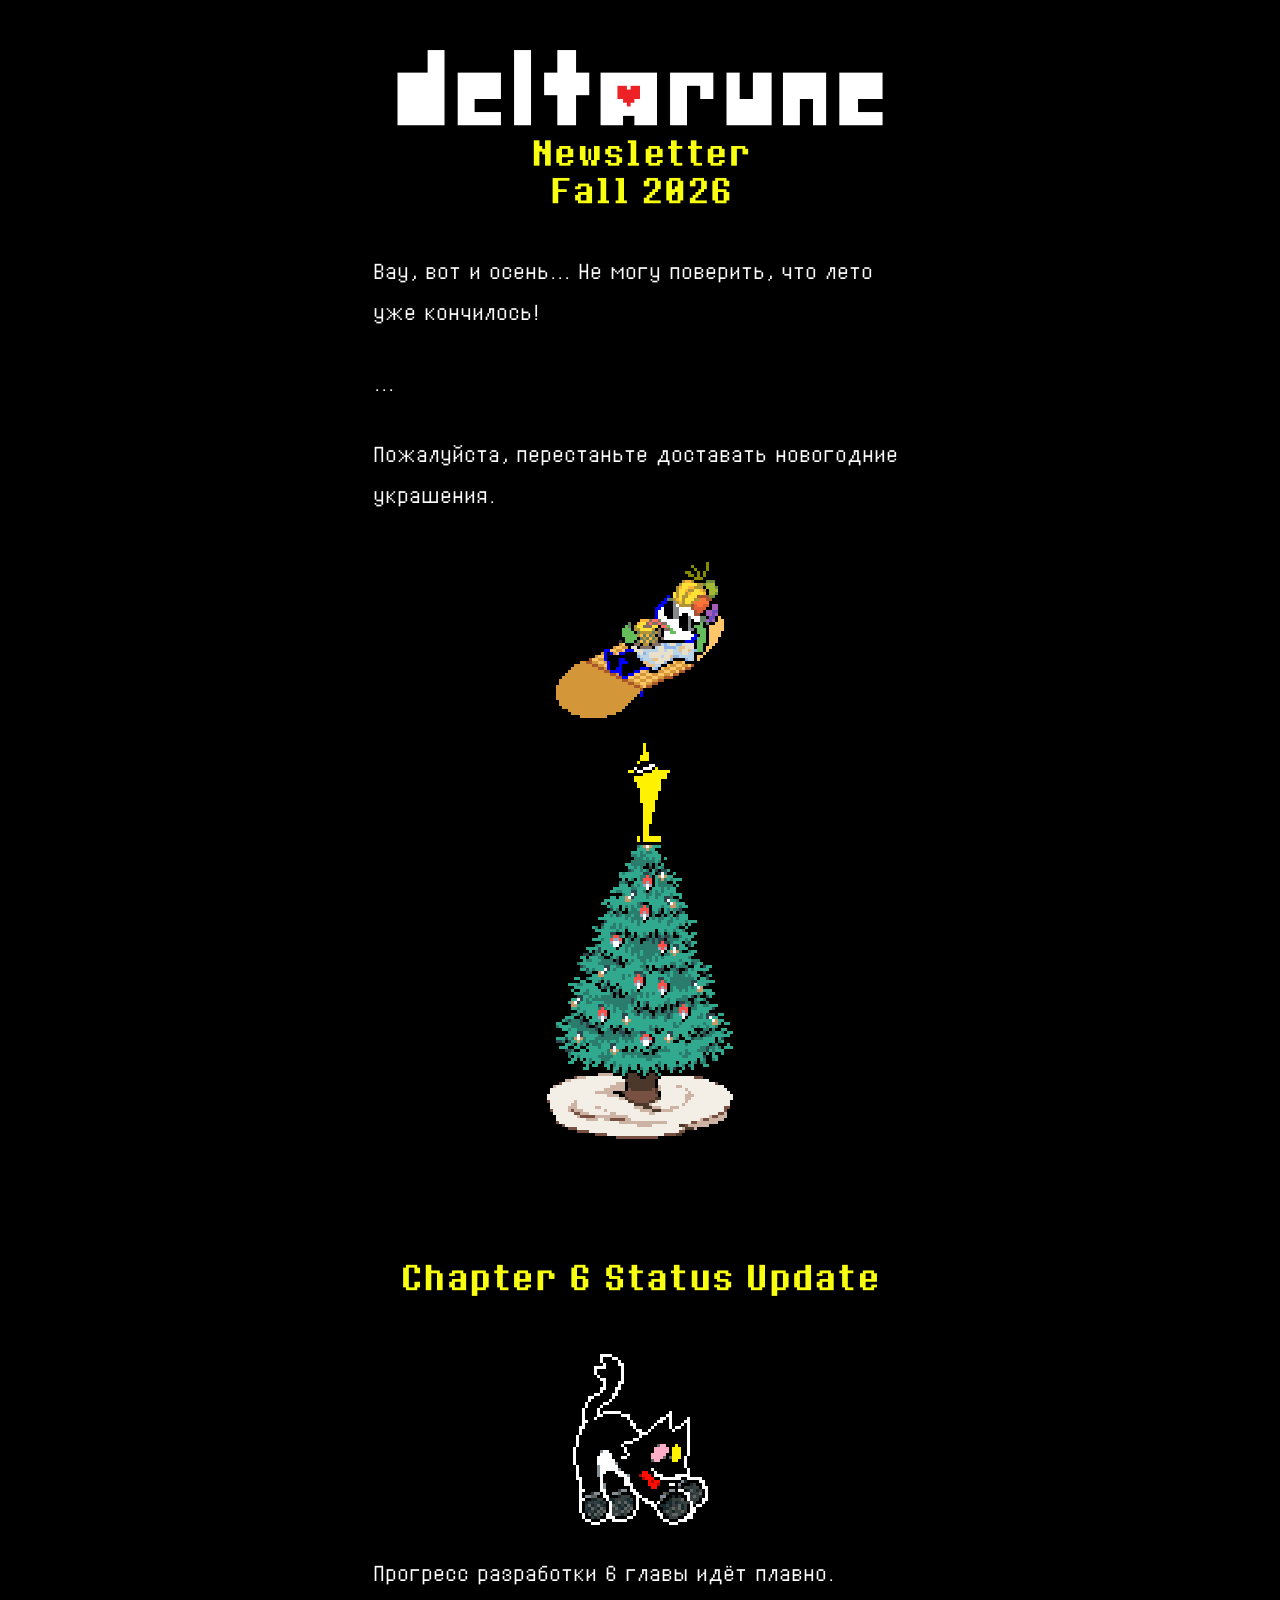
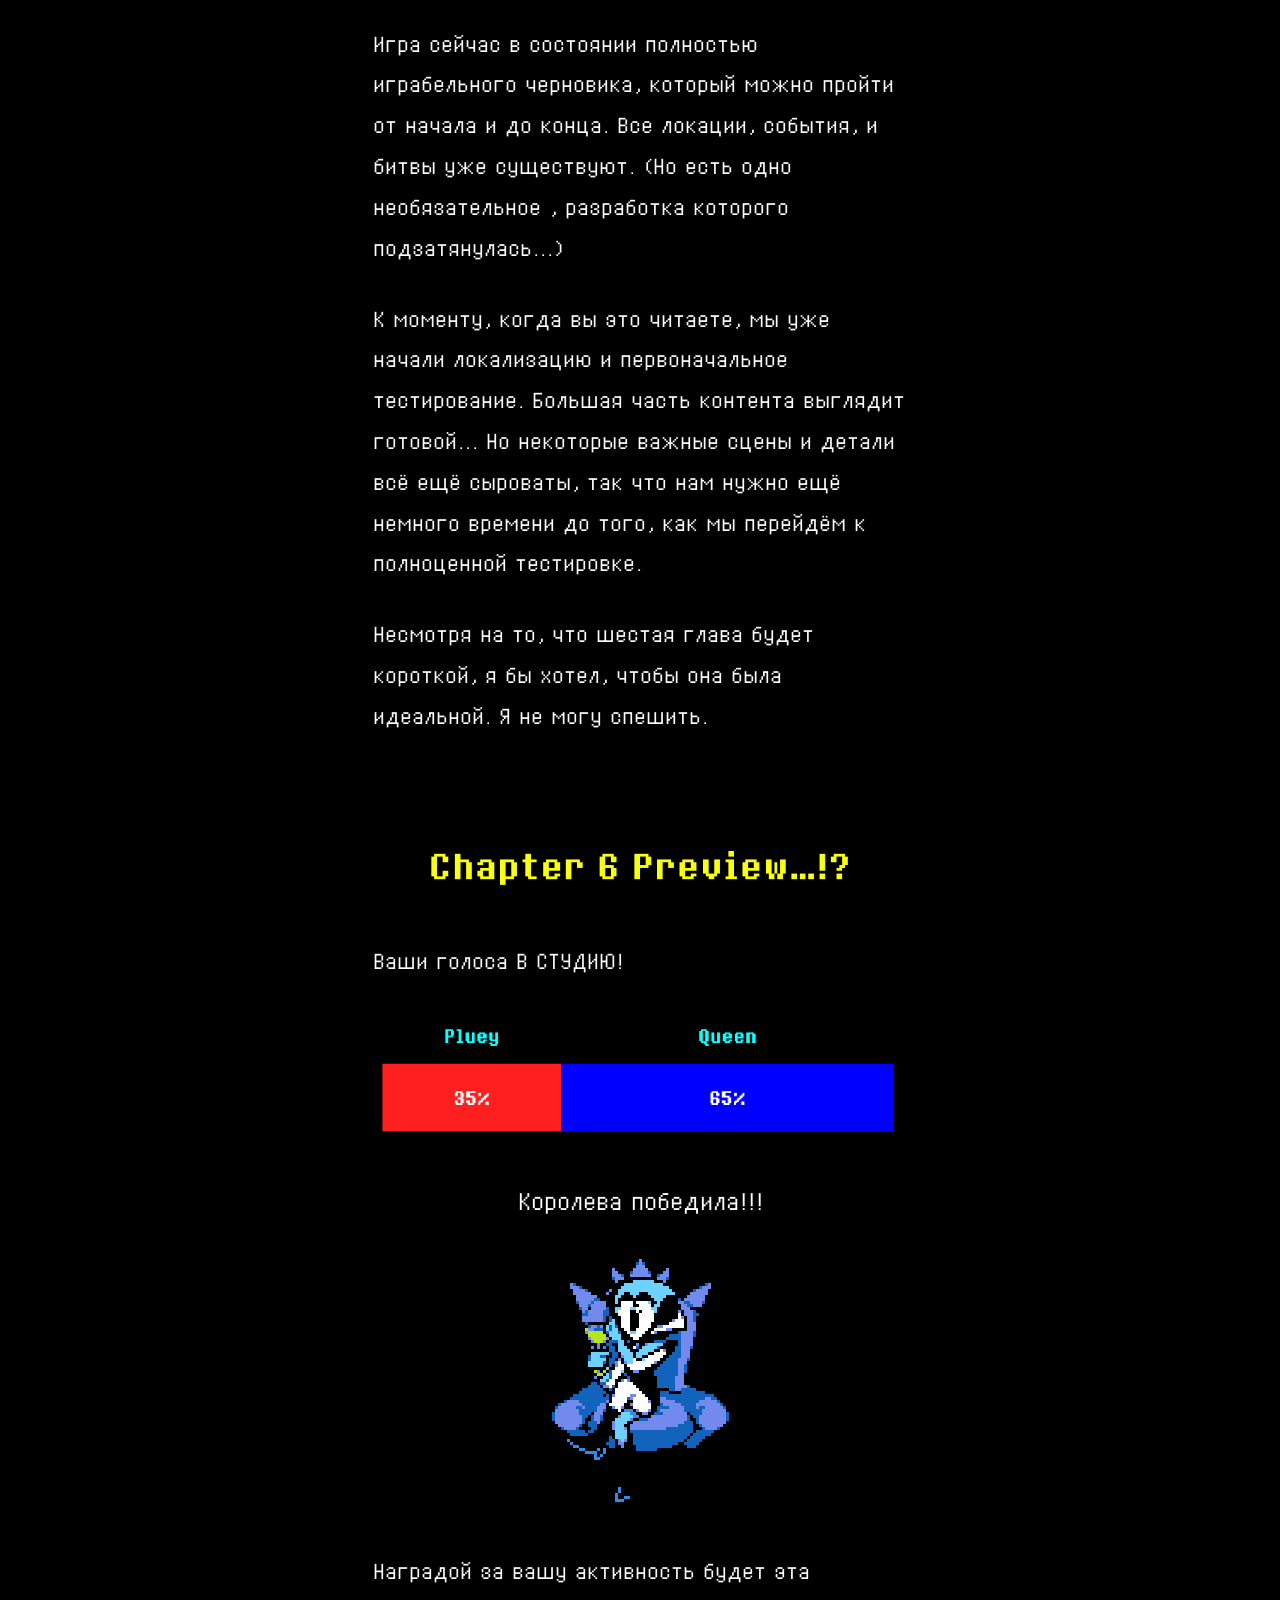
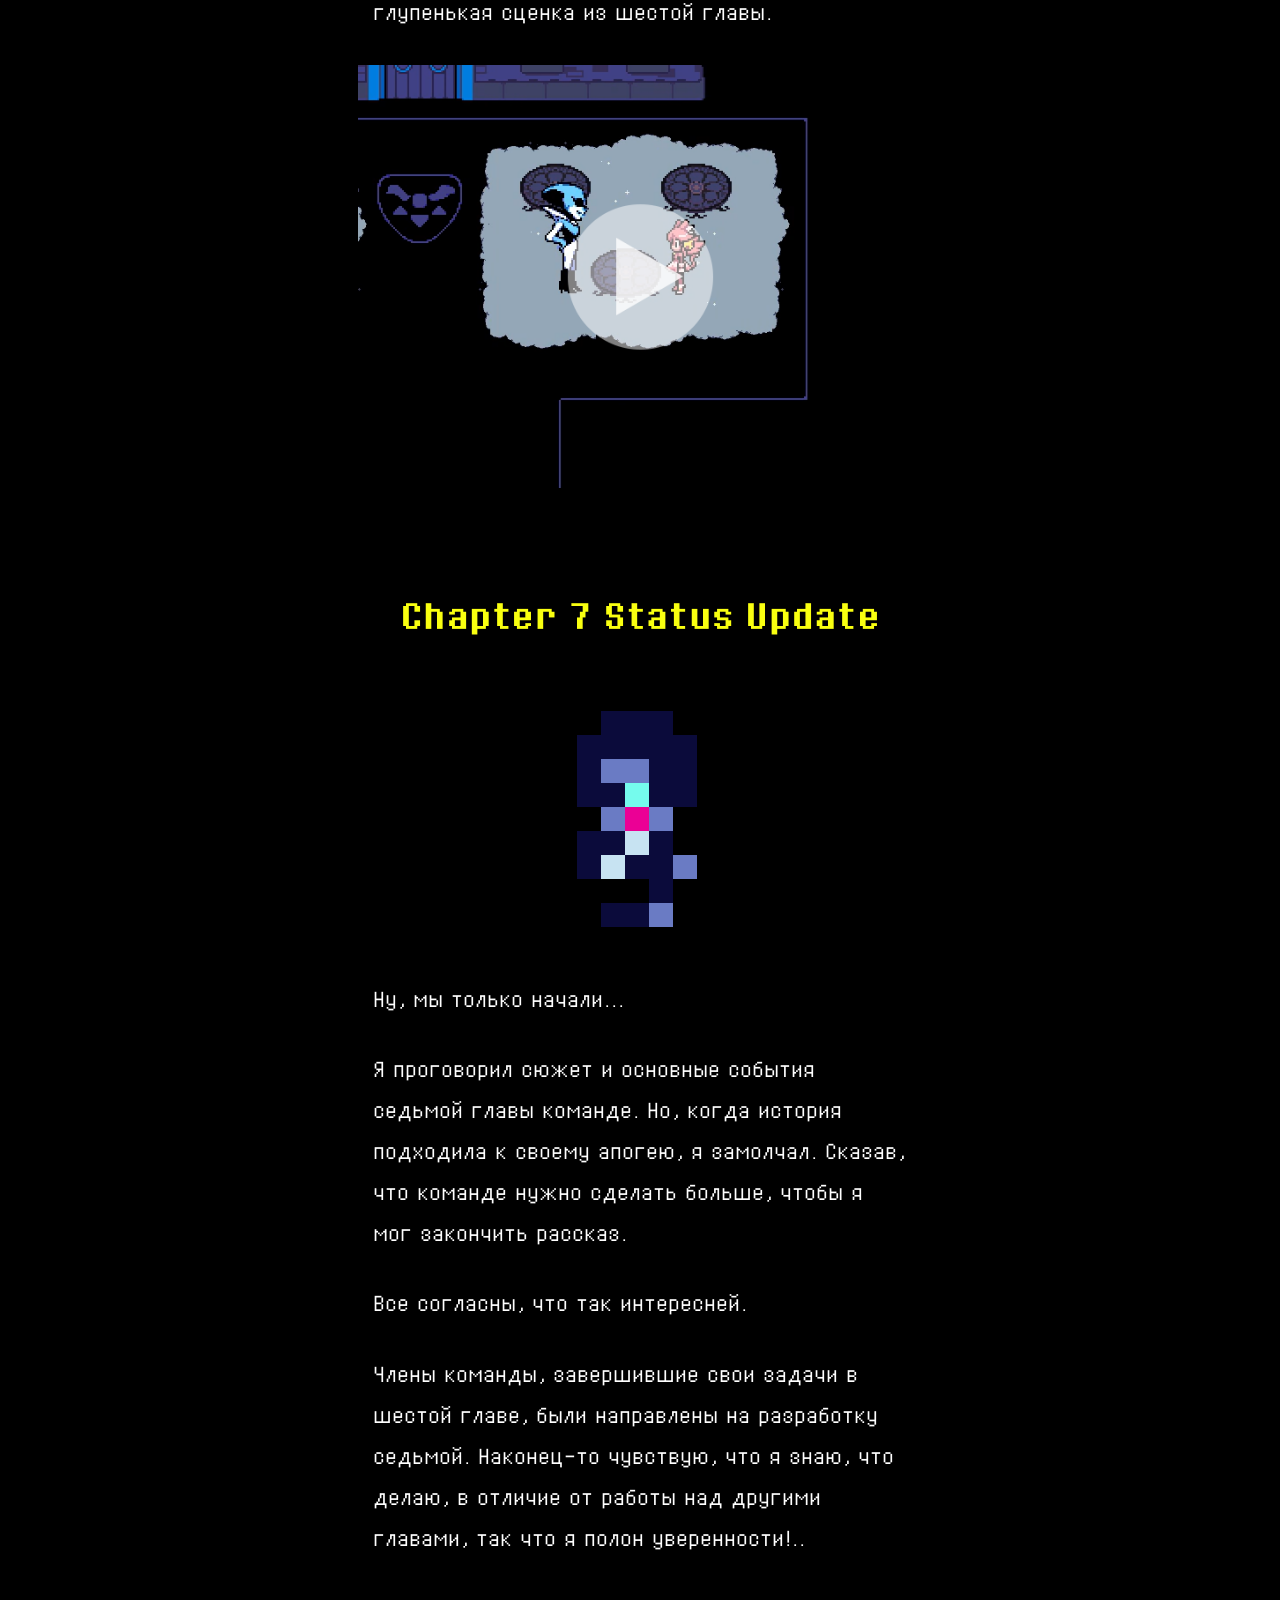
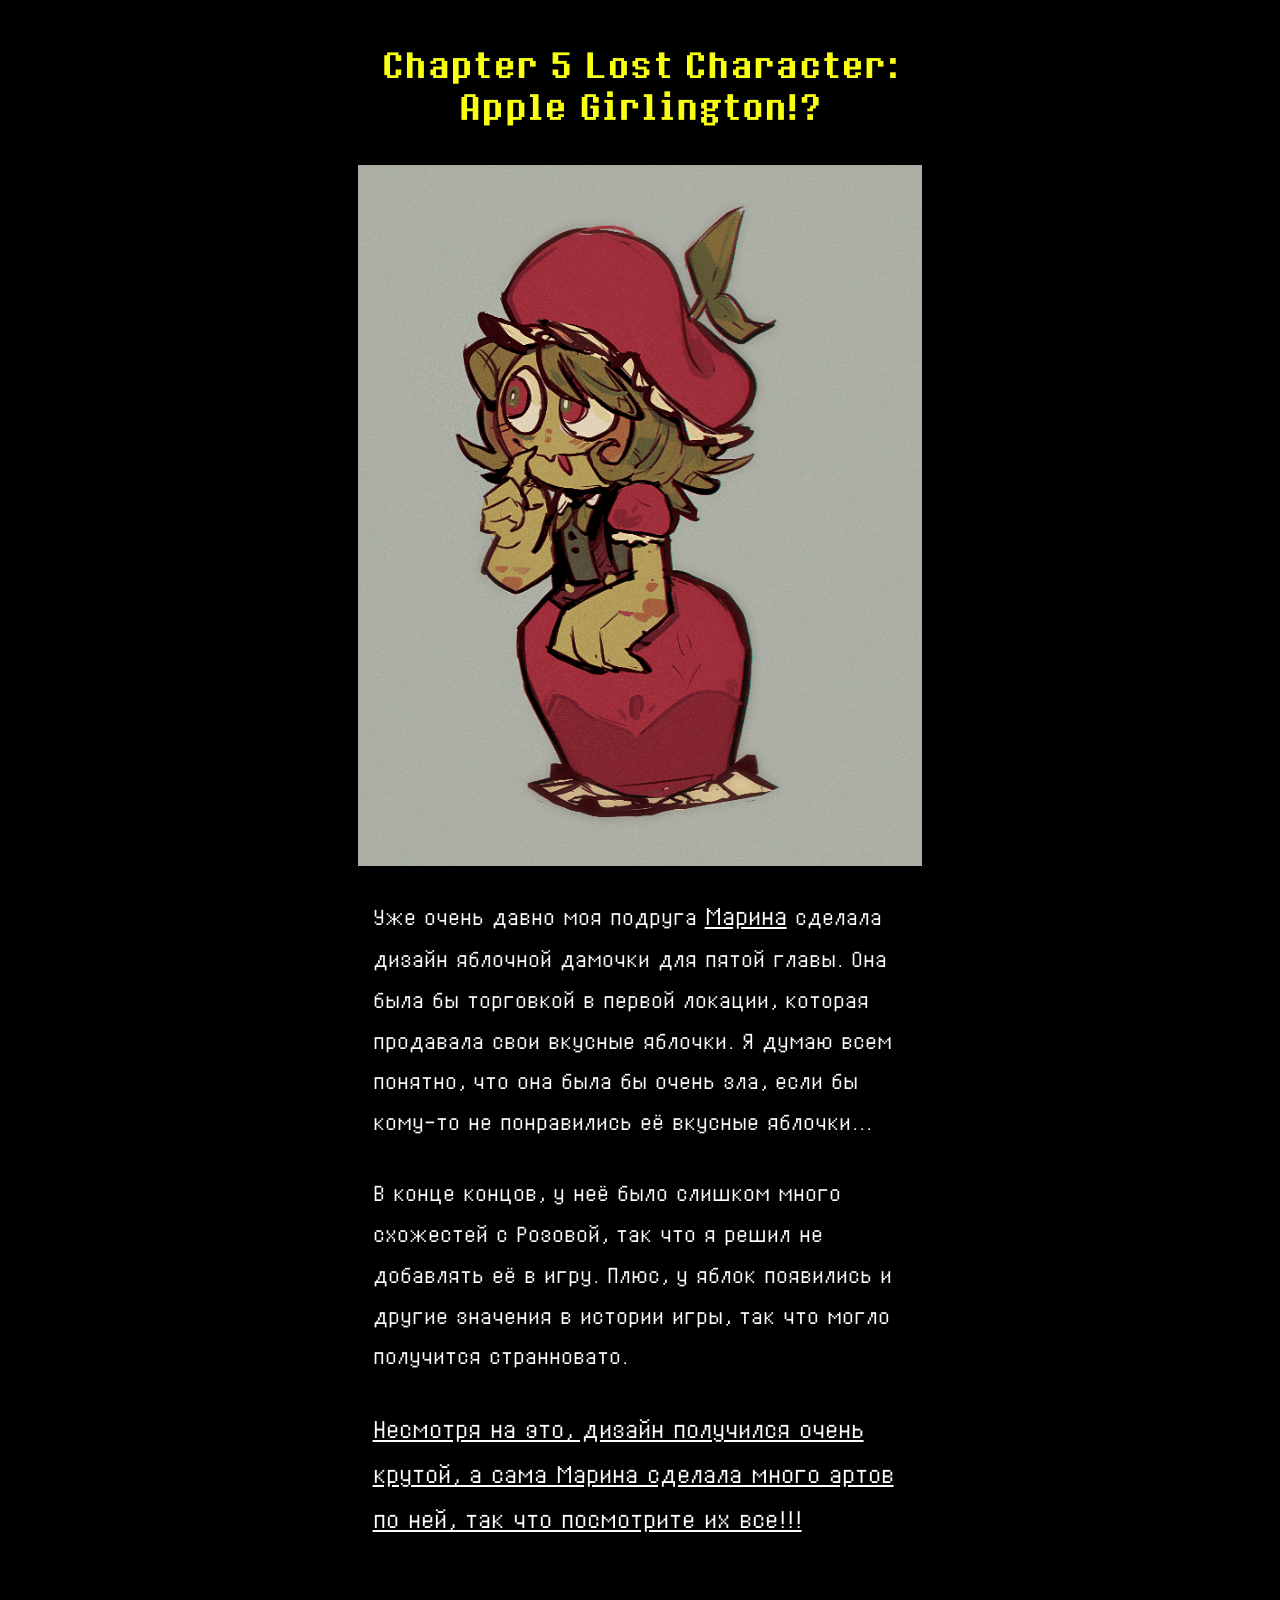
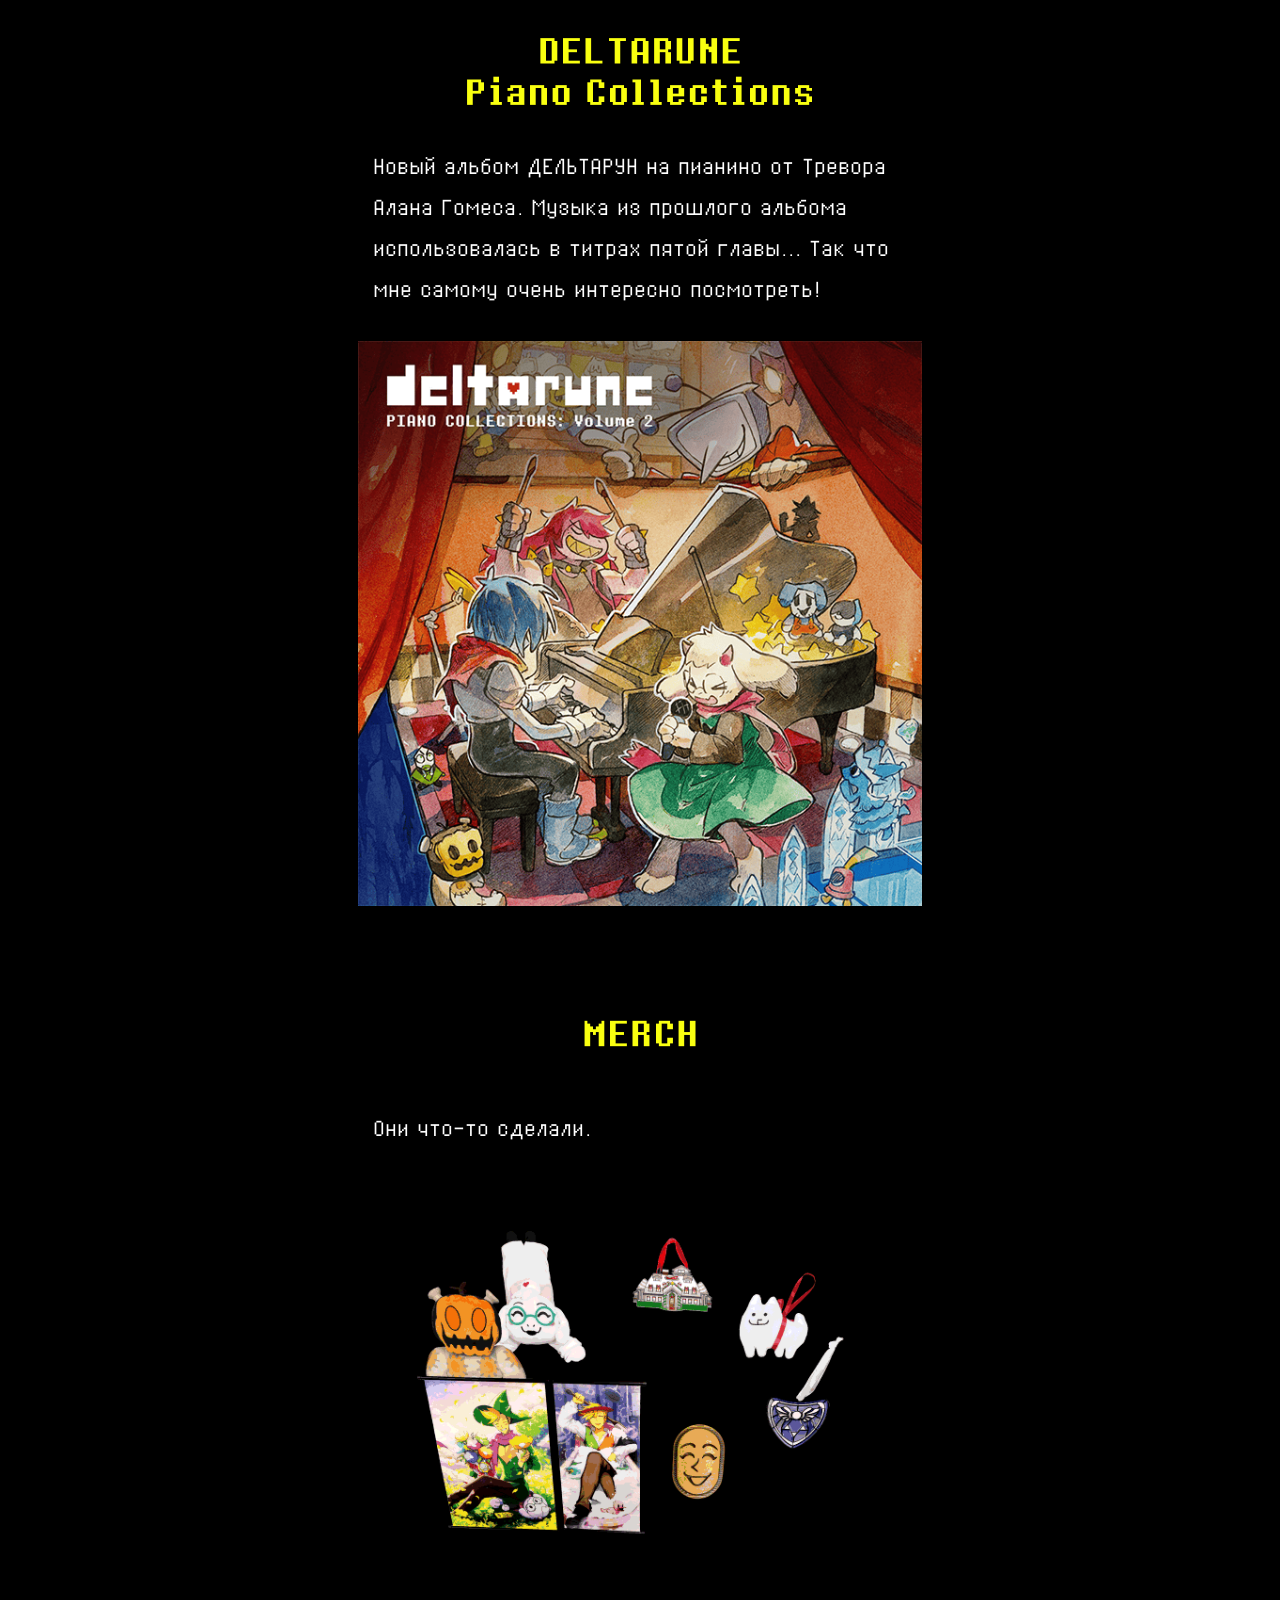
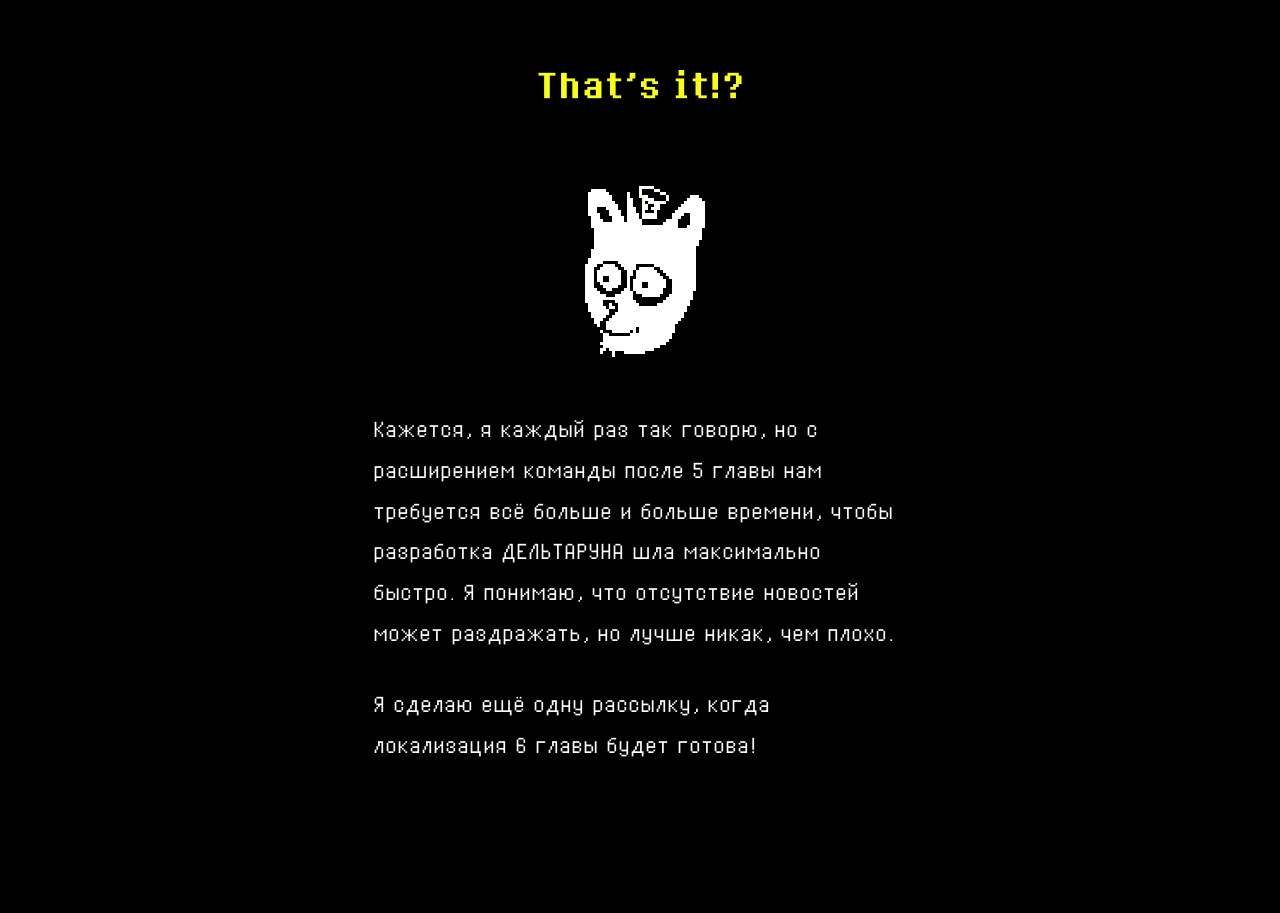
==== index.html @ d16b444e "Перевод текста" ====
<!doctype html>
<html lang="en">

<head>

  <meta charset="utf-8" />
  <meta name="viewport" content="width=device-width, initial-scale=1.0" />
  <meta name="theme-color" content="#000000">

  <title>UNDERTALE / DELTARUNE NEWSLETTER: DELTARUNE Newsletter Fall 2026 - Toby Fox</title>

  <!-- Begin Bridgetown SEO tag v6.0.0 -->
  <meta property="og:title" content="DELTARUNE Newsletter Fall 2026" />
  <meta property="og:locale" content="en_US" />
  <meta name="description" content="Wow, Fall's here… I can't believe Summer is finally over!" />
  <meta property="og:description" content="Wow, Fall's here… I can't believe Summer is finally over!" />
  <link rel="canonical" href="https://toby.fangamer.com" />
  <meta property="og:url" content="https://toby.fangamer.com" />
  <meta property="og:site_name" content="Toby Fox" />
  <meta property="og:image" content="https://toby.fangamer.com/assets/images/social-mail.png" />
  <meta property="og:type" content="article" />
  <meta property="article:published_time" content="2026-11-20T01:00:15+00:00" />
  <meta name="twitter:card" content="summary" />
  <meta property="twitter:image" content="https://toby.fangamer.com/assets/images/social-mail.png" />
  <meta property="twitter:title" content="DELTARUNE Newsletter Fall 2026" />
  <meta name="twitter:site" content="@tobyfox" />
  <!-- End Bridgetown SEO tag -->


  <meta name="description" content="The music and works of Toby Fox." />

  <link rel="stylesheet" href="index_files/index.ZAYC2TZ6_R-sQ.css" />
  <script src="index_files/index.C6HXAFNJ_R-sQ.js" defer></script>



  <style>
    .blurb,
    .image-full {
      display: block;
      margin-bottom: 30px;
      margin-left: auto;
      margin-right: auto;
    }

    .blurb td {
      display: block;
      width: 100%;
    }

    .blurb a:not(.link-button) {
      text-decoration: underline;
    }

    .link-button {
      border: 2px solid yellow;
      padding: 10px;
      font-size: 18px;
      margin-left: auto;
      margin-right: auto;
      color: yellow;
    }

    .section {
      margin-top: 60px;
    }

    .section-header {
      margin-top: 80px;
    }

    p.text-center img {
      display: inline;
    }

    p,
    ul li,
    ol li {
      color: #ffffff;
      line-height: 1.5;
      font-size: 16px;
      margin-top: 15px;
      margin-left: 0;
      margin-right: 0;
      margin-bottom: 0;
    }

    p:first-child {
      margin-top: 0;
    }

    .blurb p {
      margin-top: 0px;
      margin-bottom: 30px;
      padding-left: 15px;
      padding-right: 15px;
    }

    .blurb p:last-child {
      margin-bottom: 80px;
    }

    ul,
    ol {
      padding-left: 30px;
      margin-bottom: 30px;
    }

    ul {
      list-style: square;
    }

    ol {
      list-style: decimal;
    }

    .yellow {
      color: #F9FF10;
    }

    strong {
      font-family: '8bitOperatorPlus-Bold', monospace;
      font-weight: normal;
    }

    .big-text {
      font-size: 125%;
    }

    .rollover .image-rollover {
      display: none;
    }

    .rollover:hover .image-main {
      display: none;
    }

    .rollover:hover .image-rollover {
      display: inline-block;
    }
  </style>
</head>

<body class="newsletter  no-js" style="background-color: black">
  <main class="container py-8 px-4 mx-auto max-w-[600px] blurb font-8bit-regular">
    <img src="index_files/header-mY6ff5HB5RNlunvi_R-sQ.png" alt="DELTARUNE Newsletter Fall 2026"
      class="email-header image-full" width="640" />

<p>Вау, вот и осень... Не могу поверить, что лето уже кончилось! </p>

<p>...</p>

<p>Пожалуйста, перестаньте доставать новогодние украшения. </p>

<!--[if mso]><table role="presentation" width="600" align="center"><tr><td><![endif]-->
<table role="presentation" width="100%" cellpadding="0" cellspacing="0" border="0" style="width:100%; max-width:600px; table-layout:fixed;">
  <tr>
    <td width="50%" align="center" valign="bottom" style="padding:8px;">
      <img src="index_files/green_Lifting_Sunglasses-mY6ff5HB5RNlunvi_R-sQ.gif" alt="hawaiian green pippins lifting up sunglasses" width="174" style="display:block; width:100%; max-width:174px; height:auto; margin:0 auto;">
    </td>
    <td width="50%" align="center" valign="middle" style="padding:8px;">
      <img src="index_files/manyframestarwalker_tree-mY6ff5HB5RNlunvi_R-sQ.gif" alt="spinning starwalker on christmas tree" width="192" style="display:block; width:100%; max-width:192px; height:auto; margin:0 auto;">
    </td>
  </tr.>
</table>
<!--[if mso]></td></tr></table><![endif]-->


<img src="index_files/chapter6-status-mY6ff5HB5RNlunvi_R-sQ.png" alt="Chapter 6 Status Update" class="section-header image-full" width="640" />

<img src="index_files/pluey_place-mY6ff5HB5RNlunvi_R-sQ.gif" alt="pluey kneading" class="image-full" />

<p>Прогресс разработки 6 главы идëт плавно.</p>

<p>Игра сейчас в состоянии полностью играбельного черновика, который можно пройти от начала и до конца. Все локации, события, и битвы уже существуют. (Но есть одно необязательное , разработка которого подзатянулась...) </p>

<p>К моменту, когда вы это читаете, мы уже начали локализацию и первоначальное тестирование. Большая часть контента выглядит готовой... Но некоторые важные сцены и детали всё ещё сыроваты, так что нам нужно ещё немного времени до того, как мы перейдëм к полноценной тестировке.</p>

<p>Несмотря на то, что шестая глава будет короткой, я бы хотел, чтобы она была идеальной. Я не могу спешить.</p>


<img src="index_files/chapter6-preview-mY6ff5HB5RNlunvi_R-sQ.png" alt="Chapter 6 Preview…!?" class="section-header image-full" width="640" />

<p>Ваши голоса В СТУДИЮ!</p>

<img src="index_files/results-mY6ff5HB5RNlunvi_R-sQ.png" alt="35% Pluey, 65% Queen" class="image-full" />

<p class="text-center"><strong>Королева победила!!!</strong></p>

<img src="index_files/queen_chair-mY6ff5HB5RNlunvi_R-sQ.gif" alt="Queen in chair, laughing" class="image-full" />

<p>Наградой за вашу активность будет эта глупенькая сценка из шестой главы.</p>

<a href="https://email-files.fangamer.com/list_48/campaign_19/newsletter_pink_queen_en-mY6ff5HB5RNlunvi.mp4" target="_blank">
  <img src="index_files/queen-pink-thumb-mY6ff5HB5RNlunvi_R-sQ.png" alt="Queen Scene" class="image-full" />
</a>




<img src="index_files/chapter7-mY6ff5HB5RNlunvi_R-sQ.png" alt="Chapter 7 Status Update" class="section-header image-full" width="640" />

<img src="index_files/mosaic-mY6ff5HB5RNlunvi_R-sQ.gif" alt="Mosaic" class="image-full" />

<p>Ну, мы только начали...</p>

<p>Я проговорил сюжет и основные события седьмой главы команде. Но, когда история подходила к своему апогею, я замолчал. Сказав, что команде нужно сделать больше, чтобы я мог закончить рассказ. </p>

<p>Все согласны, что так интересней.</p>

<p>Члены команды, завершившие свои задачи в шестой главе, были направлены на разработку седьмой. Наконец-то чувствую, что я знаю, что делаю, в отличие от работы над другими главами, так что я полон уверенности!..</p>


<img src="index_files/girlington-mY6ff5HB5RNlunvi_002_R-sQ.png" alt="Chapter 5 Lost Character: Apple Girlington!?" class="section-header image-full" width="640" />

<img src="index_files/girlington-mY6ff5HB5RNlunvi_R-sQ.png" alt="Apple Girlington" class="image-full" />

<p>Уже очень давно моя подруга <a href="https://sylladexter.carrd.co/" target="_blank">Марина</a> сделала дизайн яблочной дамочки для пятой главы. Она была бы торговкой в первой локации, которая продавала свои вкусные яблочки. Я думаю всем понятно, что она была бы очень зла, если бы кому-то не понравились её вкусные яблочки...</p>

<p>В конце концов, у неё было слишком много схожестей с Розовой, так что я решил не добавлять её в игру. Плюс, у яблок появились и другие значения в истории игры, так что могло получится странновато.</p>

<p><a href="./girlington/index.html">Несмотря на это, дизайн получился очень крутой, а сама Марина сделала много артов по ней, так что посмотрите их все!!!</a></p>


<img src="index_files/piano-mY6ff5HB5RNlunvi_R-sQ.png" alt="DELTARUNE Piano Collections" class="section-header image-full" width="640" />

<p>Новый альбом ДЕЛЬТАРУН на пианино от Тревора Алана Гомеса. Музыка из прошлого альбома использовалась в титрах пятой главы... Так что мне самому очень интересно посмотреть!</p>

<a href="https://trevorgomes.bandcamp.com/album/deltarune-piano-collections-vol-2" target="_blank">
  <img src="index_files/dr-pc2-mY6ff5HB5RNlunvi_R-sQ.png" alt="Queen Scene" class="image-full" />
</a>


<img src="index_files/fgmerch-mY6ff5HB5RNlunvi_R-sQ.png" alt="MERCH" class="section-header image-full" width="640" />

<p>Они что-то сделали.</p>

<a href="https://www.fangamer.com/collections/deltarune" target="_blank">
  <img src="index_files/rotary4b-mY6ff5HB5RNlunvi_R-sQ.gif" alt="Merch" class="image-full" />
</a>


<img src="index_files/end-mY6ff5HB5RNlunvi_R-sQ.png" alt="That's it!?" class="section-header image-full" width="640" />

<img src="index_files/burgerpants-mY6ff5HB5RNlunvi_R-sQ.png" alt="Depressed Burgerpants" class="image-full" />

<p>Кажется, я каждый раз так говорю, но с расширением команды после 5 главы нам требуется всё больше и больше времени, чтобы разработка ДЕЛЬТАРУНА шла максимально быстро. Я понимаю, что отсутствие новостей может раздражать, но лучше никак, чем плохо.</p>

<p>Я сделаю ещё одну рассылку, когда локализация 6 главы будет готова!</p>

  </main>
  <!-- Cloudflare Pages Analytics -->
  <script defer src='https://static.cloudflareinsights.com/beacon.min.js'
    data-cf-beacon='{"token": "4b0253a4b92147969ae0419441df7105"}'></script><!-- Cloudflare Pages Analytics -->
</body>

</html>
---- index_files/index.ZAYC2TZ6_R-sQ.css ----
*,:after,:before{border:0 solid #e5e7eb;box-sizing:border-box}:after,:before{--tw-content:""}html{-webkit-text-size-adjust:100%;font-feature-settings:normal;font-family:ui-sans-serif,system-ui,-apple-system,Segoe UI,Roboto,Ubuntu,Cantarell,Noto Sans,sans-serif,BlinkMacSystemFont,Helvetica Neue,Arial,Apple Color Emoji,Segoe UI Emoji,Segoe UI Symbol,Noto Color Emoji;line-height:1.5;-moz-tab-size:4;-o-tab-size:4;tab-size:4}body{line-height:inherit}hr{border-top-width:1px;color:inherit;height:0}abbr:where([title]){text-decoration:underline;-webkit-text-decoration:underline dotted currentColor;text-decoration:underline dotted currentColor}h1,h2,h3,h4,h5,h6{font-size:inherit;font-weight:inherit}a{color:inherit;text-decoration:inherit}b,strong{font-weight:bolder}code,kbd,pre,samp{font-family:ui-monospace,SFMono-Regular,Menlo,Monaco,Consolas,Liberation Mono,Courier New,monospace;font-size:1em}small{font-size:80%}sub,sup{font-size:75%;line-height:0;position:relative;vertical-align:baseline}sub{bottom:-.25em}sup{top:-.5em}table{border-collapse:collapse;border-color:inherit;text-indent:0}button,input,optgroup,select,textarea{color:inherit;font-family:inherit;font-size:100%;font-weight:inherit;line-height:inherit;margin:0;padding:0}button,select{text-transform:none}[type=button],[type=reset],[type=submit],button{-webkit-appearance:button;background-color:transparent;background-image:none}:-moz-focusring{outline:auto}:-moz-ui-invalid{box-shadow:none}progress{vertical-align:baseline}::-webkit-inner-spin-button,::-webkit-outer-spin-button{height:auto}[type=search]{-webkit-appearance:textfield;outline-offset:-2px}::-webkit-search-decoration{-webkit-appearance:none}::-webkit-file-upload-button{-webkit-appearance:button;font:inherit}summary{display:list-item}blockquote,dd,dl,figure,h1,h2,h3,h4,h5,h6,hr,p,pre{margin:0}fieldset{margin:0}fieldset,legend{padding:0}menu,ol,ul{list-style:none;margin:0;padding:0}textarea{resize:vertical}input::-moz-placeholder,textarea::-moz-placeholder{color:#9ca3af;opacity:1}input::placeholder,textarea::placeholder{color:#9ca3af;opacity:1}[role=button],button{cursor:pointer}:disabled{cursor:default}audio,canvas,embed,iframe,img,object,svg,video{display:block;vertical-align:middle}img,video{height:auto;max-width:100%}[hidden]{display:none}*,:after,:before{--tw-border-spacing-x:0;--tw-border-spacing-y:0;--tw-translate-x:0;--tw-translate-y:0;--tw-rotate:0;--tw-skew-x:0;--tw-skew-y:0;--tw-scale-x:1;--tw-scale-y:1;--tw-pan-x: ;--tw-pan-y: ;--tw-pinch-zoom: ;--tw-scroll-snap-strictness:proximity;--tw-ordinal: ;--tw-slashed-zero: ;--tw-numeric-figure: ;--tw-numeric-spacing: ;--tw-numeric-fraction: ;--tw-ring-inset: ;--tw-ring-offset-width:0px;--tw-ring-offset-color:#fff;--tw-ring-color:rgba(59,130,246,.5);--tw-ring-offset-shadow:0 0 transparent;--tw-ring-shadow:0 0 transparent;--tw-shadow:0 0 transparent;--tw-shadow-colored:0 0 transparent;--tw-blur: ;--tw-brightness: ;--tw-contrast: ;--tw-grayscale: ;--tw-hue-rotate: ;--tw-invert: ;--tw-saturate: ;--tw-sepia: ;--tw-drop-shadow: ;--tw-backdrop-blur: ;--tw-backdrop-brightness: ;--tw-backdrop-contrast: ;--tw-backdrop-grayscale: ;--tw-backdrop-hue-rotate: ;--tw-backdrop-invert: ;--tw-backdrop-opacity: ;--tw-backdrop-saturate: ;--tw-backdrop-sepia: }::backdrop{--tw-border-spacing-x:0;--tw-border-spacing-y:0;--tw-translate-x:0;--tw-translate-y:0;--tw-rotate:0;--tw-skew-x:0;--tw-skew-y:0;--tw-scale-x:1;--tw-scale-y:1;--tw-pan-x: ;--tw-pan-y: ;--tw-pinch-zoom: ;--tw-scroll-snap-strictness:proximity;--tw-ordinal: ;--tw-slashed-zero: ;--tw-numeric-figure: ;--tw-numeric-spacing: ;--tw-numeric-fraction: ;--tw-ring-inset: ;--tw-ring-offset-width:0px;--tw-ring-offset-color:#fff;--tw-ring-color:rgba(59,130,246,.5);--tw-ring-offset-shadow:0 0 transparent;--tw-ring-shadow:0 0 transparent;--tw-shadow:0 0 transparent;--tw-shadow-colored:0 0 transparent;--tw-blur: ;--tw-brightness: ;--tw-contrast: ;--tw-grayscale: ;--tw-hue-rotate: ;--tw-invert: ;--tw-saturate: ;--tw-sepia: ;--tw-drop-shadow: ;--tw-backdrop-blur: ;--tw-backdrop-brightness: ;--tw-backdrop-contrast: ;--tw-backdrop-grayscale: ;--tw-backdrop-hue-rotate: ;--tw-backdrop-invert: ;--tw-backdrop-opacity: ;--tw-backdrop-saturate: ;--tw-backdrop-sepia: }.container{width:100%}@media (min-width:640px){.container{max-width:640px}}@media (min-width:768px){.container{max-width:768px}}@media (min-width:1024px){.container{max-width:1024px}}@media (min-width:1280px){.container{max-width:1280px}}@media (min-width:1536px){.container{max-width:1536px}}.sr-only{clip:rect(0,0,0,0);border-width:0;height:1px;margin:-1px;overflow:hidden;padding:0;position:absolute;white-space:nowrap;width:1px}.pointer-events-none{pointer-events:none}.static{position:static}.fixed{position:fixed}.absolute{position:absolute}.relative{position:relative}.sticky{position:sticky}.bottom-0{bottom:0}.bottom-12{bottom:3rem}.left-0{left:0}.right-0{right:0}.right-2{right:.5rem}.top-0{top:0}.z-0{z-index:0}.z-10{z-index:10}.z-20{z-index:20}.z-30{z-index:30}.order-first{order:-9999}.col-span-2{grid-column:span 2/span 2}.col-span-4{grid-column:span 4/span 4}.col-span-5{grid-column:span 5/span 5}.col-span-6{grid-column:span 6/span 6}.mx-auto{margin-left:auto;margin-right:auto}.my-10{margin-bottom:2.5rem;margin-top:2.5rem}.my-12{margin-bottom:3rem;margin-top:3rem}.my-16{margin-bottom:4rem;margin-top:4rem}.my-2{margin-bottom:.5rem;margin-top:.5rem}.my-20{margin-bottom:5rem;margin-top:5rem}.my-4{margin-bottom:1rem;margin-top:1rem}.my-6{margin-bottom:1.5rem;margin-top:1.5rem}.my-8{margin-bottom:2rem;margin-top:2rem}.-mb-2{margin-bottom:-.5rem}.-ml-8{margin-left:-2rem}.-mr-8{margin-right:-2rem}.-mt-10{margin-top:-2.5rem}.-mt-4{margin-top:-1rem}.-mt-6{margin-top:-1.5rem}.mb-1{margin-bottom:.25rem}.mb-10{margin-bottom:2.5rem}.mb-12{margin-bottom:3rem}.mb-16{margin-bottom:4rem}.mb-2{margin-bottom:.5rem}.mb-20{margin-bottom:5rem}.mb-24{margin-bottom:6rem}.mb-3{margin-bottom:.75rem}.mb-32{margin-bottom:8rem}.mb-4{margin-bottom:1rem}.mb-6{margin-bottom:1.5rem}.mb-64{margin-bottom:16rem}.mb-8{margin-bottom:2rem}.ml-16{margin-left:4rem}.mr-0{margin-right:0}.mr-12{margin-right:3rem}.mr-24{margin-right:6rem}.mr-48{margin-right:12rem}.mt-1{margin-top:.25rem}.mt-12{margin-top:3rem}.mt-16{margin-top:4rem}.mt-2{margin-top:.5rem}.mt-20{margin-top:5rem}.mt-24{margin-top:6rem}.mt-3{margin-top:.75rem}.mt-32{margin-top:8rem}.mt-4{margin-top:1rem}.mt-48{margin-top:12rem}.mt-6{margin-top:1.5rem}.mt-8{margin-top:2rem}.mt-\[-1px\]{margin-top:-1px}.block{display:block}.inline-block{display:inline-block}.inline{display:inline}.flex{display:flex}.table{display:table}.grid{display:grid}.\!hidden{display:none!important}.hidden{display:none}.aspect-\[4\/3\]{aspect-ratio:4/3}.aspect-square{aspect-ratio:1/1}.aspect-video{aspect-ratio:16/9}.h-1{height:.25rem}.h-10{height:2.5rem}.h-12{height:3rem}.h-24{height:6rem}.h-32{height:8rem}.h-48{height:12rem}.h-56{height:14rem}.h-80{height:20rem}.h-\[100vh\]{height:100vh}.h-\[300vh\]{height:300vh}.h-fit{height:-moz-fit-content;height:fit-content}.max-h-96{max-height:24rem}.max-h-full{max-height:100%}.min-h-\[300px\]{min-height:300px}.min-h-screen{min-height:100vh}.w-1{width:.25rem}.w-12{width:3rem}.w-16{width:4rem}.w-20{width:5rem}.w-24{width:6rem}.w-32{width:8rem}.w-36{width:9rem}.w-52{width:13rem}.w-80{width:20rem}.w-96{width:24rem}.w-\[36rem\]{width:36rem}.w-\[40rem\]{width:40rem}.w-fit{width:-moz-fit-content;width:fit-content}.w-full{width:100%}.min-w-fit{min-width:-moz-fit-content;min-width:fit-content}.min-w-full{min-width:100%}.max-w-2xl{max-width:42rem}.max-w-4xl{max-width:56rem}.max-w-\[600px\]{max-width:600px}.max-w-full{max-width:100%}.max-w-md{max-width:28rem}.max-w-prose{max-width:65ch}.max-w-screen-lg{max-width:1024px}.max-w-screen-md{max-width:768px}.max-w-sm{max-width:24rem}.max-w-xl{max-width:36rem}.flex-1{flex:1 1}.flex-shrink-0{flex-shrink:0}.shrink{flex-shrink:1}.grow{flex-grow:1}.transform{transform:translate(var(--tw-translate-x),var(--tw-translate-y)) rotate(var(--tw-rotate)) skew(var(--tw-skew-x)) skewY(var(--tw-skew-y)) scaleX(var(--tw-scale-x)) scaleY(var(--tw-scale-y))}@keyframes fade{0%{opacity:0}to{opacity:1}}.animate-fade-slow{animation:fade 3s ease-out}.animate-note{animation:note .75s cubic-bezier(1,0,1,1.27) forwards}.cursor-pointer{cursor:pointer}.cursor-zoom-in{cursor:zoom-in}.resize{resize:both}.list-inside{list-style-position:inside}.list-disc{list-style-type:disc}.grid-cols-2{grid-template-columns:repeat(2,minmax(0,1fr))}.grid-cols-3{grid-template-columns:repeat(3,minmax(0,1fr))}.grid-cols-4{grid-template-columns:repeat(4,minmax(0,1fr))}.flex-row{flex-direction:row}.flex-col{flex-direction:column}.items-start{align-items:flex-start}.items-end{align-items:flex-end}.items-center{align-items:center}.items-stretch{align-items:stretch}.justify-start{justify-content:flex-start}.justify-end{justify-content:flex-end}.justify-center{justify-content:center}.justify-between{justify-content:space-between}.justify-around{justify-content:space-around}.gap-1{gap:.25rem}.gap-2{gap:.5rem}.gap-3{gap:.75rem}.gap-4{gap:1rem}.gap-6{gap:1.5rem}.gap-x-2{-moz-column-gap:.5rem;column-gap:.5rem}.gap-x-4{-moz-column-gap:1rem;column-gap:1rem}.gap-x-8{-moz-column-gap:2rem;column-gap:2rem}.gap-y-16{row-gap:4rem}.gap-y-2{row-gap:.5rem}.gap-y-4{row-gap:1rem}.gap-y-6{row-gap:1.5rem}.gap-y-8{row-gap:2rem}.self-end{align-self:flex-end}.self-center{align-self:center}.overflow-hidden{overflow:hidden}.break-words{word-wrap:break-word}.rounded-2xl{border-radius:1rem}.rounded-full{border-radius:9999px}.rounded-md{border-radius:.375rem}.rounded-xl{border-radius:.75rem}.border{border-width:1px}.border-4{border-width:4px}.border-\[1px\]{border-width:1px}.border-\[5px\]{border-width:5px}.border-y{border-bottom-width:1px;border-top-width:1px}.border-t{border-top-width:1px}.\!border-blue-600{--tw-border-opacity:1!important;border-color:rgba(37,99,235,var(--tw-border-opacity))!important}.border-\[\#2D4052\]{--tw-border-opacity:1;border-color:rgba(45,64,82,var(--tw-border-opacity))}.border-black\/20{border-color:#0003}.border-gray-700{--tw-border-opacity:1;border-color:rgba(55,65,81,var(--tw-border-opacity))}.border-white{--tw-border-opacity:1;border-color:rgba(255,255,255,var(--tw-border-opacity))}.border-t-gray-800{--tw-border-opacity:1;border-top-color:rgba(31,41,55,var(--tw-border-opacity))}.bg-\[\#0094f8\]{--tw-bg-opacity:1;background-color:rgba(0,148,248,var(--tw-bg-opacity))}.bg-\[\#0370EC\]{--tw-bg-opacity:1;background-color:rgba(3,112,236,var(--tw-bg-opacity))}.bg-black{--tw-bg-opacity:1;background-color:rgba(0,0,0,var(--tw-bg-opacity))}.bg-black\/10{background-color:#0000001a}.bg-cyan-600{--tw-bg-opacity:1;background-color:rgba(8,145,178,var(--tw-bg-opacity))}.bg-gray-500{--tw-bg-opacity:1;background-color:rgba(107,114,128,var(--tw-bg-opacity))}.bg-green-600{--tw-bg-opacity:1;background-color:rgba(22,163,74,var(--tw-bg-opacity))}.bg-purple-600{--tw-bg-opacity:1;background-color:rgba(147,51,234,var(--tw-bg-opacity))}.bg-white{--tw-bg-opacity:1;background-color:rgba(255,255,255,var(--tw-bg-opacity))}.bg-\[url\(\'\/assets\/girl\/images\/clouds-left\.png\'\)\]{background-image:url(/assets/girl/images/clouds-left.png)}.bg-\[url\(\'\/assets\/girl\/images\/clouds-right\.png\'\)\]{background-image:url(/assets/girl/images/clouds-right.png)}.bg-\[url\(\'\/assets\/girl\/images\/mtl-1\.png\'\)\]{background-image:url(/assets/girl/images/mtl-1.png)}.bg-\[url\(\'\/assets\/girl\/images\/mtr-1\.png\'\)\]{background-image:url(/assets/girl/images/mtr-1.png)}.bg-\[url\(\'\/assets\/show\/images\/credits-border-mobile\.png\'\)\]{background-image:url(/assets/show/images/credits-border-mobile.png)}.bg-gradient-to-b{background-image:linear-gradient(to bottom,var(--tw-gradient-stops))}.from-\[\#1DC560\]{--tw-gradient-from:#1dc560;--tw-gradient-to:rgba(29,197,96,0);--tw-gradient-stops:var(--tw-gradient-from),var(--tw-gradient-to)}.from-\[\#1EC560\]{--tw-gradient-from:#1ec560;--tw-gradient-to:rgba(30,197,96,0);--tw-gradient-stops:var(--tw-gradient-from),var(--tw-gradient-to)}.from-\[\#303131\]{--tw-gradient-from:#303131;--tw-gradient-to:rgba(48,49,49,0);--tw-gradient-stops:var(--tw-gradient-from),var(--tw-gradient-to)}.from-\[\#312F32\]{--tw-gradient-from:#312f32;--tw-gradient-to:rgba(49,47,50,0);--tw-gradient-stops:var(--tw-gradient-from),var(--tw-gradient-to)}.from-\[\#4716A2\]{--tw-gradient-from:#4716a2;--tw-gradient-to:rgba(71,22,162,0);--tw-gradient-stops:var(--tw-gradient-from),var(--tw-gradient-to)}.from-\[\#DD2349\]{--tw-gradient-from:#dd2349;--tw-gradient-to:rgba(221,35,73,0);--tw-gradient-stops:var(--tw-gradient-from),var(--tw-gradient-to)}.from-\[\#DF22CC\]{--tw-gradient-from:#df22cc;--tw-gradient-to:rgba(223,34,204,0);--tw-gradient-stops:var(--tw-gradient-from),var(--tw-gradient-to)}.from-\[\#E22476\]{--tw-gradient-from:#e22476;--tw-gradient-to:rgba(226,36,118,0);--tw-gradient-stops:var(--tw-gradient-from),var(--tw-gradient-to)}.from-\[\#E32423\]{--tw-gradient-from:#e32423;--tw-gradient-to:rgba(227,36,35,0);--tw-gradient-stops:var(--tw-gradient-from),var(--tw-gradient-to)}.from-\[\#E3C023\]{--tw-gradient-from:#e3c023;--tw-gradient-to:rgba(227,192,35,0);--tw-gradient-stops:var(--tw-gradient-from),var(--tw-gradient-to)}.from-\[\#ECC647\]{--tw-gradient-from:#ecc647;--tw-gradient-to:rgba(236,198,71,0);--tw-gradient-stops:var(--tw-gradient-from),var(--tw-gradient-to)}.to-\[\#0D8C42\]{--tw-gradient-to:#0d8c42}.to-\[\#118B42\]{--tw-gradient-to:#118b42}.to-\[\#202020\]{--tw-gradient-to:#202020}.to-\[\#2F0C71\]{--tw-gradient-to:#2f0c71}.to-\[\#A11432\]{--tw-gradient-to:#a11432}.to-\[\#A11452\]{--tw-gradient-to:#a11452}.to-\[\#A21515\]{--tw-gradient-to:#a21515}.to-\[\#A28916\]{--tw-gradient-to:#a28916}.to-\[\#A41595\]{--tw-gradient-to:#a41595}.to-\[\#BB8917\]{--tw-gradient-to:#bb8917}.bg-\[length\:100\%_100\%\]{background-size:100% 100%}.bg-cover{background-size:cover}.bg-left{background-position:0}.bg-left-bottom{background-position:0 100%}.bg-right{background-position:100%}.bg-right-bottom{background-position:100% 100%}.bg-no-repeat{background-repeat:no-repeat}.bg-repeat-x{background-repeat:repeat-x}.object-contain{-o-object-fit:contain;object-fit:contain}.object-cover{-o-object-fit:cover;object-fit:cover}.p-2{padding:.5rem}.p-3{padding:.75rem}.p-4{padding:1rem}.p-8{padding:2rem}.px-1{padding-left:.25rem;padding-right:.25rem}.px-10{padding-left:2.5rem;padding-right:2.5rem}.px-16{padding-left:4rem;padding-right:4rem}.px-2{padding-left:.5rem;padding-right:.5rem}.px-4{padding-left:1rem;padding-right:1rem}.px-8{padding-left:2rem;padding-right:2rem}.py-1{padding-bottom:.25rem;padding-top:.25rem}.py-2{padding-bottom:.5rem;padding-top:.5rem}.py-20{padding-bottom:5rem;padding-top:5rem}.py-3{padding-bottom:.75rem;padding-top:.75rem}.py-32{padding-bottom:8rem;padding-top:8rem}.py-4{padding-bottom:1rem;padding-top:1rem}.py-6{padding-bottom:1.5rem;padding-top:1.5rem}.py-8{padding-bottom:2rem;padding-top:2rem}.pb-10{padding-bottom:2.5rem}.pb-24{padding-bottom:6rem}.pb-32{padding-bottom:8rem}.pb-36{padding-bottom:9rem}.pb-40{padding-bottom:10rem}.pb-6{padding-bottom:1.5rem}.pl-2{padding-left:.5rem}.pl-4{padding-left:1rem}.pr-1{padding-right:.25rem}.pt-1{padding-top:.25rem}.pt-20{padding-top:5rem}.pt-24{padding-top:6rem}.pt-8{padding-top:2rem}.text-left{text-align:left}.text-center{text-align:center}.text-right{text-align:right}.font-\[\'english\'\]{font-family:english}.font-\[\'english-small-caps\'\]{font-family:english-small-caps}.font-sans{font-family:ui-sans-serif,system-ui,-apple-system,Segoe UI,Roboto,Ubuntu,Cantarell,Noto Sans,sans-serif,BlinkMacSystemFont,Helvetica Neue,Arial,Apple Color Emoji,Segoe UI Emoji,Segoe UI Symbol,Noto Color Emoji}.text-2xl{font-size:1.5rem;line-height:2rem}.text-3xl{font-size:1.875rem;line-height:2.25rem}.text-4xl{font-size:2.25rem;line-height:2.5rem}.text-5xl{font-size:3rem;line-height:1}.text-6xl{font-size:3.75rem;line-height:1}.text-lg{font-size:1.125rem;line-height:1.75rem}.text-sm{font-size:.875rem;line-height:1.25rem}.text-xl{font-size:1.25rem;line-height:1.75rem}.text-xs{font-size:.75rem;line-height:1rem}.uppercase{text-transform:uppercase}.lowercase{text-transform:lowercase}.italic{font-style:italic}.leading-4{line-height:1rem}.leading-8{line-height:2rem}.tracking-wide{letter-spacing:.025em}.\!text-blue-600{--tw-text-opacity:1!important;color:rgba(37,99,235,var(--tw-text-opacity))!important}.\!text-white{--tw-text-opacity:1!important;color:rgba(255,255,255,var(--tw-text-opacity))!important}.text-\[\#860000\]{--tw-text-opacity:1;color:rgba(134,0,0,var(--tw-text-opacity))}.text-\[\#ECC647\]{--tw-text-opacity:1;color:rgba(236,198,71,var(--tw-text-opacity))}.text-black{--tw-text-opacity:1;color:rgba(0,0,0,var(--tw-text-opacity))}.text-blue-500{--tw-text-opacity:1;color:rgba(59,130,246,var(--tw-text-opacity))}.text-fuchsia-200{--tw-text-opacity:1;color:rgba(245,208,254,var(--tw-text-opacity))}.text-fuchsia-400{--tw-text-opacity:1;color:rgba(232,121,249,var(--tw-text-opacity))}.text-gray-200{--tw-text-opacity:1;color:rgba(229,231,235,var(--tw-text-opacity))}.text-gray-400{--tw-text-opacity:1;color:rgba(156,163,175,var(--tw-text-opacity))}.text-gray-500{--tw-text-opacity:1;color:rgba(107,114,128,var(--tw-text-opacity))}.text-purple-200{--tw-text-opacity:1;color:rgba(233,213,255,var(--tw-text-opacity))}.text-purple-400{--tw-text-opacity:1;color:rgba(192,132,252,var(--tw-text-opacity))}.text-red-200{--tw-text-opacity:1;color:rgba(254,202,202,var(--tw-text-opacity))}.text-red-400{--tw-text-opacity:1;color:rgba(248,113,113,var(--tw-text-opacity))}.text-red-500{--tw-text-opacity:1;color:rgba(239,68,68,var(--tw-text-opacity))}.text-teal-200{--tw-text-opacity:1;color:rgba(153,246,228,var(--tw-text-opacity))}.text-teal-400{--tw-text-opacity:1;color:rgba(45,212,191,var(--tw-text-opacity))}.text-teal-500{--tw-text-opacity:1;color:rgba(20,184,166,var(--tw-text-opacity))}.text-transparent{color:transparent}.text-violet-300{--tw-text-opacity:1;color:rgba(196,181,253,var(--tw-text-opacity))}.text-white{--tw-text-opacity:1;color:rgba(255,255,255,var(--tw-text-opacity))}.text-yellow-200{--tw-text-opacity:1;color:rgba(254,240,138,var(--tw-text-opacity))}.text-yellow-300{--tw-text-opacity:1;color:rgba(253,224,71,var(--tw-text-opacity))}.text-yellow-400{--tw-text-opacity:1;color:rgba(250,204,21,var(--tw-text-opacity))}.underline{text-decoration-line:underline}.opacity-0{opacity:0}.shadow{--tw-shadow:0 1px 3px 0 rgba(0,0,0,.1),0 1px 2px -1px rgba(0,0,0,.1);--tw-shadow-colored:0 1px 3px 0 var(--tw-shadow-color),0 1px 2px -1px var(--tw-shadow-color)}.shadow,.shadow-\[0_100vh_0_0_\#000000\]{box-shadow:0 0 transparent,0 0 transparent,var(--tw-shadow);box-shadow:var(--tw-ring-offset-shadow,0 0 transparent),var(--tw-ring-shadow,0 0 transparent),var(--tw-shadow)}.shadow-\[0_100vh_0_0_\#000000\]{--tw-shadow:0 100vh 0 0 #000;--tw-shadow-colored:0 100vh 0 0 var(--tw-shadow-color)}.shadow-\[4px_4px_0_0_rgba\(0\,0\,0\,0\.3\)\]{--tw-shadow:4px 4px 0 0 rgba(0,0,0,.3);--tw-shadow-colored:4px 4px 0 0 var(--tw-shadow-color)}.shadow-\[4px_4px_0_0_rgba\(0\,0\,0\,0\.3\)\],.shadow-\[4px_4px_10px_0_rgba\(0\,0\,0\,0\.4\)\]{box-shadow:0 0 transparent,0 0 transparent,var(--tw-shadow);box-shadow:var(--tw-ring-offset-shadow,0 0 transparent),var(--tw-ring-shadow,0 0 transparent),var(--tw-shadow)}.shadow-\[4px_4px_10px_0_rgba\(0\,0\,0\,0\.4\)\]{--tw-shadow:4px 4px 10px 0 rgba(0,0,0,.4);--tw-shadow-colored:4px 4px 10px 0 var(--tw-shadow-color)}.shadow-cyan-500\/50{--tw-shadow-color:rgba(6,182,212,.5);--tw-shadow:var(--tw-shadow-colored)}.shadow-green-500\/50{--tw-shadow-color:rgba(34,197,94,.5);--tw-shadow:var(--tw-shadow-colored)}.shadow-purple-500\/50{--tw-shadow-color:rgba(168,85,247,.5);--tw-shadow:var(--tw-shadow-colored)}.outline{outline-style:solid}.ring{--tw-ring-offset-shadow:var(--tw-ring-inset) 0 0 0 var(--tw-ring-offset-width) var(--tw-ring-offset-color);--tw-ring-shadow:var(--tw-ring-inset) 0 0 0 calc(3px + var(--tw-ring-offset-width)) var(--tw-ring-color);box-shadow:var(--tw-ring-offset-shadow),var(--tw-ring-shadow),0 0 transparent;box-shadow:var(--tw-ring-offset-shadow),var(--tw-ring-shadow),var(--tw-shadow,0 0 transparent)}.blur{--tw-blur:blur(8px)}.blur,.drop-shadow-\[4px_4px_10px_rgba\(0\,0\,0\,0\.4\)\]{filter:var(--tw-blur) var(--tw-brightness) var(--tw-contrast) var(--tw-grayscale) var(--tw-hue-rotate) var(--tw-invert) var(--tw-saturate) var(--tw-sepia) var(--tw-drop-shadow)}.drop-shadow-\[4px_4px_10px_rgba\(0\,0\,0\,0\.4\)\]{--tw-drop-shadow:drop-shadow(4px 4px 10px rgba(0,0,0,.4))}.transition{transition-duration:.15s;transition-property:color,background-color,border-color,text-decoration-color,fill,stroke,opacity,box-shadow,transform,filter,-webkit-backdrop-filter;transition-property:color,background-color,border-color,text-decoration-color,fill,stroke,opacity,box-shadow,transform,filter,backdrop-filter;transition-property:color,background-color,border-color,text-decoration-color,fill,stroke,opacity,box-shadow,transform,filter,backdrop-filter,-webkit-backdrop-filter;transition-timing-function:cubic-bezier(.4,0,.2,1)}.transition-opacity{transition-duration:.15s;transition-property:opacity;transition-timing-function:cubic-bezier(.4,0,.2,1)}.transition-transform{transition-duration:.15s;transition-property:transform;transition-timing-function:cubic-bezier(.4,0,.2,1)}.\!duration-500{transition-duration:.5s!important}.\!duration-\[2000ms\]{transition-duration:2s!important}.duration-100{transition-duration:.1s}@font-face{font-display:swap;font-family:"8bitOperatorPlus-Bold";font-style:normal;font-weight:400;src:url(../fonts/font.ttf) format("truetype")}@font-face{font-display:swap;font-family:"8bitOperatorPlus-Regular";font-style:normal;font-weight:400;src:url(../fonts/font.ttf) format("truetype")}@font-face{font-display:swap;font-family:JF-Dot-Shinonome-14-Regular;font-style:normal;font-weight:400;src:url(/assets/fonts/JF-Dot-Shinonome-14-Regular.eot?#iefix) format("embedded-opentype"),url(/assets/fonts/JF-Dot-Shinonome-14-Regular.woff) format("woff"),url(/assets/fonts/JF-Dot-Shinonome-14-Regular.ttf) format("truetype"),url(/assets/fonts/JF-Dot-Shinonome-14-Regular.svg#JF-Dot-Shinonome-14-Regular) format("svg")}@font-face{font-display:swap;font-family:DePixel Schmal;font-style:normal;font-weight:400;src:url(/assets/fonts/depixelschmal.woff2) format("woff2"),url(/assets/fonts/depixelschmal.woff) format("woff"),url(/assets/fonts/depixelschmal.ttf) format("truetype")}@font-face{font-display:swap;font-family:DePixel Halbfett;font-style:normal;font-weight:400;src:url(/assets/fonts/depixelhalbfett.woff2) format("woff2"),url(/assets/fonts/depixelhalbfett.woff) format("woff"),url(/assets/fonts/depixelhalbfett.ttf) format("truetype")}html{position:relative}body{background:#000;color:#fff;font-family:"8bitOperatorPlus-Bold",monospace;margin:0;padding:0}.lazyload,.lazyloaded,.lazyloading{transition:opacity .1s ease-in}.lazyload,.lazyloading{opacity:0}.lazyloaded{opacity:1}.yellow{color:#f9ff10}.font-8bit-bold{font-family:"8bitOperatorPlus-Bold",monospace}.font-8bit-regular{font-family:"8bitOperatorPlus-Regular",monospace}.font-8bit-regular strong{font-family:"8bitOperatorPlus-Bold",monospace;font-weight:400}.font-8bit-japanese{font-family:JF-Dot-Shinonome-14-Regular,monospace}.font-pixel{font-family:DePixel Schmal,monospace}.font-pixel-bold{font-family:DePixel Halbfett,monospace}.rtl{direction:rtl}.pixel{image-rendering:pixelated}.smallcaps{font-feature-settings:"smcp";font-variant:small-caps}.pixel-shadow{box-shadow:4px 4px #666}#center{align-items:center;display:flex;height:100%;justify-content:center;overflow:hidden;width:100%}.text-shadow{text-shadow:1px 3px 2px rgba(0,0,0,.4)}.price-ribbon{-webkit-clip-path:polygon(0 0,100% 0,100% 100%,50% calc(100% - 15px),0 100%,0 0);clip-path:polygon(0 0,100% 0,100% 100%,50% calc(100% - 15px),0 100%,0 0)}.textbubble{border:1px solid #fff;border-radius:25px;line-height:1.25rem;padding:1.25rem 1rem;position:relative}.textbubble.left:before{border-bottom:1px solid #fff;border-left:1px solid #fff;left:-9px}.textbubble.left:before,.textbubble.right:before{background:#000;bottom:1.5rem;content:"";height:15px;position:absolute;transform:rotate(45deg);width:15px}.textbubble.right:before{border-right:1px solid #fff;border-top:1px solid #fff;right:-9px}@keyframes note{0%{offset-distance:0;offset-rotate:0deg;opacity:1}to{offset-distance:100%;offset-rotate:0deg;opacity:0}}.audio-player.playing .audio-player__title{color:#f9ff10!important}.hover\:scale-110:hover{--tw-scale-x:1.1;--tw-scale-y:1.1;transform:translate(var(--tw-translate-x),var(--tw-translate-y)) rotate(var(--tw-rotate)) skew(var(--tw-skew-x)) skewY(var(--tw-skew-y)) scaleX(var(--tw-scale-x)) scaleY(var(--tw-scale-y))}.hover\:bg-cyan-500:hover{--tw-bg-opacity:1;background-color:rgba(6,182,212,var(--tw-bg-opacity))}.hover\:bg-green-500:hover{--tw-bg-opacity:1;background-color:rgba(34,197,94,var(--tw-bg-opacity))}.hover\:bg-purple-500:hover{--tw-bg-opacity:1;background-color:rgba(168,85,247,var(--tw-bg-opacity))}.hover\:text-yellow-200:hover{--tw-text-opacity:1;color:rgba(254,240,138,var(--tw-text-opacity))}.hover\:underline:hover{text-decoration-line:underline}.hover\:opacity-80:hover{opacity:.8}.hover\:opacity-90:hover{opacity:.9}.active\:scale-95:active{--tw-scale-x:.95;--tw-scale-y:.95;transform:translate(var(--tw-translate-x),var(--tw-translate-y)) rotate(var(--tw-rotate)) skew(var(--tw-skew-x)) skewY(var(--tw-skew-y)) scaleX(var(--tw-scale-x)) scaleY(var(--tw-scale-y))}.active\:bg-cyan-700:active{--tw-bg-opacity:1;background-color:rgba(14,116,144,var(--tw-bg-opacity))}.active\:bg-green-700:active{--tw-bg-opacity:1;background-color:rgba(21,128,61,var(--tw-bg-opacity))}.active\:bg-purple-700:active{--tw-bg-opacity:1;background-color:rgba(126,34,206,var(--tw-bg-opacity))}.group.playing .group-\[\.playing\]\:opacity-100,.group.playing.playing-alt .group-\[\.playing\.playing-alt\]\:opacity-100{opacity:1}@media (min-width:640px){.sm\:flex-row{flex-direction:row}}@media (min-width:768px){.md\:right-4{right:1rem}.md\:order-last{order:9999}.md\:my-20{margin-bottom:5rem;margin-top:5rem}.md\:-mb-10{margin-bottom:-2.5rem}.md\:-mt-8{margin-top:-2rem}.md\:mb-0{margin-bottom:0}.md\:mb-12{margin-bottom:3rem}.md\:mb-16{margin-bottom:4rem}.md\:mb-20{margin-bottom:5rem}.md\:mb-5{margin-bottom:1.25rem}.md\:mb-8{margin-bottom:2rem}.md\:mr-1{margin-right:.25rem}.md\:mr-4{margin-right:1rem}.md\:block{display:block}.md\:\!inline-block{display:inline-block!important}.md\:inline-block{display:inline-block}.md\:grid{display:grid}.md\:hidden{display:none}.md\:h-96{height:24rem}.md\:h-\[28rem\]{height:28rem}.md\:h-\[32rem\]{height:32rem}.md\:h-auto{height:auto}.md\:w-32{width:8rem}.md\:w-36{width:9rem}.md\:w-40{width:10rem}.md\:w-auto{width:auto}.md\:min-w-\[180px\]{min-width:180px}.md\:max-w-lg{max-width:32rem}.md\:grid-cols-10{grid-template-columns:repeat(10,minmax(0,1fr))}.md\:grid-cols-2{grid-template-columns:repeat(2,minmax(0,1fr))}.md\:flex-row{flex-direction:row}.md\:gap-8{gap:2rem}.md\:border-x{border-left-width:1px;border-right-width:1px}.md\:bg-\[url\(\'\/assets\/show\/images\/credits-border\.png\'\)\]{background-image:url(/assets/show/images/credits-border.png)}.md\:p-12{padding:3rem}.md\:p-4{padding:1rem}.md\:p-8{padding:2rem}.md\:px-0{padding-left:0;padding-right:0}.md\:px-12{padding-left:3rem;padding-right:3rem}.md\:px-16{padding-left:4rem;padding-right:4rem}.md\:px-3{padding-left:.75rem;padding-right:.75rem}.md\:px-8{padding-left:2rem;padding-right:2rem}.md\:py-24{padding-bottom:6rem;padding-top:6rem}.md\:py-4{padding-bottom:1rem;padding-top:1rem}.md\:pb-8{padding-bottom:2rem}.md\:pr-20{padding-right:5rem}.md\:pt-2{padding-top:.5rem}.md\:text-center{text-align:center}.md\:text-2xl{font-size:1.5rem;line-height:2rem}.md\:text-3xl{font-size:1.875rem;line-height:2.25rem}.md\:text-4xl{font-size:2.25rem;line-height:2.5rem}.md\:text-6xl{font-size:3.75rem;line-height:1}.md\:text-lg{font-size:1.125rem;line-height:1.75rem}.md\:text-xl{font-size:1.25rem;line-height:1.75rem}.md\:leading-5{line-height:1.25rem}}@media (min-width:1024px){.lg\:text-3xl{font-size:1.875rem;line-height:2.25rem}}:root{--f-spinner-width:36px;--f-spinner-height:36px;--f-spinner-color-1:rgba(0,0,0,.1);--f-spinner-color-2:rgba(17,24,28,.8);--f-spinner-stroke:2.75}.f-spinner{height:36px;height:var(--f-spinner-height);margin:auto;padding:0;width:36px;width:var(--f-spinner-width)}.f-spinner svg{animation:f-spinner-rotate 2s linear infinite;height:100%;vertical-align:top;width:100%}.f-spinner svg *{stroke-width:2.75;stroke-width:var(--f-spinner-stroke);fill:none}.f-spinner svg :first-child{stroke:#0000001a;stroke:var(--f-spinner-color-1)}.f-spinner svg :last-child{stroke:#11181ccc;stroke:var(--f-spinner-color-2);animation:f-spinner-dash 2s ease-in-out infinite}@keyframes f-spinner-rotate{to{transform:rotate(1turn)}}@keyframes f-spinner-dash{0%{stroke-dasharray:1,150;stroke-dashoffset:0}50%{stroke-dasharray:90,150;stroke-dashoffset:-35}to{stroke-dasharray:90,150;stroke-dashoffset:-124}}.f-throwOutUp{animation:f-throwOutUp .175s ease-out both;animation:var(--f-throw-out-duration,.175s) ease-out both f-throwOutUp}.f-throwOutDown{animation:f-throwOutDown .175s ease-out both;animation:var(--f-throw-out-duration,.175s) ease-out both f-throwOutDown}@keyframes f-throwOutUp{to{opacity:0;transform:translate3d(0,-150px,0);transform:translate3d(0,calc(var(--f-throw-out-distance, 150px)*-1),0)}}@keyframes f-throwOutDown{to{opacity:0;transform:translate3d(0,150px,0);transform:translate3d(0,var(--f-throw-out-distance,150px),0)}}.f-zoomInUp{animation:f-zoomInUp .2s ease .1s both;animation:var(--f-transition-duration,.2s) ease .1s both f-zoomInUp}.f-zoomOutDown{animation:f-zoomOutDown .2s ease both;animation:var(--f-transition-duration,.2s) ease both f-zoomOutDown}@keyframes f-zoomInUp{0%{opacity:0;transform:scale(.975) translate3d(0,16px,0)}to{opacity:1;transform:scale(1) translateZ(0)}}@keyframes f-zoomOutDown{to{opacity:0;transform:scale(.975) translate3d(0,16px,0)}}.f-fadeIn{animation:f-fadeIn .2s ease 0s both;animation:var(--f-transition-duration,.2s) var(--f-transition-easing,ease) var(--f-transition-delay,0s) both f-fadeIn;z-index:2}.f-fadeOut{animation:f-fadeOut .2s ease 0s both;animation:var(--f-transition-duration,.2s) var(--f-transition-easing,ease) var(--f-transition-delay,0s) both f-fadeOut;z-index:1}@keyframes f-fadeIn{0%{opacity:0}to{opacity:1}}@keyframes f-fadeOut{to{opacity:0}}.f-fadeFastIn{animation:f-fadeFastIn .2s ease-out both;animation:var(--f-transition-duration,.2s) ease-out both f-fadeFastIn;z-index:2}.f-fadeFastOut{animation:f-fadeFastOut .1s ease-out both;animation:var(--f-transition-duration,.1s) ease-out both f-fadeFastOut;z-index:2}@keyframes f-fadeFastIn{0%{opacity:.75}to{opacity:1}}@keyframes f-fadeFastOut{to{opacity:0}}.f-fadeSlowIn{animation:f-fadeSlowIn .5s ease both;animation:var(--f-transition-duration,.5s) ease both f-fadeSlowIn;z-index:2}.f-fadeSlowOut{animation:f-fadeSlowOut .5s ease both;animation:var(--f-transition-duration,.5s) ease both f-fadeSlowOut;z-index:1}@keyframes f-fadeSlowIn{0%{opacity:0}to{opacity:1}}@keyframes f-fadeSlowOut{to{opacity:0}}.f-crossfadeIn{animation:f-crossfadeIn .2s ease-out both;animation:var(--f-transition-duration,.2s) ease-out both f-crossfadeIn;z-index:2}.f-crossfadeOut{animation:f-crossfadeOut .1s linear .1s both;animation:calc(var(--f-transition-duration, .2s)*.5) linear .1s both f-crossfadeOut;z-index:1}@keyframes f-crossfadeIn{0%{opacity:0}to{opacity:1}}@keyframes f-crossfadeOut{to{opacity:0}}.f-slideIn.from-next{animation:f-slideInNext .85s cubic-bezier(.16,1,.3,1);animation:var(--f-transition-duration,.85s) cubic-bezier(.16,1,.3,1) f-slideInNext}.f-slideIn.from-prev{animation:f-slideInPrev .85s cubic-bezier(.16,1,.3,1);animation:var(--f-transition-duration,.85s) cubic-bezier(.16,1,.3,1) f-slideInPrev}.f-slideOut.to-next{animation:f-slideOutNext .85s cubic-bezier(.16,1,.3,1);animation:var(--f-transition-duration,.85s) cubic-bezier(.16,1,.3,1) f-slideOutNext}.f-slideOut.to-prev{animation:f-slideOutPrev .85s cubic-bezier(.16,1,.3,1);animation:var(--f-transition-duration,.85s) cubic-bezier(.16,1,.3,1) f-slideOutPrev}@keyframes f-slideInPrev{0%{transform:translate(100%)}to{transform:translateZ(0)}}@keyframes f-slideInNext{0%{transform:translate(-100%)}to{transform:translateZ(0)}}@keyframes f-slideOutNext{to{transform:translate(-100%)}}@keyframes f-slideOutPrev{to{transform:translate(100%)}}.f-classicIn.from-next{animation:f-classicInNext .85s cubic-bezier(.16,1,.3,1);animation:var(--f-transition-duration,.85s) cubic-bezier(.16,1,.3,1) f-classicInNext;z-index:2}.f-classicIn.from-prev{animation:f-classicInPrev .85s cubic-bezier(.16,1,.3,1);animation:var(--f-transition-duration,.85s) cubic-bezier(.16,1,.3,1) f-classicInPrev;z-index:2}.f-classicOut.to-next{animation:f-classicOutNext .85s cubic-bezier(.16,1,.3,1);animation:var(--f-transition-duration,.85s) cubic-bezier(.16,1,.3,1) f-classicOutNext;z-index:1}.f-classicOut.to-prev{animation:f-classicOutPrev .85s cubic-bezier(.16,1,.3,1);animation:var(--f-transition-duration,.85s) cubic-bezier(.16,1,.3,1) f-classicOutPrev;z-index:1}@keyframes f-classicInNext{0%{opacity:0;transform:translate(-75px)}to{opacity:1;transform:translateZ(0)}}@keyframes f-classicInPrev{0%{opacity:0;transform:translate(75px)}to{opacity:1;transform:translateZ(0)}}@keyframes f-classicOutNext{to{opacity:0;transform:translate(-75px)}}@keyframes f-classicOutPrev{to{opacity:0;transform:translate(75px)}}:root{--f-button-width:40px;--f-button-height:40px;--f-button-border:0;--f-button-border-radius:0;--f-button-color:#374151;--f-button-bg:#f8f8f8;--f-button-hover-bg:#e0e0e0;--f-button-active-bg:#d0d0d0;--f-button-shadow:none;--f-button-transition:all .15s ease;--f-button-transform:none;--f-button-svg-width:20px;--f-button-svg-height:20px;--f-button-svg-stroke-width:1.5;--f-button-svg-fill:none;--f-button-svg-filter:none;--f-button-svg-disabled-opacity:.65}.f-button{align-items:center;background:#f8f8f8;background:var(--f-button-bg);border:0;border:var(--f-button-border);border-radius:0;border-radius:var(--f-button-border-radius);box-shadow:none;box-shadow:var(--f-button-shadow);box-sizing:content-box;color:#374151;color:var(--f-button-color);cursor:pointer;display:flex;height:40px;height:var(--f-button-height);justify-content:center;margin:0;padding:0;pointer-events:all;position:relative;transition:all .15s ease;transition:var(--f-button-transition);width:40px;width:var(--f-button-width)}@media (hover:hover){.f-button:hover:not([disabled]){background-color:#e0e0e0;background-color:var(--f-button-hover-bg);color:var(--f-button-hover-color)}}.f-button:active:not([disabled]){background-color:#d0d0d0;background-color:var(--f-button-active-bg)}.f-button:focus:not(.focus-visible){outline:none}.f-button:focus:not(:focus-visible){outline:none}.f-button.focus-visible{box-shadow:inset 0 0 0 2px #374151;box-shadow:inset 0 0 0 var(--f-button-outline,2px) var(--f-button-outline-color,var(--f-button-color));outline:none}.f-button:focus-visible{box-shadow:inset 0 0 0 2px #374151;box-shadow:inset 0 0 0 var(--f-button-outline,2px) var(--f-button-outline-color,var(--f-button-color));outline:none}.f-button svg{fill:none;fill:var(--f-button-svg-fill);stroke:currentColor;stroke-width:1.5;stroke-width:var(--f-button-svg-stroke-width);stroke-linecap:round;stroke-linejoin:round;filter:none;filter:var(--f-button-svg-filter);height:20px;height:var(--f-button-svg-height);pointer-events:none;transform:none;transform:var(--f-button-transform);transition:opacity .15s ease;width:20px;width:var(--f-button-svg-width)}.f-button[disabled]{cursor:default}.f-button[disabled] svg{opacity:.65;opacity:var(--f-button-svg-disabled-opacity)}.f-carousel__nav .f-button.is-next,.f-carousel__nav .f-button.is-prev,.fancybox__nav .f-button.is-next,.fancybox__nav .f-button.is-prev{position:absolute;z-index:1}.is-horizontal .f-carousel__nav .f-button.is-next,.is-horizontal .f-carousel__nav .f-button.is-prev,.is-horizontal .fancybox__nav .f-button.is-next,.is-horizontal .fancybox__nav .f-button.is-prev{top:50%;transform:translateY(-50%)}.is-horizontal .f-carousel__nav .f-button.is-prev,.is-horizontal .fancybox__nav .f-button.is-prev{left:var(--f-button-prev-pos)}.is-horizontal .f-carousel__nav .f-button.is-next,.is-horizontal .fancybox__nav .f-button.is-next{right:var(--f-button-next-pos)}.is-horizontal.is-rtl .f-carousel__nav .f-button.is-prev,.is-horizontal.is-rtl .fancybox__nav .f-button.is-prev{left:auto;right:var(--f-button-next-pos)}.is-horizontal.is-rtl .f-carousel__nav .f-button.is-next,.is-horizontal.is-rtl .fancybox__nav .f-button.is-next{left:var(--f-button-prev-pos);right:auto}.is-vertical .f-carousel__nav .f-button.is-next,.is-vertical .f-carousel__nav .f-button.is-prev,.is-vertical .fancybox__nav .f-button.is-next,.is-vertical .fancybox__nav .f-button.is-prev{left:50%;top:auto;transform:translate(-50%)}.is-vertical .f-carousel__nav .f-button.is-prev,.is-vertical .fancybox__nav .f-button.is-prev{top:var(--f-button-next-pos)}.is-vertical .f-carousel__nav .f-button.is-next,.is-vertical .fancybox__nav .f-button.is-next{bottom:var(--f-button-next-pos)}.is-vertical .f-carousel__nav .f-button.is-next svg,.is-vertical .f-carousel__nav .f-button.is-prev svg,.is-vertical .fancybox__nav .f-button.is-next svg,.is-vertical .fancybox__nav .f-button.is-prev svg{transform:rotate(90deg)}.f-carousel__nav .f-button:disabled,.fancybox__nav .f-button:disabled{pointer-events:none}html.with-fancybox{overflow:visible;scroll-behavior:auto;width:auto}html.with-fancybox body{touch-action:none}html.with-fancybox body.hide-scrollbar{margin-right:0;margin-right:calc(var(--fancybox-body-margin, 0px) + var(--fancybox-scrollbar-compensate, 0px));overflow:hidden!important;overscroll-behavior-y:none;width:auto}.fancybox__container{--fancybox-color:#dbdbdb;--fancybox-hover-color:#fff;--fancybox-bg:rgba(24,24,27,.98);--fancybox-slide-gap:10px;--f-spinner-width:50px;--f-spinner-height:50px;--f-spinner-color-1:hsla(0,0%,100%,.1);--f-spinner-color-2:#bbb;--f-spinner-stroke:3.65;-webkit-tap-highlight-color:rgba(0,0,0,0);-webkit-text-size-adjust:100%;-moz-text-size-adjust:none;text-size-adjust:100%;box-sizing:border-box;color:#f8f8f8;direction:ltr;display:flex;flex-direction:column;inset:0;margin:0;outline:none;overflow:visible;overscroll-behavior-y:contain;padding:0;position:fixed;transform-origin:top left;z-index:1050;z-index:var(--fancybox-zIndex,1050)}.fancybox__container *,.fancybox__container :after,.fancybox__container :before{box-sizing:inherit}.fancybox__container::backdrop{background-color:transparent}.fancybox__backdrop{background:var(--fancybox-bg);inset:0;opacity:1;opacity:var(--fancybox-opacity,1);position:fixed;will-change:opacity;z-index:-1}.fancybox__carousel{box-sizing:border-box;flex:1 1;min-height:0;overflow-x:clip;overflow-y:visible;position:relative;z-index:10}.fancybox__viewport{height:100%;width:100%}.fancybox__viewport.is-draggable{cursor:move;cursor:grab}.fancybox__viewport.is-dragging{cursor:move;cursor:grabbing}.fancybox__track{display:flex;height:100%;margin:0 auto}.fancybox__slide{align-items:center;-webkit-backface-visibility:hidden;backface-visibility:hidden;display:flex;flex:0 0 auto;flex-direction:column;height:100%;margin:0 var(--fancybox-slide-gap) 0 0;overflow:auto;overscroll-behavior:contain;padding:4px;position:relative;transform:translateZ(0);width:100%}.fancybox__container:not(.is-compact) .fancybox__slide.has-close-btn{padding-top:40px}.fancybox__slide.has-html5video,.fancybox__slide.has-iframe,.fancybox__slide.has-image,.fancybox__slide.has-video{overflow:hidden}.fancybox__slide.has-image.is-animating,.fancybox__slide.has-image.is-selected{overflow:visible}.fancybox__slide:after,.fancybox__slide:before{content:"";flex:0 0;margin:auto}.fancybox__backdrop:empty,.fancybox__slide:empty,.fancybox__track:empty,.fancybox__viewport:empty{display:block}.fancybox__content{align-self:center;background:#fff;background:var(--fancybox-content-bg,#fff);border-radius:0;color:#374151;color:var(--fancybox-content-color,#374151);cursor:default;display:flex;flex-direction:column;margin:0;max-width:100%;padding:2rem;position:relative;z-index:20}.is-loading .fancybox__content{opacity:0}.is-draggable .fancybox__content{cursor:move;cursor:grab}.can-zoom_in .fancybox__content{cursor:zoom-in}.can-zoom_out .fancybox__content{cursor:zoom-out}.is-dragging .fancybox__content{cursor:move;cursor:grabbing}.fancybox__content [contenteditable],.fancybox__content [data-selectable]{cursor:auto}.fancybox__slide.has-image>.fancybox__content{-webkit-backface-visibility:hidden;backface-visibility:hidden;background:transparent;background-position:50%;background-repeat:no-repeat;background-size:contain;min-height:1px;padding:0;transform:translateZ(0);transition:none}.fancybox__slide.has-image>.fancybox__content>picture>img{height:auto;max-height:100%;width:100%}.is-animating .fancybox__content,.is-dragging .fancybox__content{will-change:transform,width,height}.fancybox-image{display:block;filter:blur(0);height:100%;margin:auto;min-height:0;-o-object-fit:contain;object-fit:contain;-webkit-user-select:none;-moz-user-select:none;user-select:none;width:100%}.fancybox__caption{word-wrap:anywhere;align-self:center;color:currentColor;color:var(--fancybox-color,currentColor);cursor:auto;flex-shrink:0;line-height:1.375;margin:0;max-width:100%;opacity:1;opacity:var(--fancybox-opacity,1);padding:14px 0 4px;visibility:visible}.is-closing .fancybox__caption,.is-loading .fancybox__caption{opacity:0;visibility:hidden}.is-compact .fancybox__caption{padding-bottom:0}.f-button.is-close-btn{--f-button-svg-stroke-width:2;position:absolute;right:8px;top:0;z-index:40}.fancybox__content>.f-button.is-close-btn{--f-button-width:34px;--f-button-height:34px;--f-button-border-radius:4px;--f-button-color:var(--fancybox-color,#fff);--f-button-hover-color:var(--fancybox-color,#fff);--f-button-bg:transparent;--f-button-hover-bg:transparent;--f-button-active-bg:transparent;--f-button-svg-width:22px;--f-button-svg-height:22px;opacity:.75;position:absolute;right:0;top:-38px}.is-loading .fancybox__content>.f-button.is-close-btn,.is-zooming-out .fancybox__content>.f-button.is-close-btn{visibility:hidden}.fancybox__content>.f-button.is-close-btn:hover{opacity:1}.fancybox__footer{margin:0;padding:0;position:relative}.fancybox__footer .fancybox__caption{opacity:1;opacity:var(--fancybox-opacity,1);padding:24px;transition:all .25s ease;width:100%}.is-compact .fancybox__footer{background:#18181b80;bottom:0;left:0;position:absolute;right:0;z-index:20}.is-compact .fancybox__footer .fancybox__caption{padding:12px}.is-compact .fancybox__content>.f-button.is-close-btn{--f-button-border-radius:50%;--f-button-color:#fff;--f-button-hover-color:#fff;--f-button-outline-color:#000;--f-button-bg:rgba(0,0,0,.6);--f-button-active-bg:rgba(0,0,0,.6);--f-button-hover-bg:rgba(0,0,0,.6);--f-button-svg-width:18px;--f-button-svg-height:18px;--f-button-svg-filter:none;right:5px;top:5px}.fancybox__nav{--f-button-width:50px;--f-button-height:50px;--f-button-border:0;--f-button-border-radius:50%;--f-button-color:var(--fancybox-color);--f-button-hover-color:var(--fancybox-hover-color);--f-button-bg:transparent;--f-button-hover-bg:rgba(24,24,27,.3);--f-button-active-bg:rgba(24,24,27,.5);--f-button-shadow:none;--f-button-transition:all .15s ease;--f-button-transform:none;--f-button-svg-width:26px;--f-button-svg-height:26px;--f-button-svg-stroke-width:2.5;--f-button-svg-fill:none;--f-button-svg-filter:drop-shadow(1px 1px 1px rgba(24,24,27,.5));--f-button-svg-disabled-opacity:.65;--f-button-next-pos:1rem;--f-button-prev-pos:1rem;opacity:1;opacity:var(--fancybox-opacity,1)}.fancybox__nav .f-button:before{content:"";inset:-30px -20px;position:absolute;z-index:1}.is-idle .fancybox__nav,.is-idle.is-compact .fancybox__footer{animation:f-fadeOut .15s ease-out both}.is-idle.is-compact .fancybox__footer{pointer-events:none}.fancybox__slide>.f-spinner{cursor:pointer;left:50%;margin:-18px 0 0 -18px;margin:var(--f-spinner-top,calc(var(--f-spinner-width)*-.5)) 0 0 var(--f-spinner-left,calc(var(--f-spinner-height)*-.5));position:absolute;top:50%;z-index:30}.fancybox-protected{bottom:0;right:0}.fancybox-ghost,.fancybox-protected{left:0;position:absolute;top:0;-webkit-user-select:none;-moz-user-select:none;user-select:none;z-index:40}.fancybox-ghost{height:100%;min-height:0;-o-object-fit:contain;object-fit:contain;pointer-events:none;width:100%}.fancybox-focus-guard{opacity:0;outline:none;pointer-events:none;position:fixed}.fancybox__container:not([aria-hidden]){opacity:0}.fancybox__container.is-animated[aria-hidden=false] .fancybox__carousel>:not(.fancybox__viewport),.fancybox__container.is-animated[aria-hidden=false] .fancybox__slide>:not(.fancybox__content),.fancybox__container.is-animated[aria-hidden=false]>:not(.fancybox__backdrop):not(.fancybox__carousel){animation:f-fadeIn .25s ease .1s backwards;animation:var(--f-interface-enter-duration,.25s) ease .1s backwards f-fadeIn}.fancybox__container.is-animated[aria-hidden=false] .fancybox__backdrop{animation:f-fadeIn .35s ease backwards;animation:var(--f-backdrop-enter-duration,.35s) ease backwards f-fadeIn}.fancybox__container.is-animated[aria-hidden=true] .fancybox__carousel>:not(.fancybox__viewport),.fancybox__container.is-animated[aria-hidden=true] .fancybox__slide>:not(.fancybox__content),.fancybox__container.is-animated[aria-hidden=true]>:not(.fancybox__backdrop):not(.fancybox__carousel){animation:f-fadeOut .15s ease forwards;animation:var(--f-interface-exit-duration,.15s) ease forwards f-fadeOut}.fancybox__container.is-animated[aria-hidden=true] .fancybox__backdrop{animation:f-fadeOut .35s ease forwards;animation:var(--f-backdrop-exit-duration,.35s) ease forwards f-fadeOut}.has-html5video .fancybox__content,.has-iframe .fancybox__content,.has-map .fancybox__content,.has-pdf .fancybox__content,.has-vimeo .fancybox__content,.has-youtube .fancybox__content{flex-shrink:1;max-width:100%;min-height:1px;overflow:visible}.has-iframe .fancybox__content,.has-map .fancybox__content,.has-pdf .fancybox__content{height:90%;width:calc(100% - 120px)}.fancybox__container.is-compact .has-iframe .fancybox__content,.fancybox__container.is-compact .has-map .fancybox__content,.fancybox__container.is-compact .has-pdf .fancybox__content{height:100%;width:100%}.has-html5video .fancybox__content,.has-vimeo .fancybox__content,.has-youtube .fancybox__content{height:540px;max-height:100%;max-width:100%;width:960px}.has-html5video .fancybox__content,.has-map .fancybox__content,.has-pdf .fancybox__content,.has-vimeo .fancybox__content,.has-youtube .fancybox__content{background:#18181be6;color:#fff;padding:0}.has-map .fancybox__content{background:#e5e3df}.fancybox__html5video,.fancybox__iframe{background:transparent;border:0;display:block;height:100%;width:100%}.fancybox-placeholder{clip:rect(1px,1px,1px,1px)!important;border:0!important;-webkit-clip-path:inset(50%)!important;clip-path:inset(50%)!important;height:1px!important;margin:-1px!important;overflow:hidden!important;padding:0!important;position:absolute!important;white-space:nowrap!important;width:1px!important}.f-carousel__thumbs{--f-thumb-width:96px;--f-thumb-height:72px;--f-thumb-outline:0;--f-thumb-outline-color:#5eb0ef;--f-thumb-opacity:1;--f-thumb-hover-opacity:1;--f-thumb-selected-opacity:1;--f-thumb-border-radius:2px;--f-thumb-offset:0px;--f-button-next-pos:0;--f-button-prev-pos:0}.f-carousel__thumbs.is-classic{--f-thumb-gap:8px;--f-thumb-opacity:.5;--f-thumb-hover-opacity:1;--f-thumb-selected-opacity:1}.f-carousel__thumbs.is-modern{--f-thumb-gap:4px;--f-thumb-extra-gap:16px;--f-thumb-clip-width:46px}.f-thumbs{-webkit-tap-highlight-color:rgba(0,0,0,0);flex:0 0 auto;margin:0;overflow:hidden;perspective:1000px;position:relative;transform:translateZ(0);-webkit-user-select:none;-moz-user-select:none;user-select:none}.f-thumbs .f-spinner{background-image:linear-gradient(#ebeff2,#e2e8f0);border-radius:2px;height:100%;left:0;position:absolute;top:0;width:100%;z-index:-1}.f-thumbs .f-spinner svg{display:none}.f-thumbs.is-vertical{height:100%}.f-thumbs__viewport{height:auto;overflow:hidden;transform:translateZ(0);width:100%}.f-thumbs__track{display:flex}.f-thumbs__slide{align-items:center;box-sizing:content-box;cursor:pointer;display:flex;flex:0 0 auto;height:var(--f-thumb-height);justify-content:center;margin:0;overflow:visible;padding:0;position:relative;width:var(--f-thumb-width)}.f-thumbs__slide.is-loading img{opacity:0}.is-classic .f-thumbs__viewport{height:100%}.is-modern .f-thumbs__track{width:-moz-max-content;width:max-content}.is-modern .f-thumbs__track:before{bottom:0;content:"";cursor:pointer;left:0;left:calc((var(--f-thumb-clip-width, 0))*-.5);position:absolute;top:0;width:0;width:calc(var(--width, 0)*1px + var(--f-thumb-clip-width, 0))}.is-modern .f-thumbs__slide{pointer-events:none;transform:translateZ(0);transform:translate3d(calc(var(--shift, 0)*-1px),0,0);transition:none;width:var(--f-thumb-clip-width)}.is-modern.is-resting .f-thumbs__slide{transition:transform .33s ease}.is-modern.is-resting .f-thumbs__slide__button{transition:-webkit-clip-path .33s ease;transition:clip-path .33s ease;transition:clip-path .33s ease,-webkit-clip-path .33s ease}.is-using-tab .is-modern .f-thumbs__slide[focus-within]{filter:drop-shadow(-1px 0 0 var(--f-thumb-outline-color)) drop-shadow(2px 0 0 var(--f-thumb-outline-color)) drop-shadow(0 -1px 0 var(--f-thumb-outline-color)) drop-shadow(0 2px 0 var(--f-thumb-outline-color))}.is-using-tab .is-modern .f-thumbs__slide:focus-within{filter:drop-shadow(-1px 0 0 var(--f-thumb-outline-color)) drop-shadow(2px 0 0 var(--f-thumb-outline-color)) drop-shadow(0 -1px 0 var(--f-thumb-outline-color)) drop-shadow(0 2px 0 var(--f-thumb-outline-color))}.f-thumbs__slide__button{-webkit-appearance:none;-moz-appearance:none;appearance:none;background:transparent;border:0;border-radius:var(--f-thumb-border-radius);cursor:pointer;height:100%;margin:0 -100%;opacity:var(--f-thumb-opacity);outline:none;overflow:hidden;padding:0;pointer-events:auto;position:relative;touch-action:manipulation;transition:opacity .2s ease;width:var(--f-thumb-width)}.f-thumbs__slide__button:hover{opacity:var(--f-thumb-hover-opacity)}.f-thumbs__slide__button:focus:not(.focus-visible){outline:none}.f-thumbs__slide__button:focus:not(:focus-visible){outline:none}.f-thumbs__slide__button.focus-visible{opacity:var(--f-thumb-selected-opacity);outline:none}.f-thumbs__slide__button:focus-visible{opacity:var(--f-thumb-selected-opacity);outline:none}.is-modern .f-thumbs__slide__button{--clip-path:inset(0 calc((var(--f-thumb-width, 0) - var(--f-thumb-clip-width, 0))*(1 - var(--progress, 0))*.5) round var(--f-thumb-border-radius,0));-webkit-clip-path:var(--clip-path);clip-path:var(--clip-path)}.is-classic .is-nav-selected .f-thumbs__slide__button{opacity:var(--f-thumb-selected-opacity)}.is-classic .is-nav-selected .f-thumbs__slide__button:after{animation:f-fadeIn .2s ease-out;border:0 solid transparent;border:var(--f-thumb-outline,0) solid var(--f-thumb-outline-color,transparent);content:"";height:auto;z-index:10}.f-thumbs__slide__img,.is-classic .is-nav-selected .f-thumbs__slide__button:after{border-radius:var(--f-thumb-border-radius);inset:0;position:absolute}.f-thumbs__slide__img{box-sizing:border-box;height:100%;margin:0;-o-object-fit:cover;object-fit:cover;overflow:hidden;padding:var(--f-thumb-offset);pointer-events:none;width:100%}.f-thumbs.is-horizontal .f-thumbs__track{padding:8px 0 12px}.f-thumbs.is-horizontal .f-thumbs__slide{margin:0 var(--f-thumb-gap) 0 0}.f-thumbs.is-vertical .f-thumbs__track{flex-wrap:wrap;padding:0 8px}.f-thumbs.is-vertical .f-thumbs__slide{margin:0 0 var(--f-thumb-gap) 0}.fancybox__thumbs{--f-thumb-width:96px;--f-thumb-height:72px;--f-thumb-border-radius:2px;--f-thumb-outline:2px;--f-thumb-outline-color:#ededed;opacity:1;opacity:var(--fancybox-opacity,1);position:relative;transition:max-height .35s cubic-bezier(.23,1,.32,1)}.fancybox__thumbs.is-classic{--f-thumb-gap:8px;--f-thumb-opacity:.5;--f-thumb-hover-opacity:1}.fancybox__thumbs.is-classic .f-spinner{background-image:linear-gradient(#ffffff1a,#ffffff0d)}.fancybox__thumbs.is-modern{--f-thumb-gap:4px;--f-thumb-extra-gap:16px;--f-thumb-clip-width:46px;--f-thumb-opacity:1;--f-thumb-hover-opacity:1}.fancybox__thumbs.is-modern .f-spinner{background-image:linear-gradient(#ffffff1a,#ffffff0d)}.fancybox__thumbs.is-horizontal{padding:0 var(--f-thumb-gap)}.fancybox__thumbs.is-vertical{padding:var(--f-thumb-gap) 0}.is-compact .fancybox__thumbs{--f-thumb-width:64px;--f-thumb-clip-width:32px;--f-thumb-height:48px;--f-thumb-extra-gap:10px}.fancybox__thumbs.is-masked{max-height:0!important}.is-closing .fancybox__thumbs{transition:none!important}.fancybox__toolbar{--f-progress-color:var(--fancybox-color,hsla(0,0%,100%,.94));--f-button-width:46px;--f-button-height:46px;--f-button-color:var(--fancybox-color);--f-button-hover-color:var(--fancybox-hover-color);--f-button-bg:rgba(24,24,27,.65);--f-button-hover-bg:rgba(70,70,73,.65);--f-button-active-bg:rgba(90,90,93,.65);--f-button-border-radius:0;--f-button-svg-width:24px;--f-button-svg-height:24px;--f-button-svg-stroke-width:1.5;--f-button-svg-filter:drop-shadow(1px 1px 1px rgba(24,24,27,.15));--f-button-svg-fill:none;--f-button-svg-disabled-opacity:.65;color:currentColor;color:var(--fancybox-color,currentColor);display:flex;flex-direction:row;font-family:-apple-system,BlinkMacSystemFont,Segoe UI Adjusted,Segoe UI,Liberation Sans,sans-serif;justify-content:space-between;margin:0;opacity:1;opacity:var(--fancybox-opacity,1);padding:0;pointer-events:none;text-shadow:1px 1px 1px rgba(0,0,0,.5);text-shadow:var(--fancybox-toolbar-text-shadow,1px 1px 1px rgba(0,0,0,.5));z-index:20}.fancybox__toolbar .focus-visible{z-index:1}.fancybox__toolbar :focus-visible{z-index:1}.fancybox__toolbar.is-absolute,.is-compact .fancybox__toolbar{left:0;position:absolute;right:0;top:0}.is-idle .fancybox__toolbar{animation:f-fadeOut .15s ease-out both;pointer-events:none}.fancybox__toolbar__column{align-content:flex-start;display:flex;flex-direction:row;flex-wrap:wrap}.fancybox__toolbar__column.is-left,.fancybox__toolbar__column.is-right{flex-basis:0;flex-grow:1}.fancybox__toolbar__column.is-right{display:flex;flex-wrap:nowrap;justify-content:flex-end}.fancybox__infobar{font-feature-settings:"tnum";-webkit-font-smoothing:subpixel-antialiased;cursor:default;font-size:17px;font-variant-numeric:tabular-nums;line-height:40px;line-height:var(--f-button-height);padding:0 5px;text-align:center;-webkit-user-select:none;-moz-user-select:none;user-select:none}.fancybox__infobar span{padding:0 5px}.fancybox__infobar:not(:first-child):not(:last-child){background:#f8f8f8;background:var(--f-button-bg)}[data-fancybox-toggle-slideshow]{position:relative}[data-fancybox-toggle-slideshow] .f-progress{height:100%;opacity:.3}[data-fancybox-toggle-slideshow] svg g:first-child{display:flex}.has-slideshow [data-fancybox-toggle-slideshow] svg g:first-child,[data-fancybox-toggle-slideshow] svg g:last-child{display:none}.has-slideshow [data-fancybox-toggle-slideshow] svg g:last-child,[data-fancybox-toggle-fullscreen] svg g:first-child{display:flex}[data-fancybox-toggle-fullscreen] svg g:last-child{display:none}:-webkit-full-screen [data-fancybox-toggle-fullscreen] svg g:first-child{display:none}:fullscreen [data-fancybox-toggle-fullscreen] svg g:first-child{display:none}:-webkit-full-screen [data-fancybox-toggle-fullscreen] svg g:last-child{display:flex}:fullscreen [data-fancybox-toggle-fullscreen] svg g:last-child{display:flex}.f-progress{background:#0091ff;background:var(--f-progress-color,var(--f-carousel-theme-color,#0091ff));height:3px;left:0;pointer-events:none;position:absolute;right:0;top:0;transform:scaleX(0);transform-origin:0;transition-property:transform;transition-timing-function:linear;-webkit-user-select:none;-moz-user-select:none;user-select:none;z-index:30}
/*! tailwindcss v3.2.7 | MIT License | https://tailwindcss.com*/
/*# sourceMappingURL=/_bridgetown/static/index.ZAYC2TZ6.css.map */

* {
    font-size: 110% !important;
}

body {
    font-size: 22.5px !important;
}

@font-face {
    font-display: swap;
    font-family: "8bit";
    font-style: normal;
    font-weight: 400;
    src: url("../fonts/font.ttf") format("truetype");
}

body {
    font-family: "8bit", monospace !important;
}

.font-8bit-bold,
.font-8bit-regular,
.font-8bit-japanese,
.font-pixel,
.font-pixel-bold,
.font-['english'],
.font-['english-small-caps'] {
    font-family: "8bit", monospace !important;
}

* {
    font-family: "8bit", monospace !important;
}
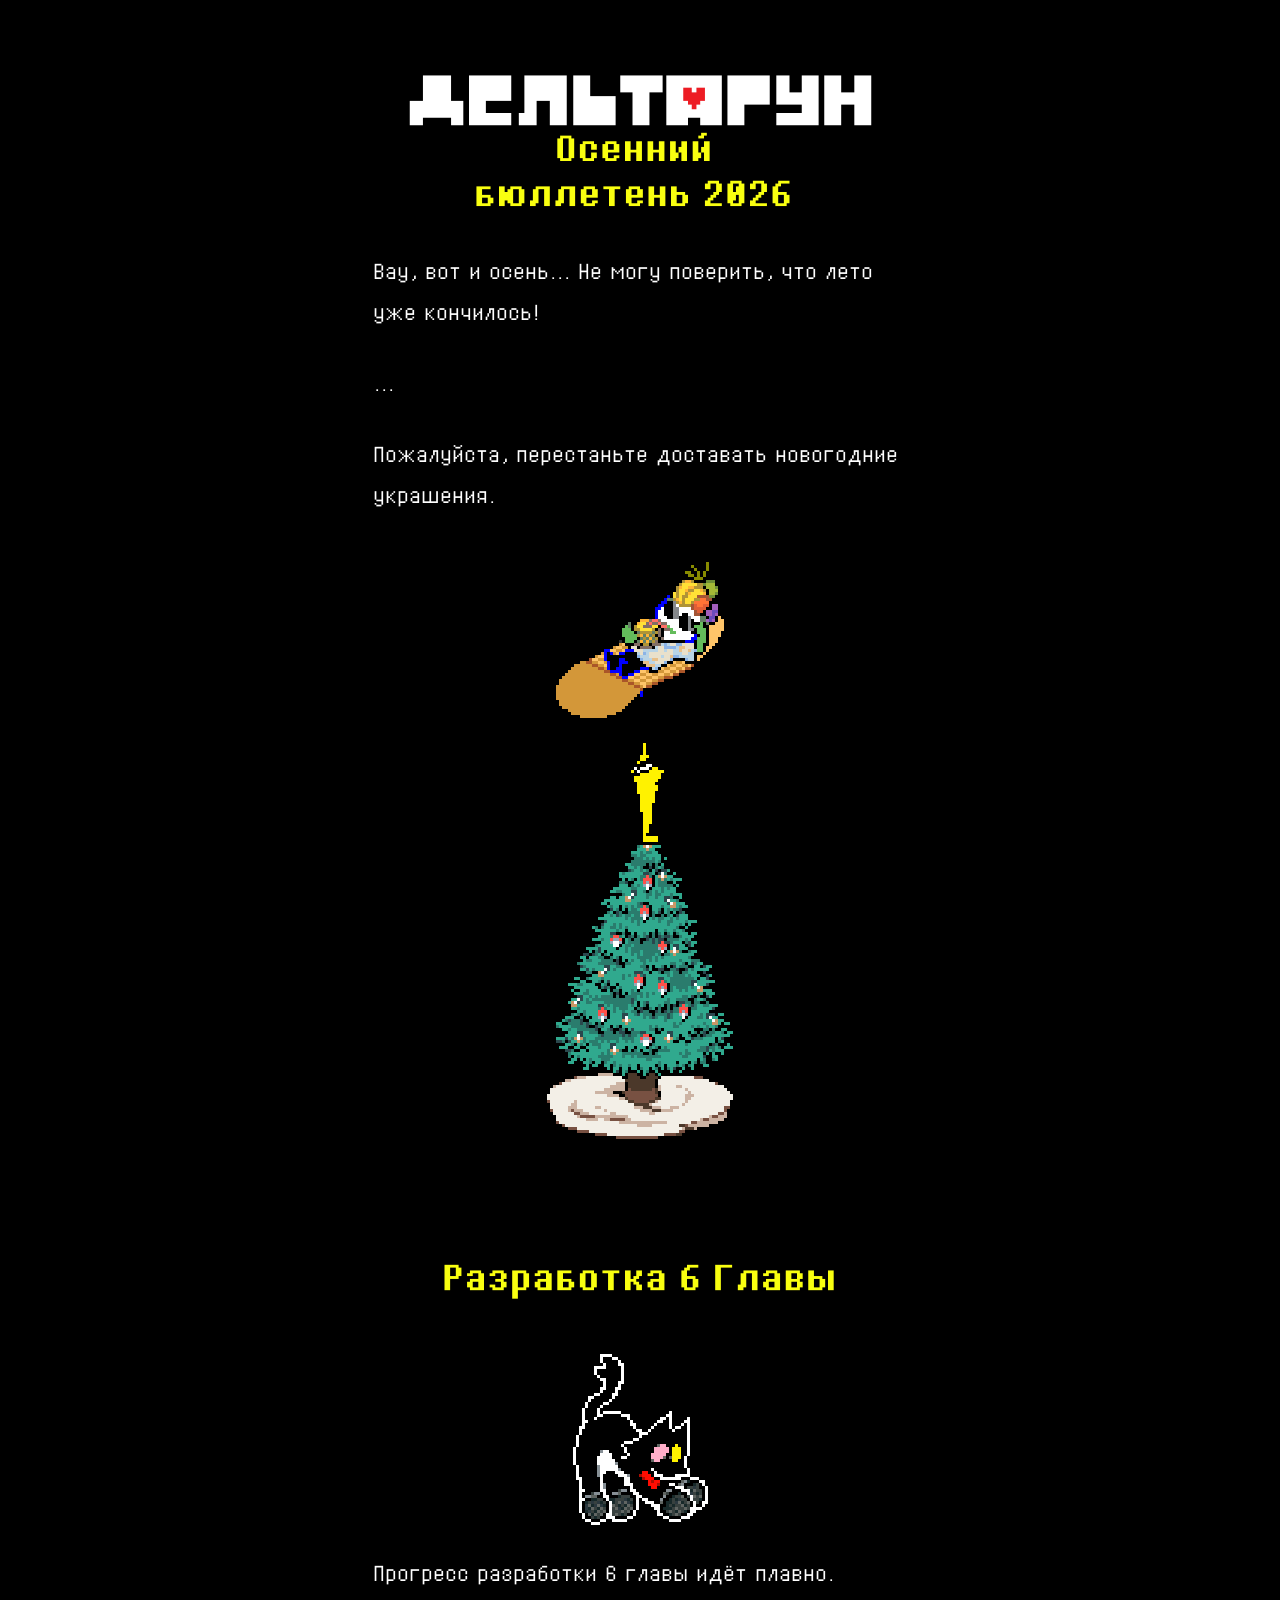
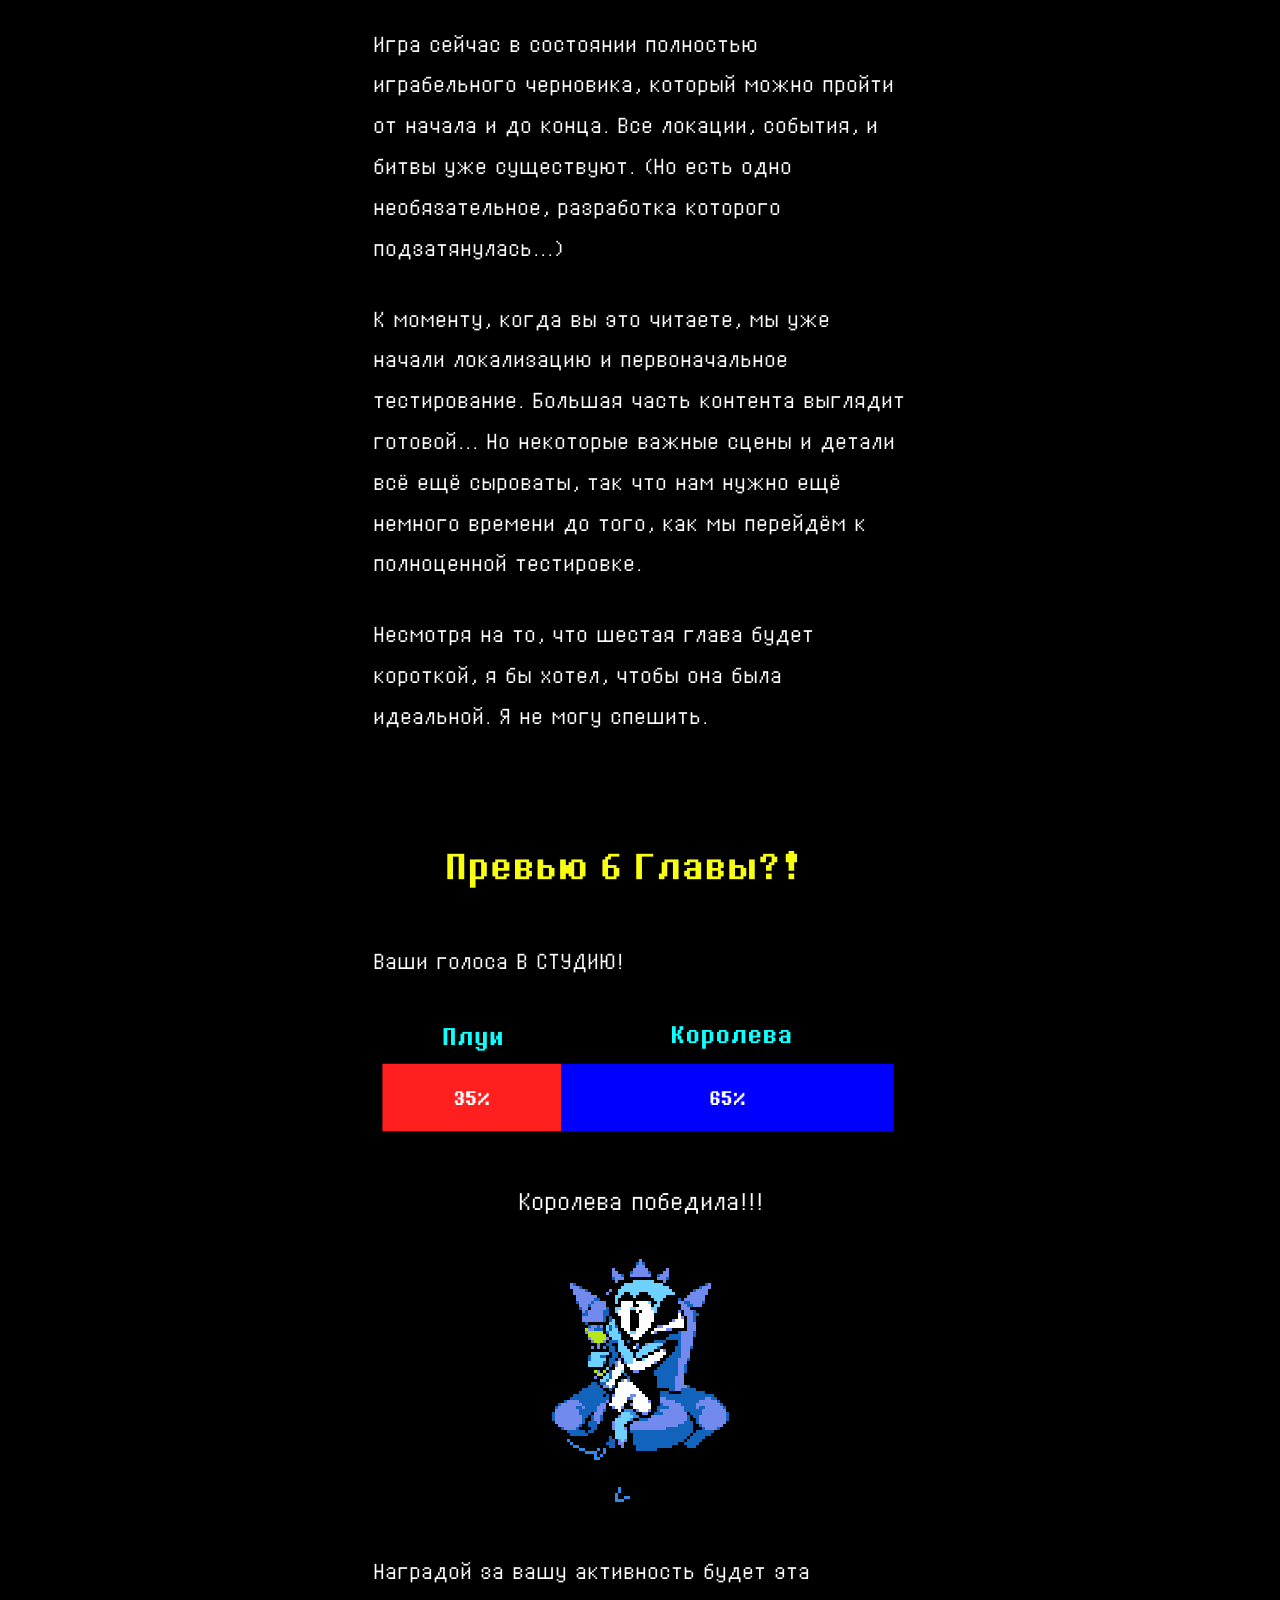
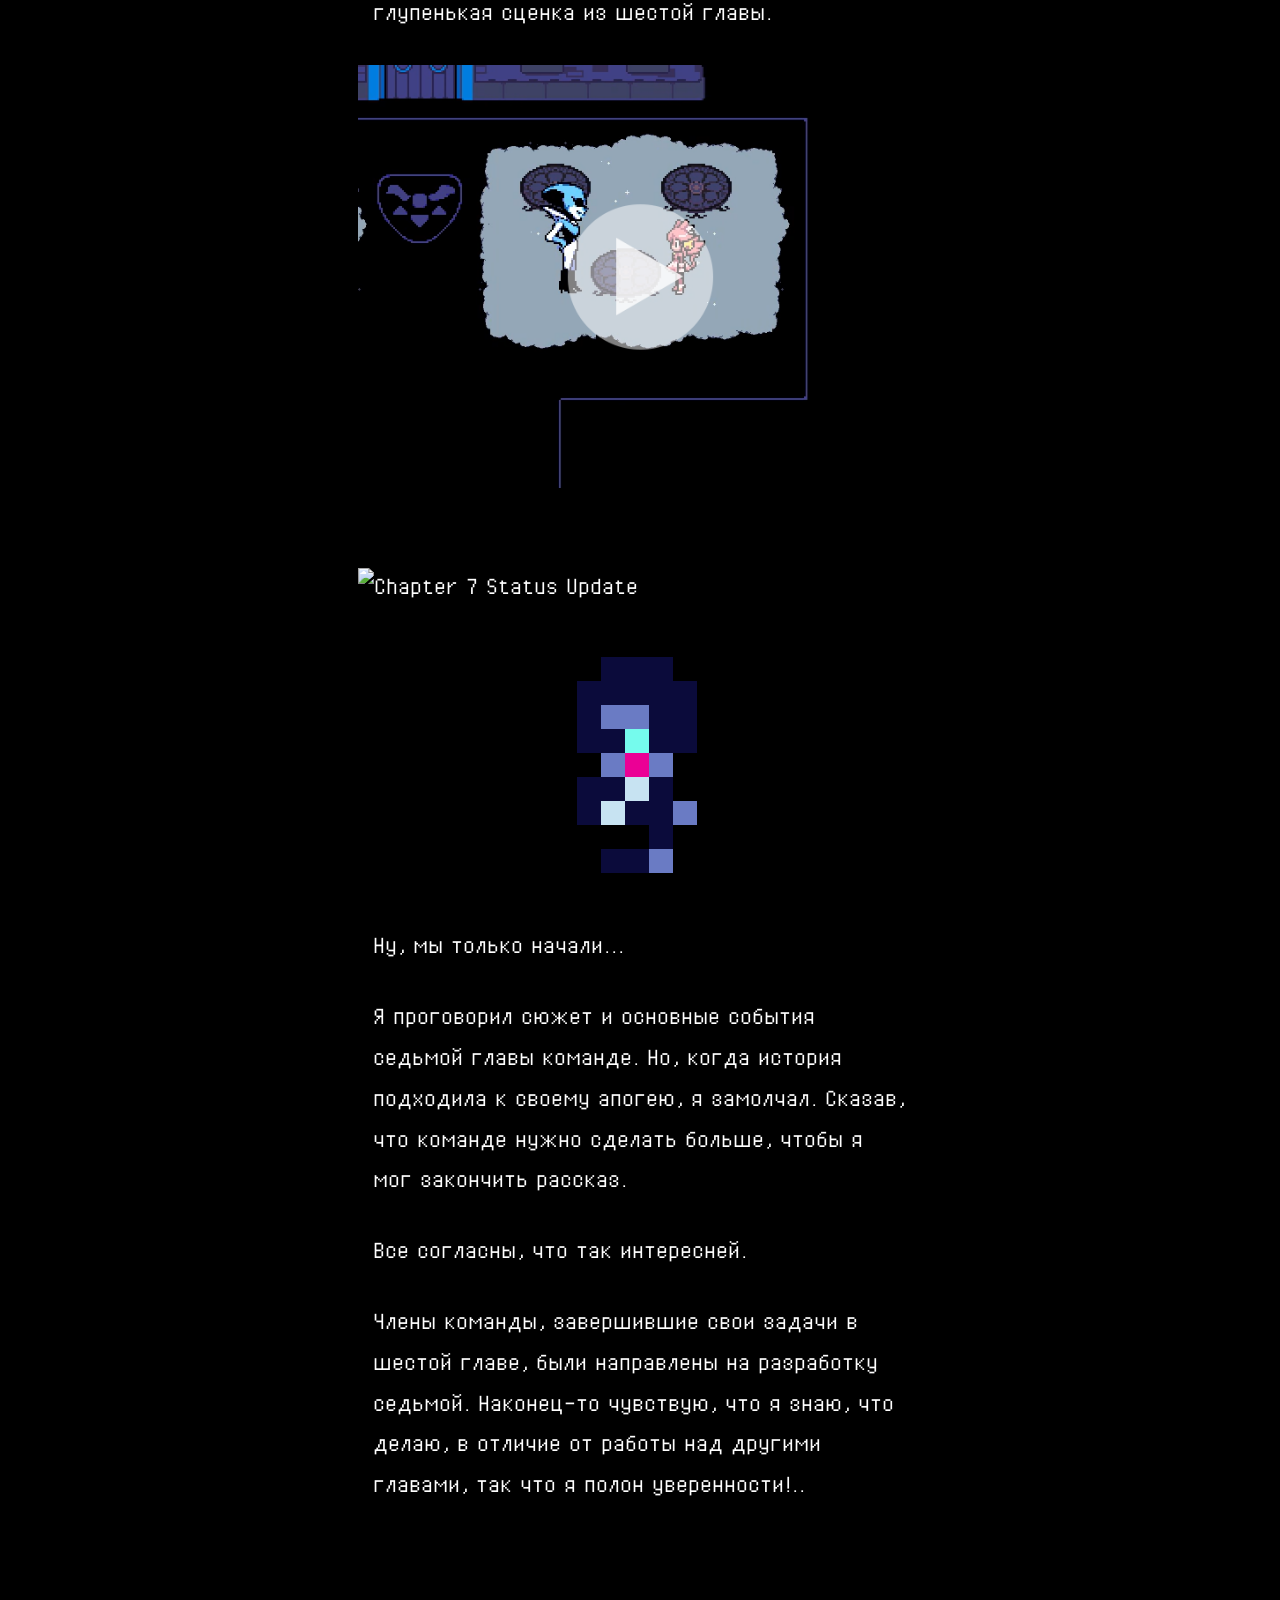
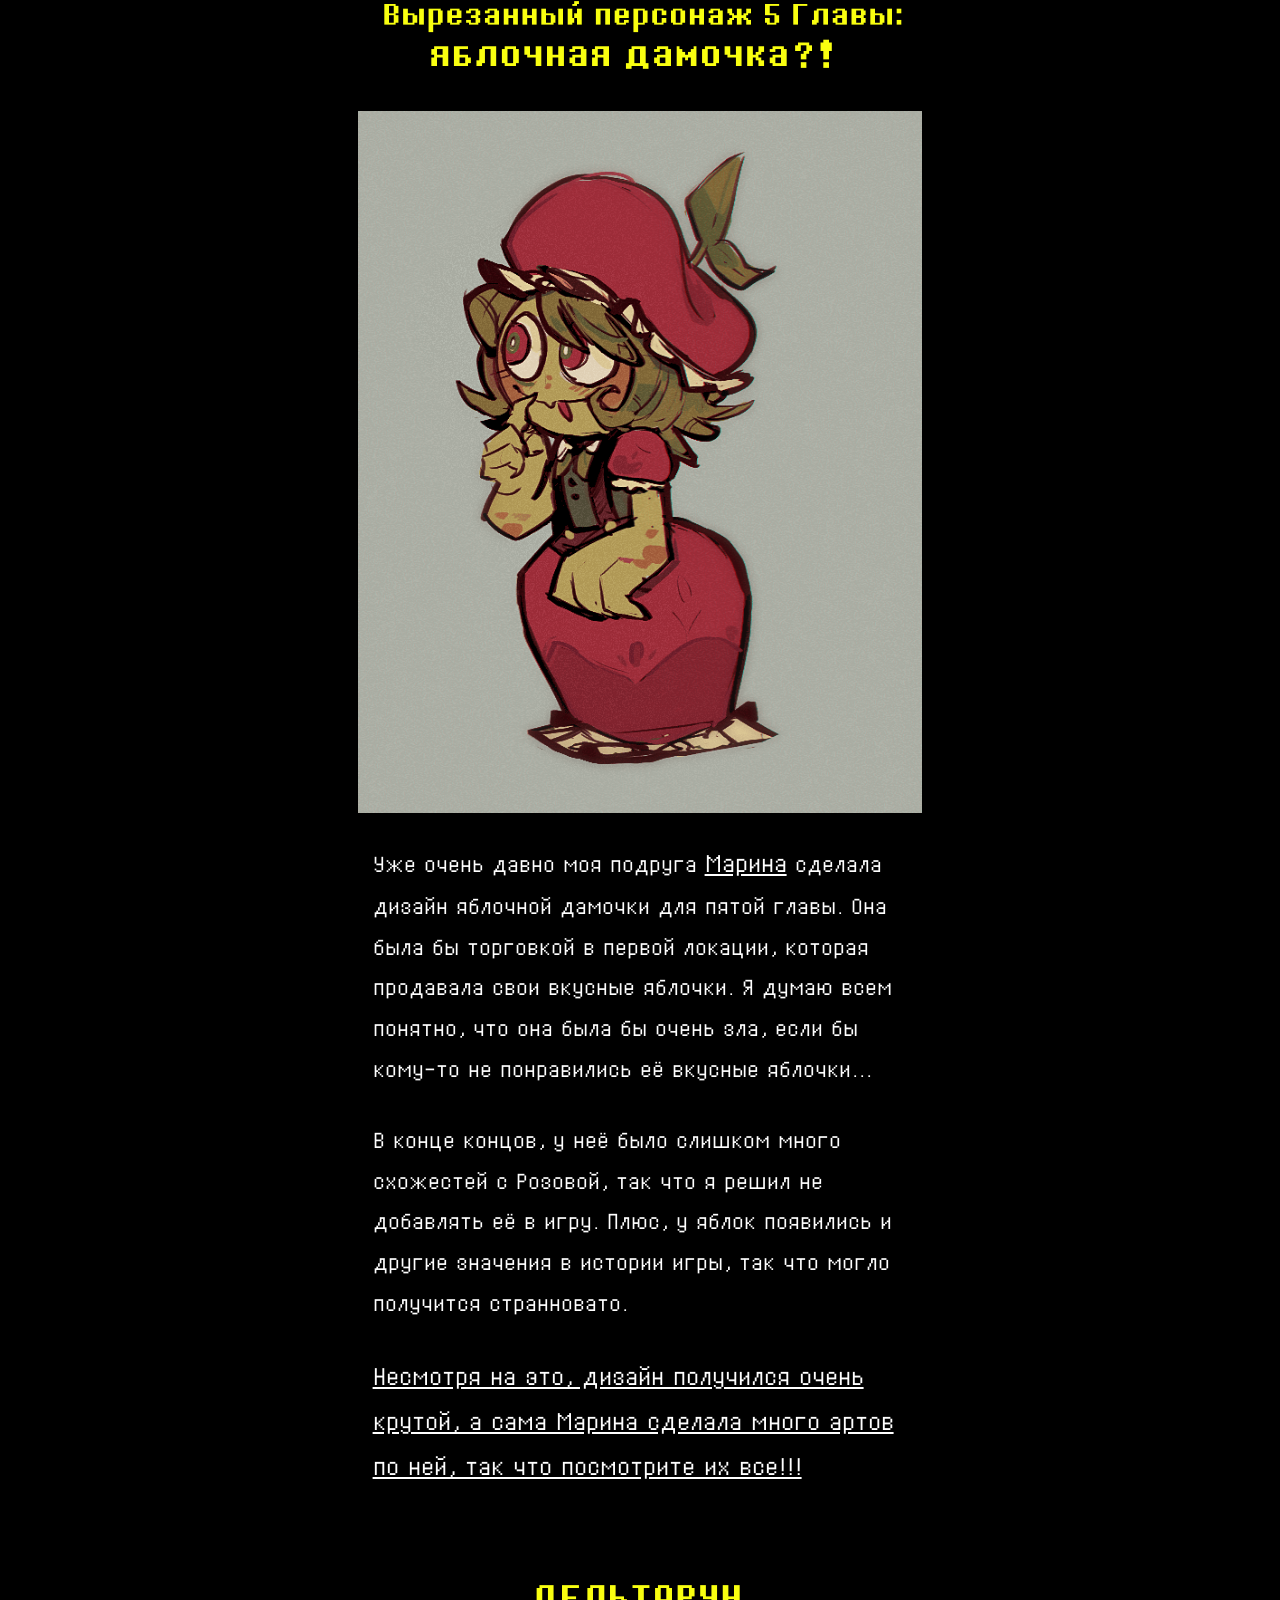
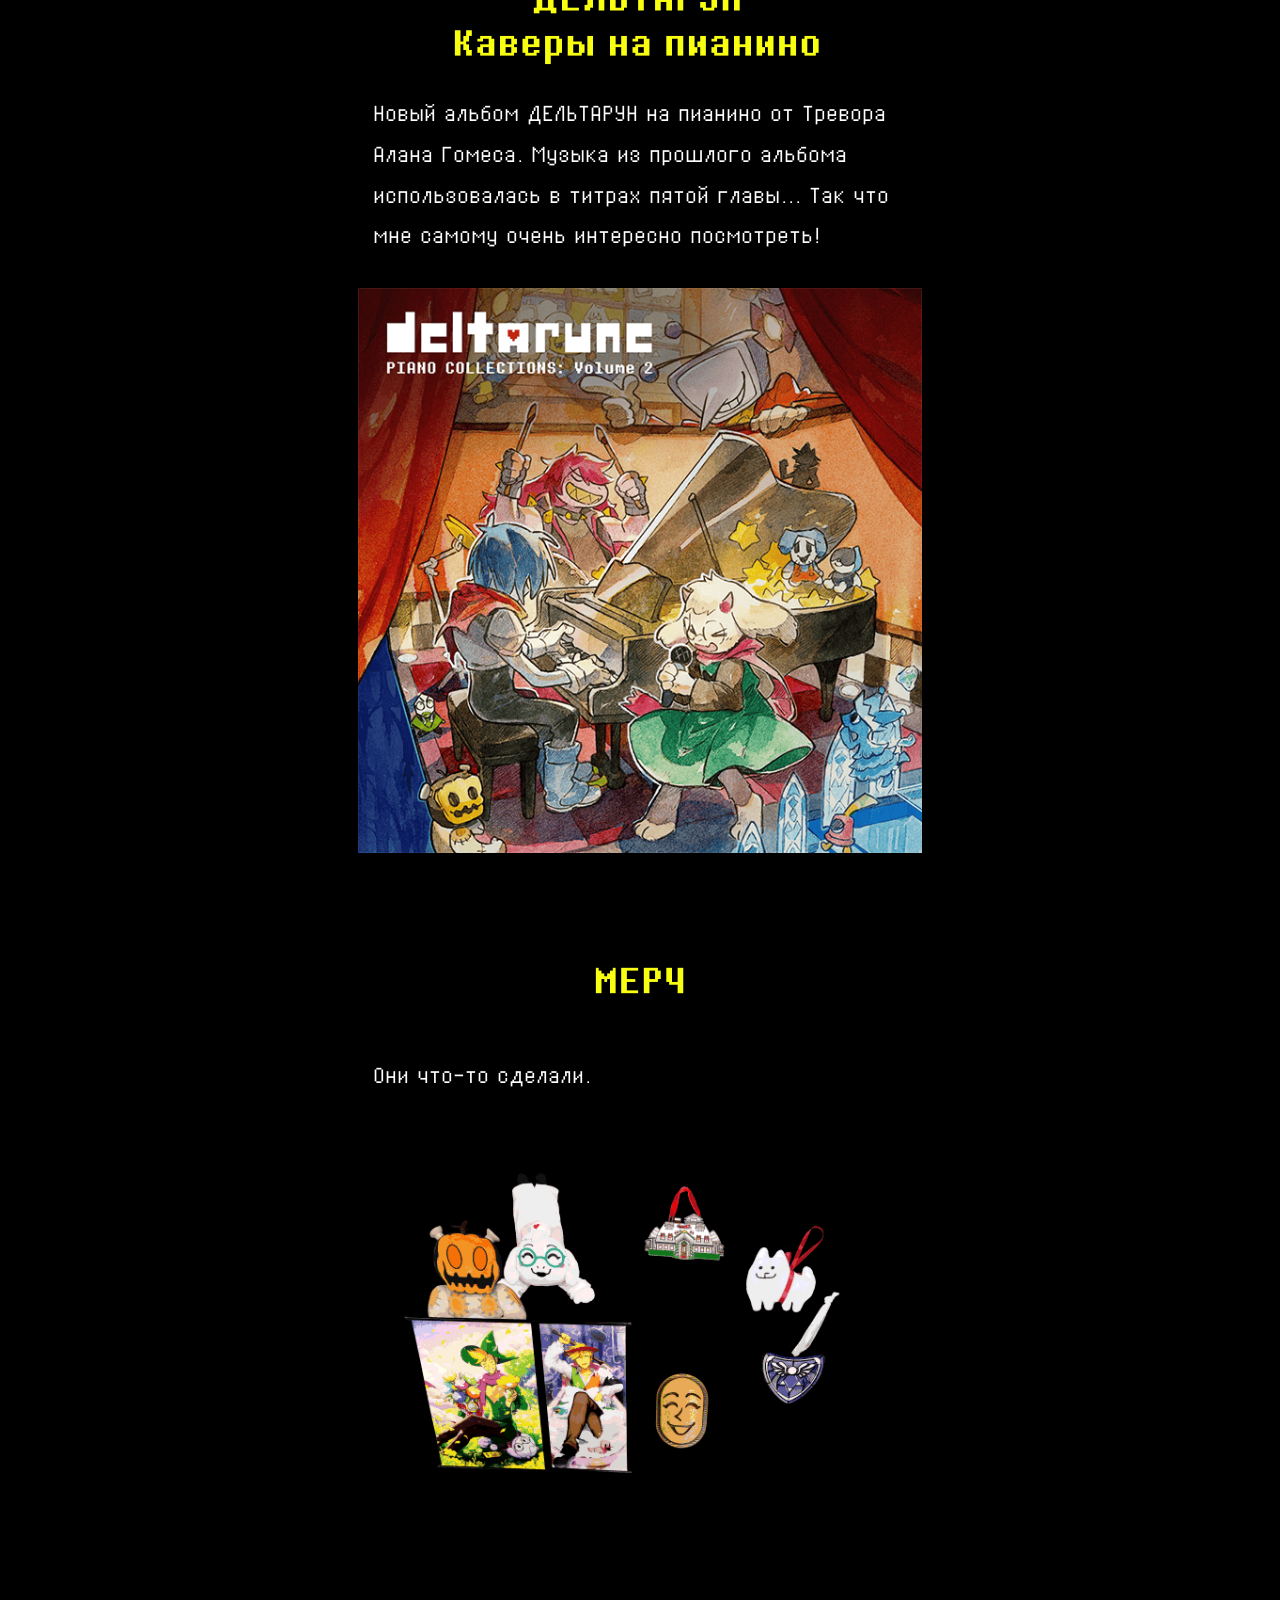
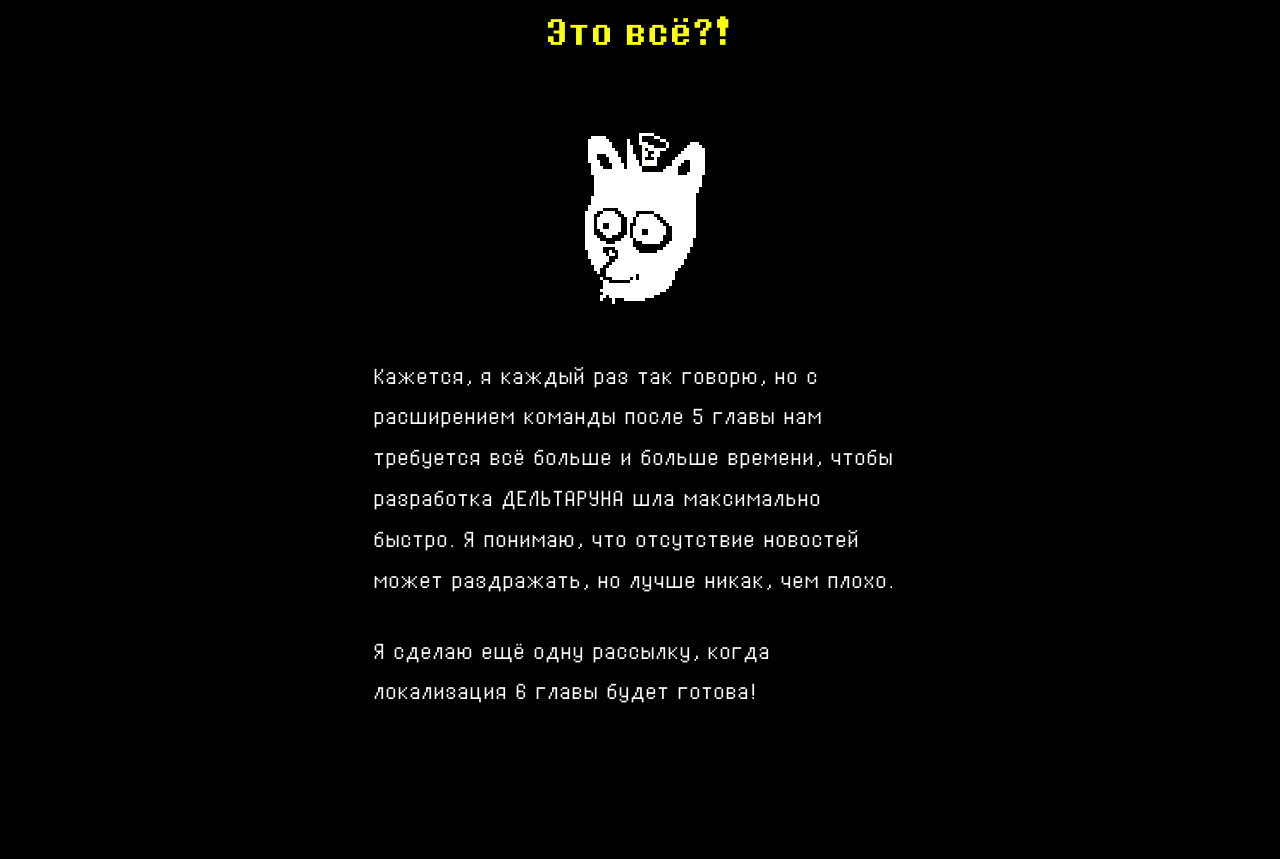
==== commit 779947d5: "Основная страничка и вторая" ====
--- a/index.html
+++ b/index.html
@@ -172,7 +172,7 @@
 
 <p>Прогресс разработки 6 главы идëт плавно.</p>
 
-<p>Игра сейчас в состоянии полностью играбельного черновика, который можно пройти от начала и до конца. Все локации, события, и битвы уже существуют. (Но есть одно необязательное , разработка которого подзатянулась...) </p>
+<p>Игра сейчас в состоянии полностью играбельного черновика, который можно пройти от начала и до конца. Все локации, события, и битвы уже существуют. (Но есть одно необязательное, разработка которого подзатянулась...) </p>
 
 <p>К моменту, когда вы это читаете, мы уже начали локализацию и первоначальное тестирование. Большая часть контента выглядит готовой... Но некоторые важные сцены и детали всё ещё сыроваты, так что нам нужно ещё немного времени до того, как мы перейдëм к полноценной тестировке.</p>
 
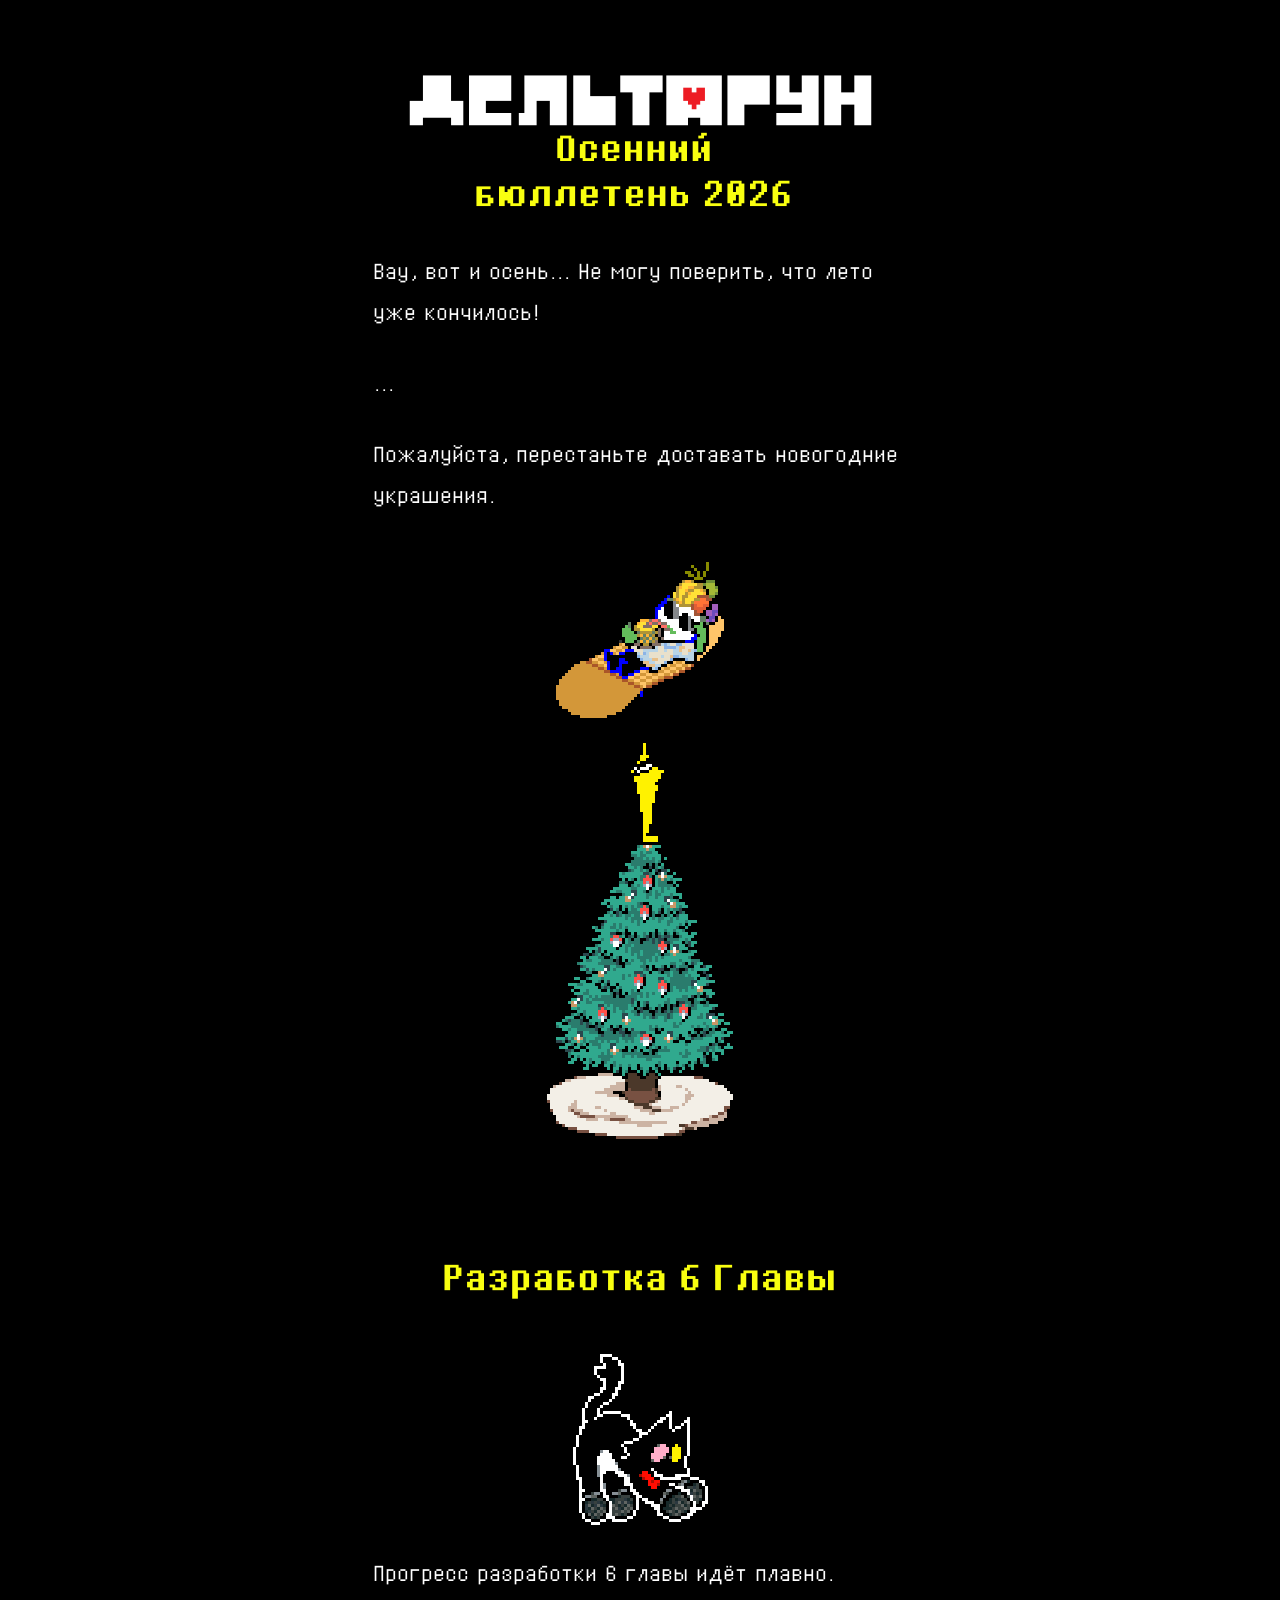
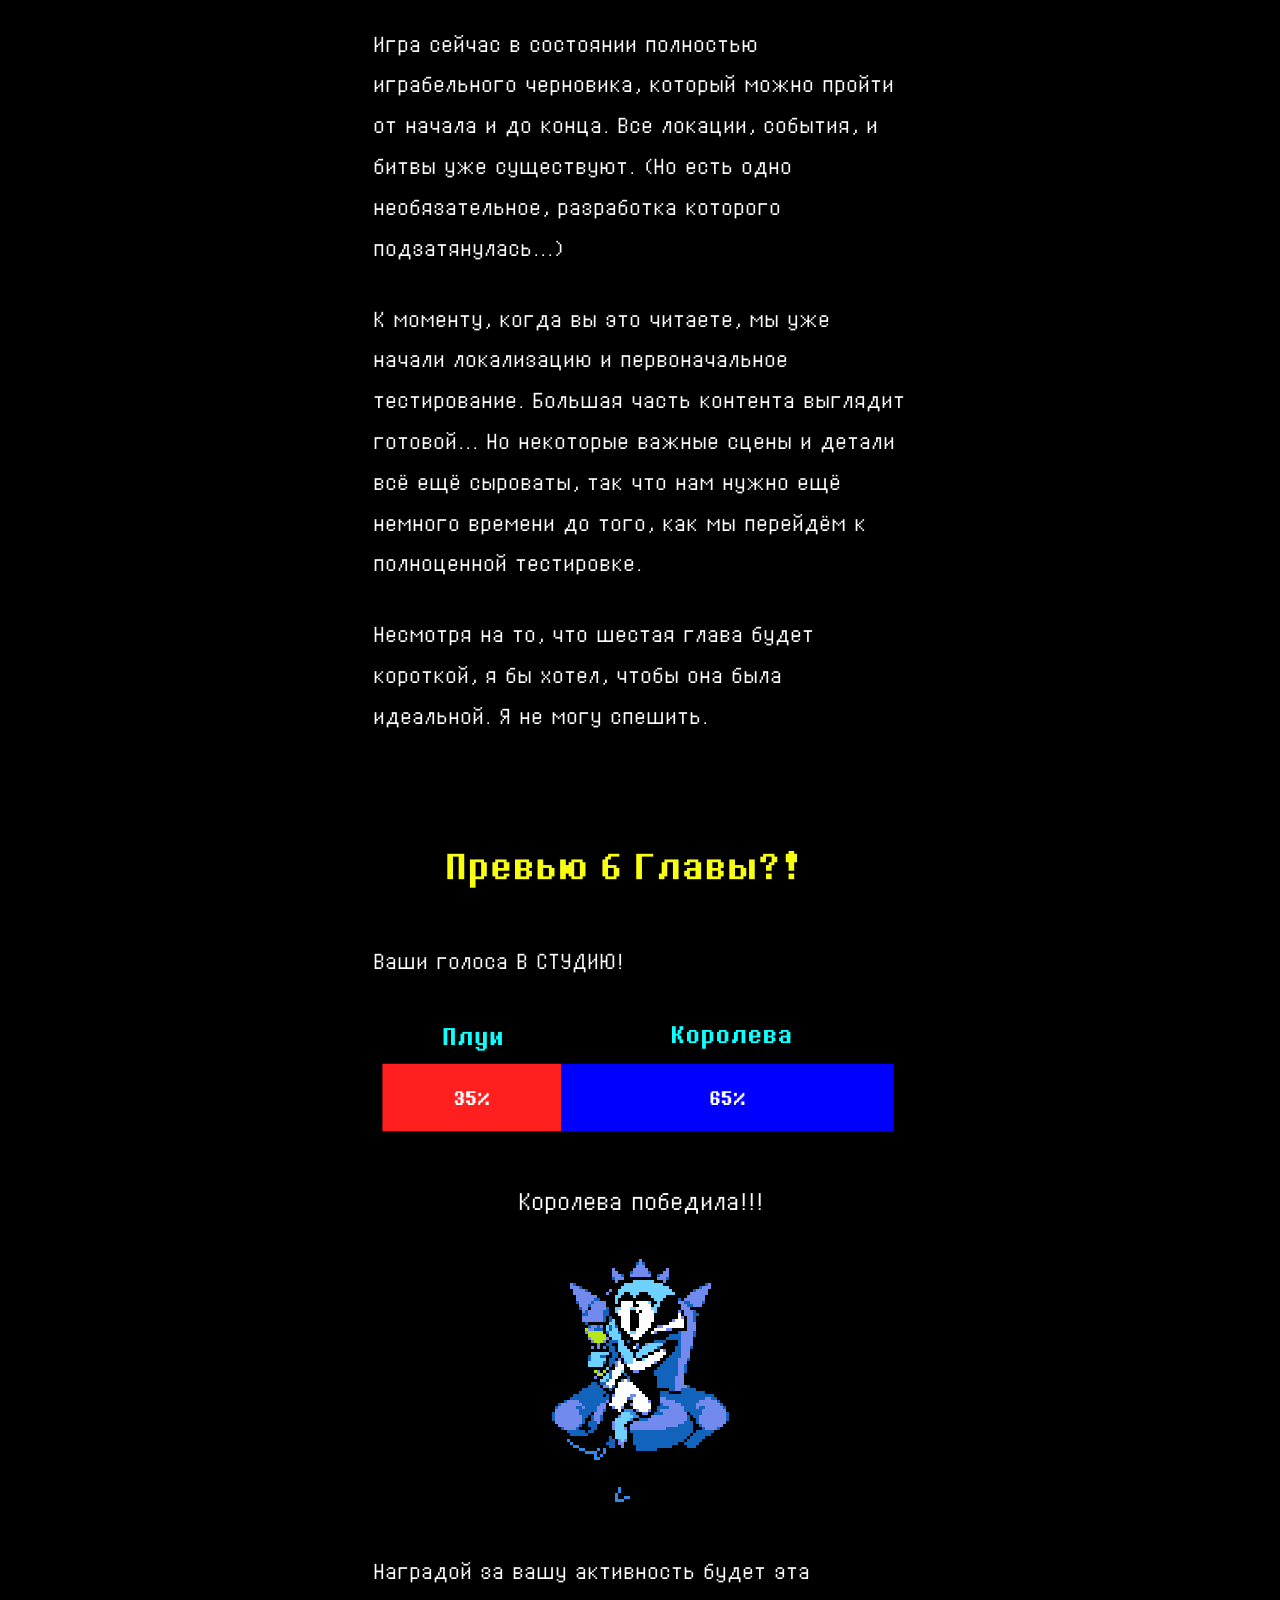
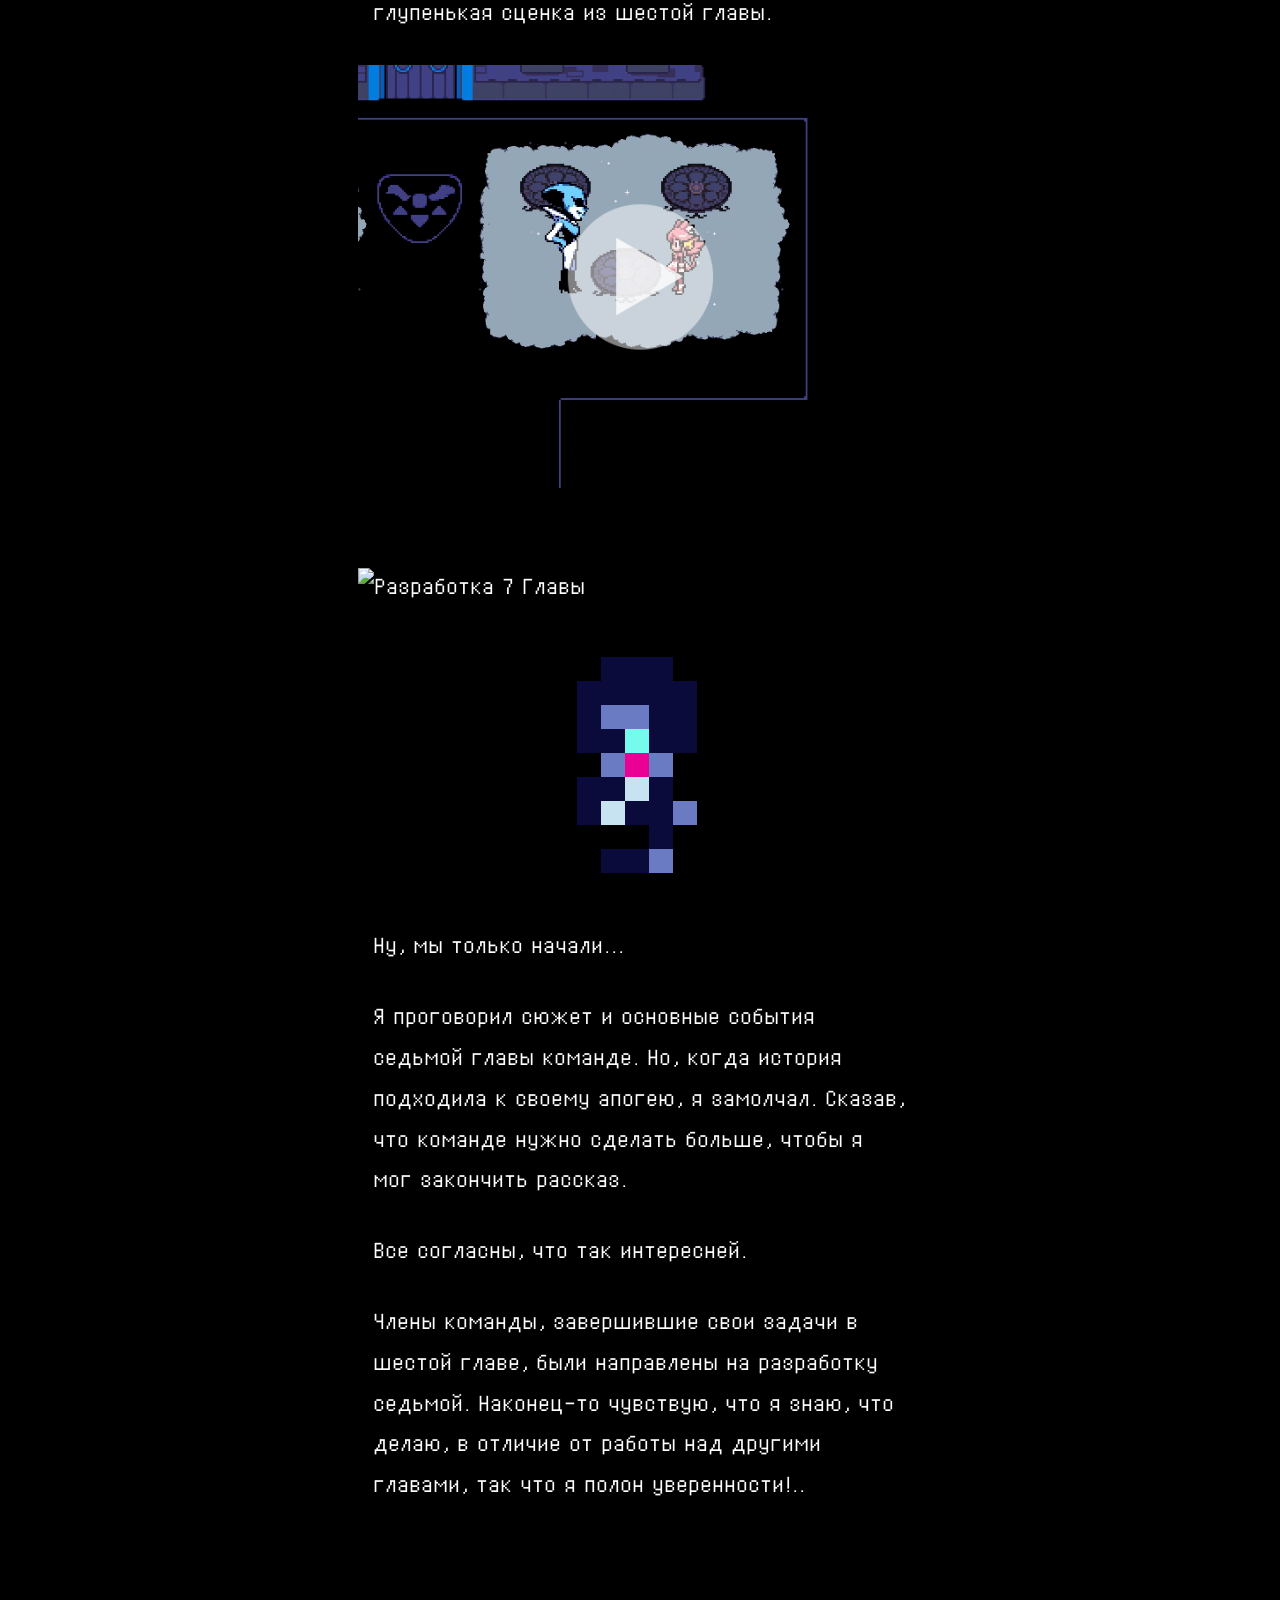
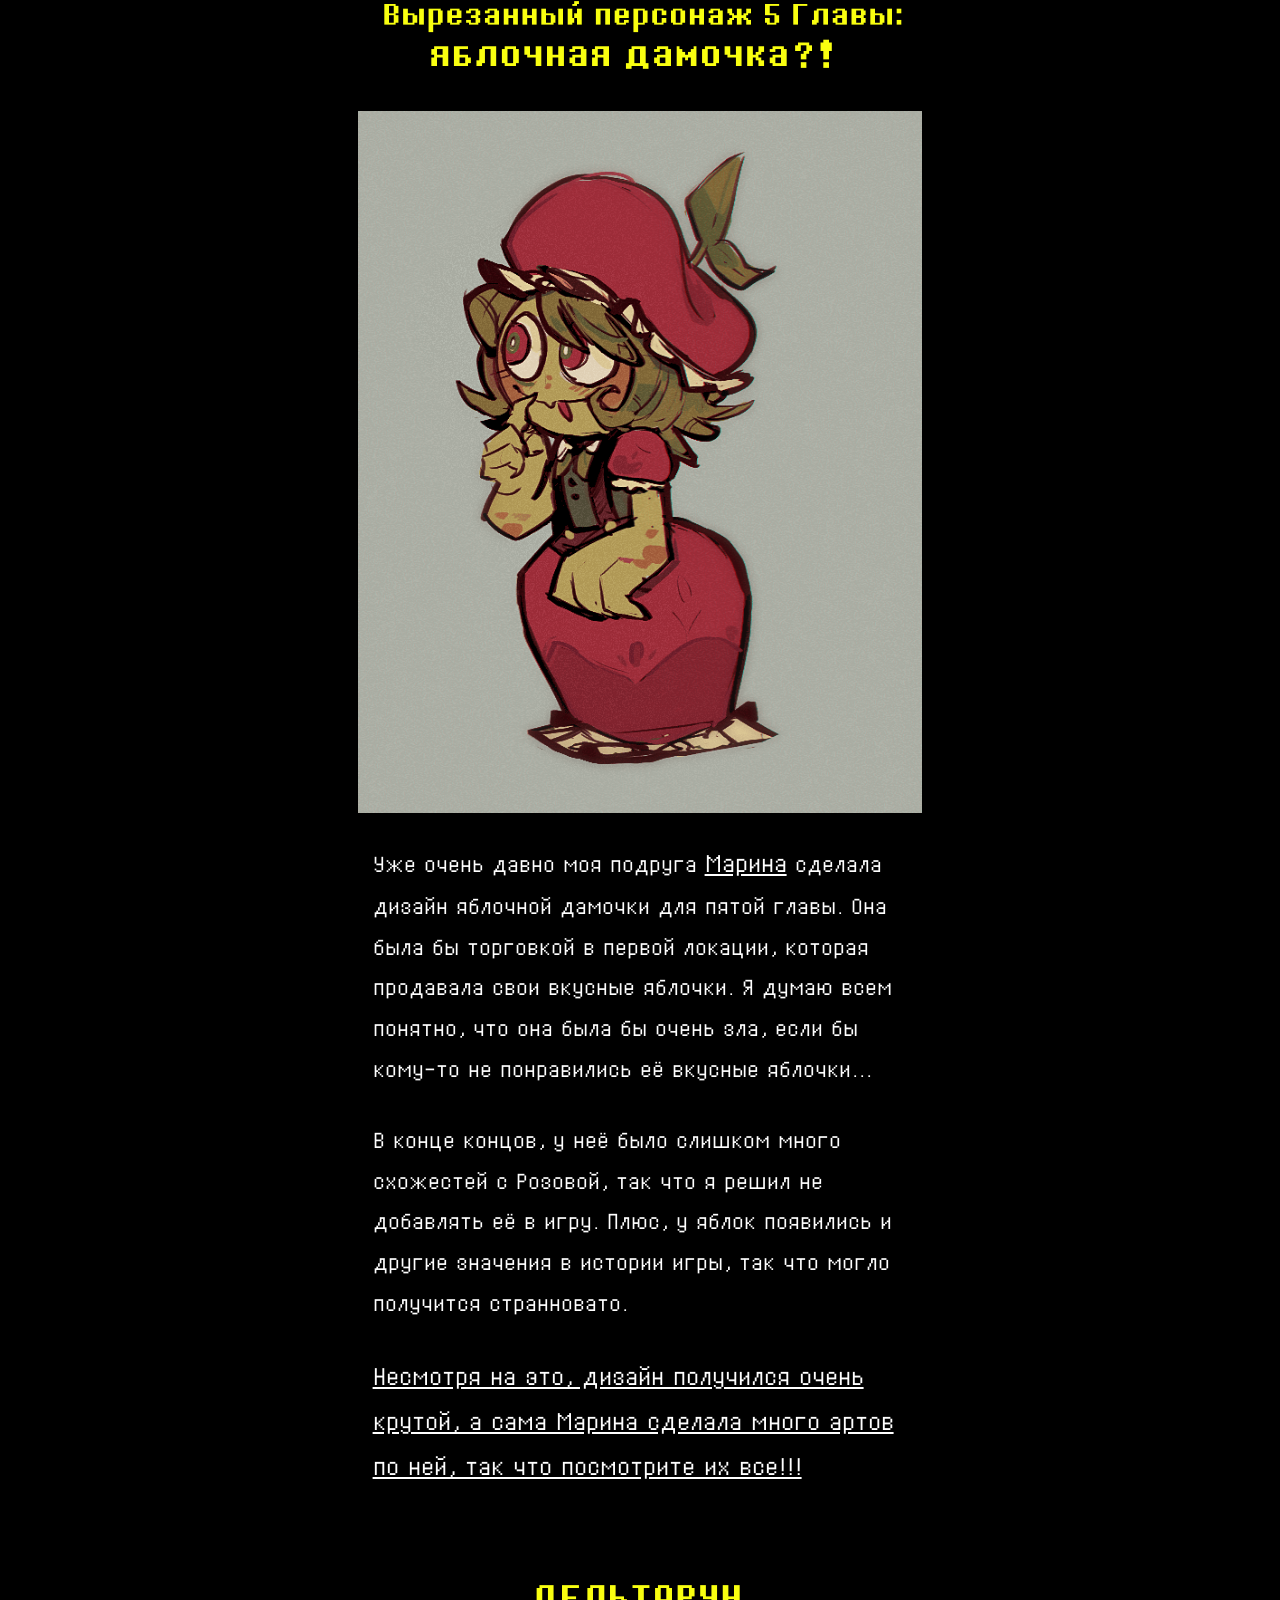
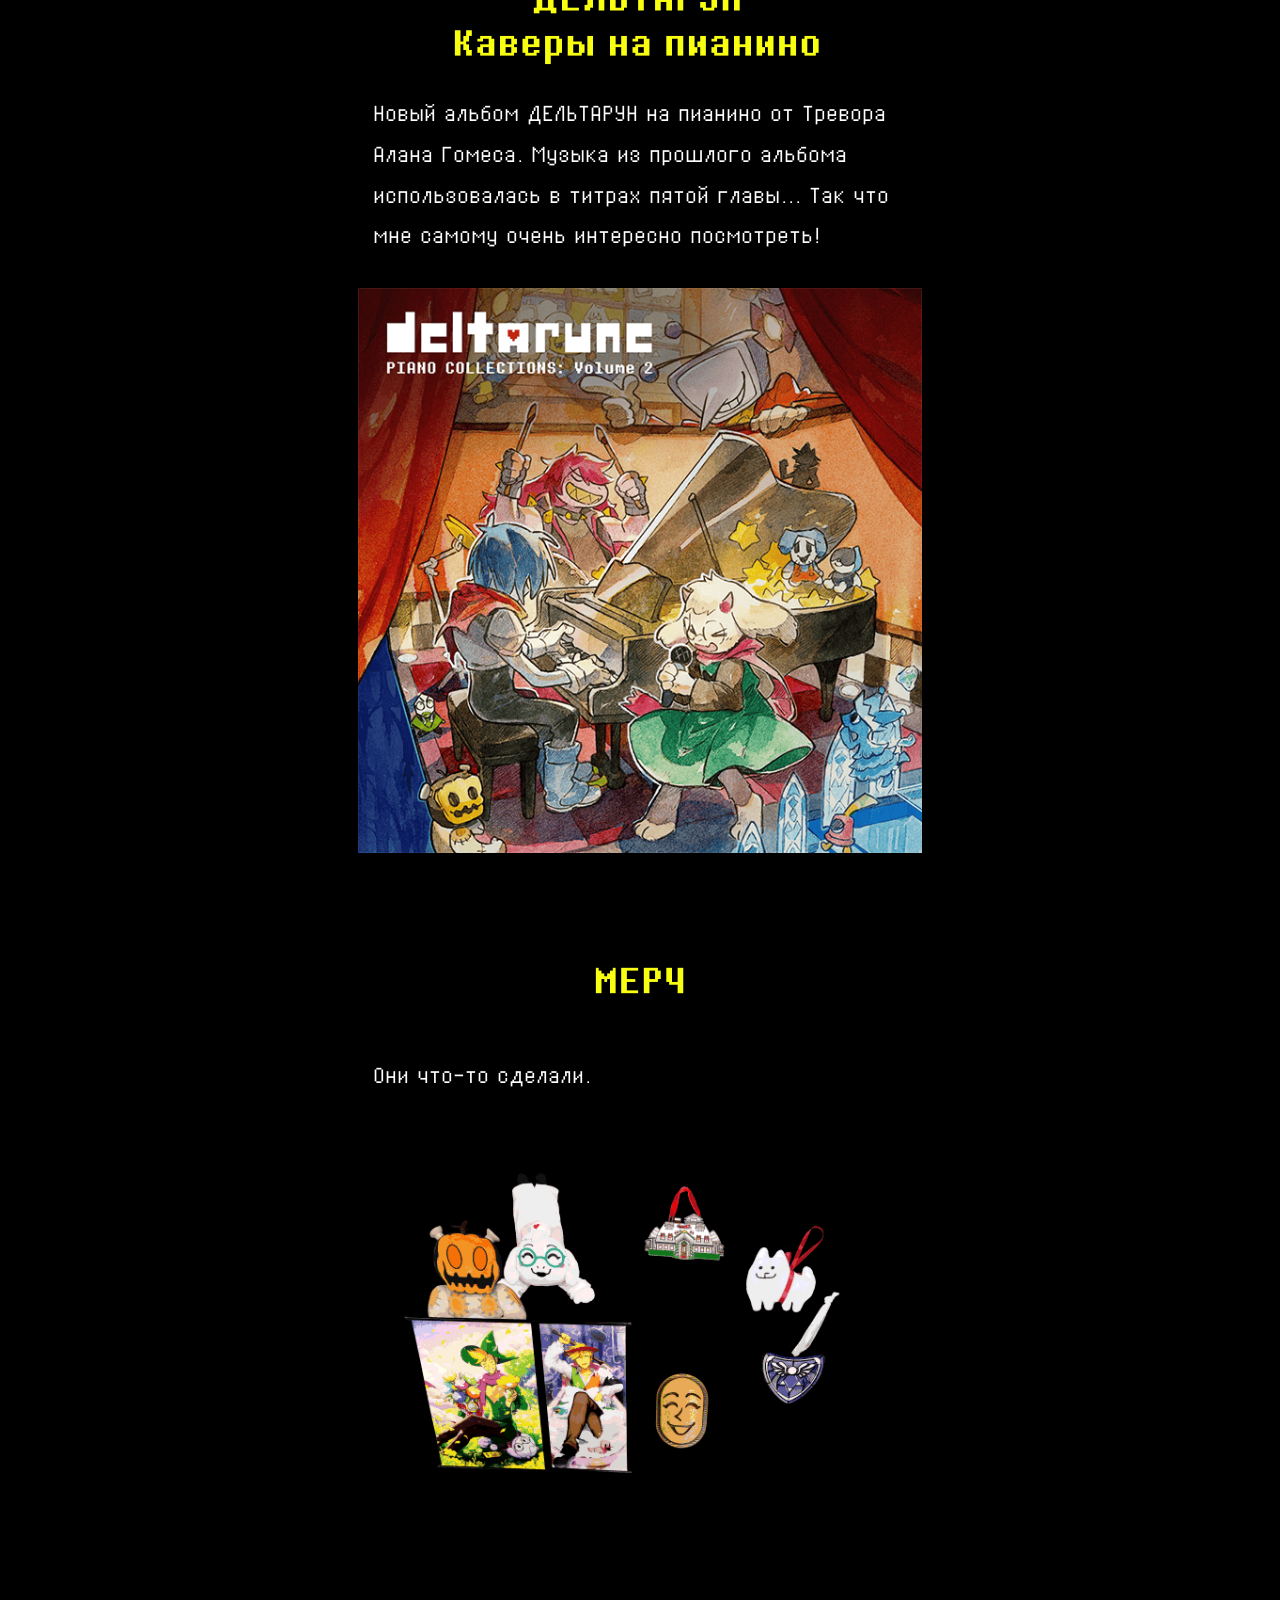
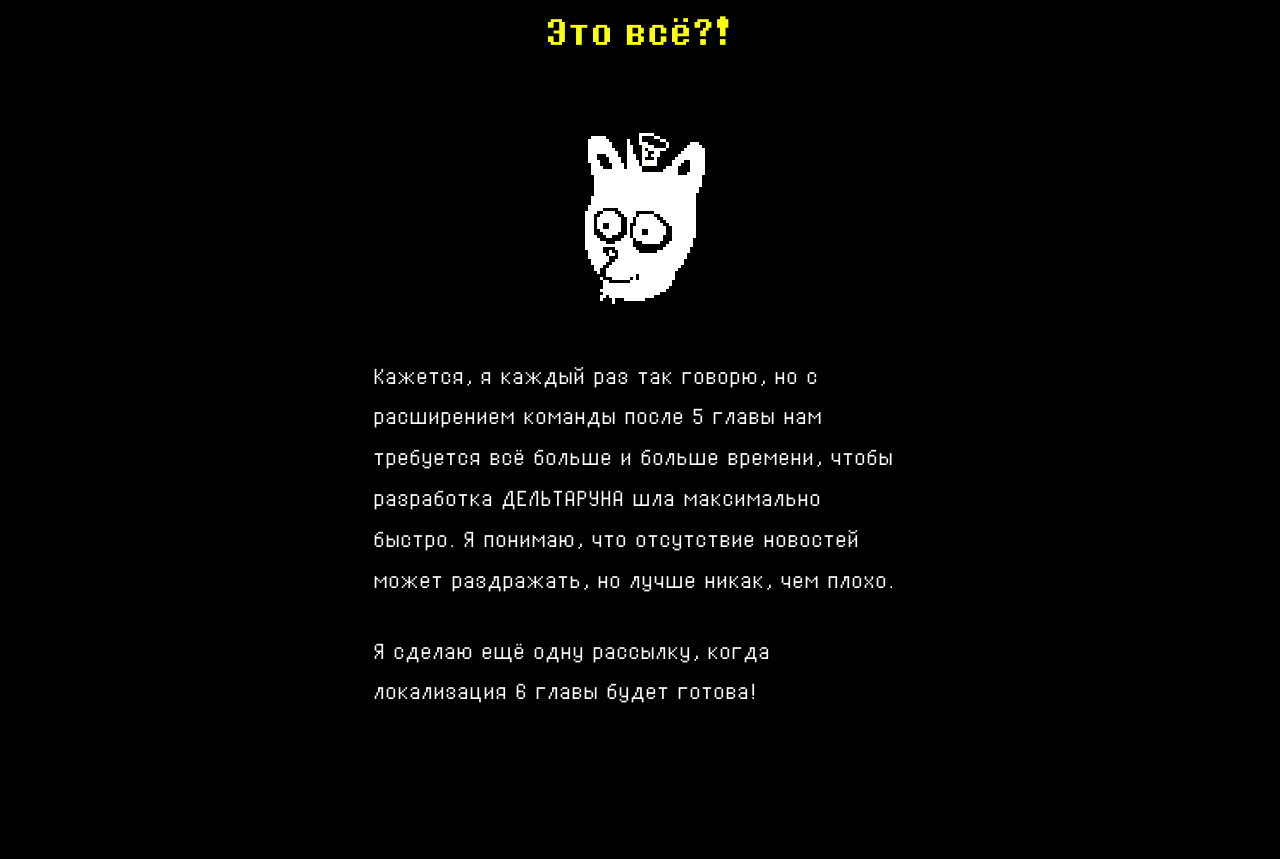
==== commit 79104807: "Правки метаинфы" ====
--- a/index.html
+++ b/index.html
@@ -7,13 +7,13 @@
   <meta name="viewport" content="width=device-width, initial-scale=1.0" />
   <meta name="theme-color" content="#000000">
 
-  <title>UNDERTALE / DELTARUNE NEWSLETTER: DELTARUNE Newsletter Fall 2026 - Toby Fox</title>
+  <title>РАССЫЛКА АНДЕРТЕЙЛ / ДЕЛЬТАРУН: ЛЕТНИЙ БЮЛЛЕТЕНЬ 2026 - Тоби Фокс</title>
 
   <!-- Begin Bridgetown SEO tag v6.0.0 -->
-  <meta property="og:title" content="DELTARUNE Newsletter Fall 2026" />
-  <meta property="og:locale" content="en_US" />
-  <meta name="description" content="Wow, Fall's here… I can't believe Summer is finally over!" />
-  <meta property="og:description" content="Wow, Fall's here… I can't believe Summer is finally over!" />
+  <meta property="og:title" content="РАССЫЛКА ДЕЛЬТАРУН Осень 2026" />
+  <meta property="og:locale" content="ru_RU" />
+  <meta name="description" content="Вау, вот и осень... Не могу поверить, что лето уже кончилось!" />
+  <meta property="og:description" content="Вау, вот и осень... Не могу поверить, что лето уже кончилось!" />
   <link rel="canonical" href="https://toby.fangamer.com" />
   <meta property="og:url" content="https://toby.fangamer.com" />
   <meta property="og:site_name" content="Toby Fox" />
@@ -22,12 +22,12 @@
   <meta property="article:published_time" content="2026-11-20T01:00:15+00:00" />
   <meta name="twitter:card" content="summary" />
   <meta property="twitter:image" content="https://toby.fangamer.com/assets/images/social-mail.png" />
-  <meta property="twitter:title" content="DELTARUNE Newsletter Fall 2026" />
+  <meta property="twitter:title" content="РАССЫЛКА ДЕЛЬТАРУН Осень 2026" />
   <meta name="twitter:site" content="@tobyfox" />
   <!-- End Bridgetown SEO tag -->
 
 
-  <meta name="description" content="The music and works of Toby Fox." />
+  <meta name="description" content="Музыка и другое творчество Тоби Фокса." />
 
   <link rel="stylesheet" href="index_files/index.ZAYC2TZ6_R-sQ.css" />
   <script src="index_files/index.C6HXAFNJ_R-sQ.js" defer></script>
@@ -143,10 +143,10 @@
 
 <body class="newsletter  no-js" style="background-color: black">
   <main class="container py-8 px-4 mx-auto max-w-[600px] blurb font-8bit-regular">
-    <img src="index_files/header-mY6ff5HB5RNlunvi_R-sQ.png" alt="DELTARUNE Newsletter Fall 2026"
+    <img src="index_files/header-mY6ff5HB5RNlunvi_R-sQ.png" alt="РАССЫЛКА ДЕЛЬТАРУН Осень 2026"
       class="email-header image-full" width="640" />
 
-<p>Вау, вот и осень... Не могу поверить, что лето уже кончилось! </p>
+<p>Вау, вот и осень... Не могу поверить, что лето уже кончилось!</p>
 
 <p>...</p>
 
@@ -166,9 +166,9 @@
 <!--[if mso]></td></tr></table><![endif]-->
 
 
-<img src="index_files/chapter6-status-mY6ff5HB5RNlunvi_R-sQ.png" alt="Chapter 6 Status Update" class="section-header image-full" width="640" />
-
-<img src="index_files/pluey_place-mY6ff5HB5RNlunvi_R-sQ.gif" alt="pluey kneading" class="image-full" />
+<img src="index_files/chapter6-status-mY6ff5HB5RNlunvi_R-sQ.png" alt="Разработка 6 Главы" class="section-header image-full" width="640" />
+
+<img src="index_files/pluey_place-mY6ff5HB5RNlunvi_R-sQ.gif" alt="плуи месит тесто)))" class="image-full" />
 
 <p>Прогресс разработки 6 главы идëт плавно.</p>
 
@@ -179,26 +179,26 @@
 <p>Несмотря на то, что шестая глава будет короткой, я бы хотел, чтобы она была идеальной. Я не могу спешить.</p>
 
 
-<img src="index_files/chapter6-preview-mY6ff5HB5RNlunvi_R-sQ.png" alt="Chapter 6 Preview…!?" class="section-header image-full" width="640" />
+<img src="index_files/chapter6-preview-mY6ff5HB5RNlunvi_R-sQ.png" alt="Превью 6 Главы?!" class="section-header image-full" width="640" />
 
 <p>Ваши голоса В СТУДИЮ!</p>
 
-<img src="index_files/results-mY6ff5HB5RNlunvi_R-sQ.png" alt="35% Pluey, 65% Queen" class="image-full" />
+<img src="index_files/results-mY6ff5HB5RNlunvi_R-sQ.png" alt="35% Плуи, 65% Королева" class="image-full" />
 
 <p class="text-center"><strong>Королева победила!!!</strong></p>
 
-<img src="index_files/queen_chair-mY6ff5HB5RNlunvi_R-sQ.gif" alt="Queen in chair, laughing" class="image-full" />
+<img src="index_files/queen_chair-mY6ff5HB5RNlunvi_R-sQ.gif" alt="Королева сидит на своём кресле и смеётся" class="image-full" />
 
 <p>Наградой за вашу активность будет эта глупенькая сценка из шестой главы.</p>
 
 <a href="https://email-files.fangamer.com/list_48/campaign_19/newsletter_pink_queen_en-mY6ff5HB5RNlunvi.mp4" target="_blank">
-  <img src="index_files/queen-pink-thumb-mY6ff5HB5RNlunvi_R-sQ.png" alt="Queen Scene" class="image-full" />
+  <img src="index_files/queen-pink-thumb-mY6ff5HB5RNlunvi_R-sQ.png" alt="Сценка с Королевой" class="image-full" />
 </a>
 
 
 
 
-<img src="index_files/chapter7-mY6ff5HB5RNlunvi_R-sQ.png" alt="Chapter 7 Status Update" class="section-header image-full" width="640" />
+<img src="index_files/chapter7-mY6ff5HB5RNlunvi_R-sQ.png" alt="Разработка 7 Главы" class="section-header image-full" width="640" />
 
 <img src="index_files/mosaic-mY6ff5HB5RNlunvi_R-sQ.gif" alt="Mosaic" class="image-full" />
 
@@ -211,9 +211,9 @@
 <p>Члены команды, завершившие свои задачи в шестой главе, были направлены на разработку седьмой. Наконец-то чувствую, что я знаю, что делаю, в отличие от работы над другими главами, так что я полон уверенности!..</p>
 
 
-<img src="index_files/girlington-mY6ff5HB5RNlunvi_002_R-sQ.png" alt="Chapter 5 Lost Character: Apple Girlington!?" class="section-header image-full" width="640" />
-
-<img src="index_files/girlington-mY6ff5HB5RNlunvi_R-sQ.png" alt="Apple Girlington" class="image-full" />
+<img src="index_files/girlington-mY6ff5HB5RNlunvi_002_R-sQ.png" alt="Вырезанный персонаж 5 Главы: яблочная дамочка?!" class="section-header image-full" width="640" />
+
+<img src="index_files/girlington-mY6ff5HB5RNlunvi_R-sQ.png" alt="Яблочная дамочка" class="image-full" />
 
 <p>Уже очень давно моя подруга <a href="https://sylladexter.carrd.co/" target="_blank">Марина</a> сделала дизайн яблочной дамочки для пятой главы. Она была бы торговкой в первой локации, которая продавала свои вкусные яблочки. Я думаю всем понятно, что она была бы очень зла, если бы кому-то не понравились её вкусные яблочки...</p>
 
@@ -231,18 +231,19 @@
 </a>
 
 
-<img src="index_files/fgmerch-mY6ff5HB5RNlunvi_R-sQ.png" alt="MERCH" class="section-header image-full" width="640" />
+<img src="index_files/fgmerch-mY6ff5HB5RNlunvi_R-sQ.png" alt="МЕРЧ" class="section-header image-full" width="640" />
 
 <p>Они что-то сделали.</p>
 
 <a href="https://www.fangamer.com/collections/deltarune" target="_blank">
-  <img src="index_files/rotary4b-mY6ff5HB5RNlunvi_R-sQ.gif" alt="Merch" class="image-full" />
+  <img src="index_files/rotary4b-mY6ff5HB5RNlunvi_R-sQ.gif" alt="Мерч" class="image-full" />
 </a>
 
 
-<img src="index_files/end-mY6ff5HB5RNlunvi_R-sQ.png" alt="That's it!?" class="section-header image-full" width="640" />
-
-<img src="index_files/burgerpants-mY6ff5HB5RNlunvi_R-sQ.png" alt="Depressed Burgerpants" class="image-full" />
+<img src="index_files/end-mY6ff5HB5RNlunvi_R-sQ.png" alt="И это всё?!" class="section-header image-full" width="640" />
+
+<!-- не знаю, как бургерпенса перевести, пусть будет транслит-->
+<img src="index_files/burgerpants-mY6ff5HB5RNlunvi_R-sQ.png" alt="Грустный Бургерпентс" class="image-full" />
 
 <p>Кажется, я каждый раз так говорю, но с расширением команды после 5 главы нам требуется всё больше и больше времени, чтобы разработка ДЕЛЬТАРУНА шла максимально быстро. Я понимаю, что отсутствие новостей может раздражать, но лучше никак, чем плохо.</p>
 
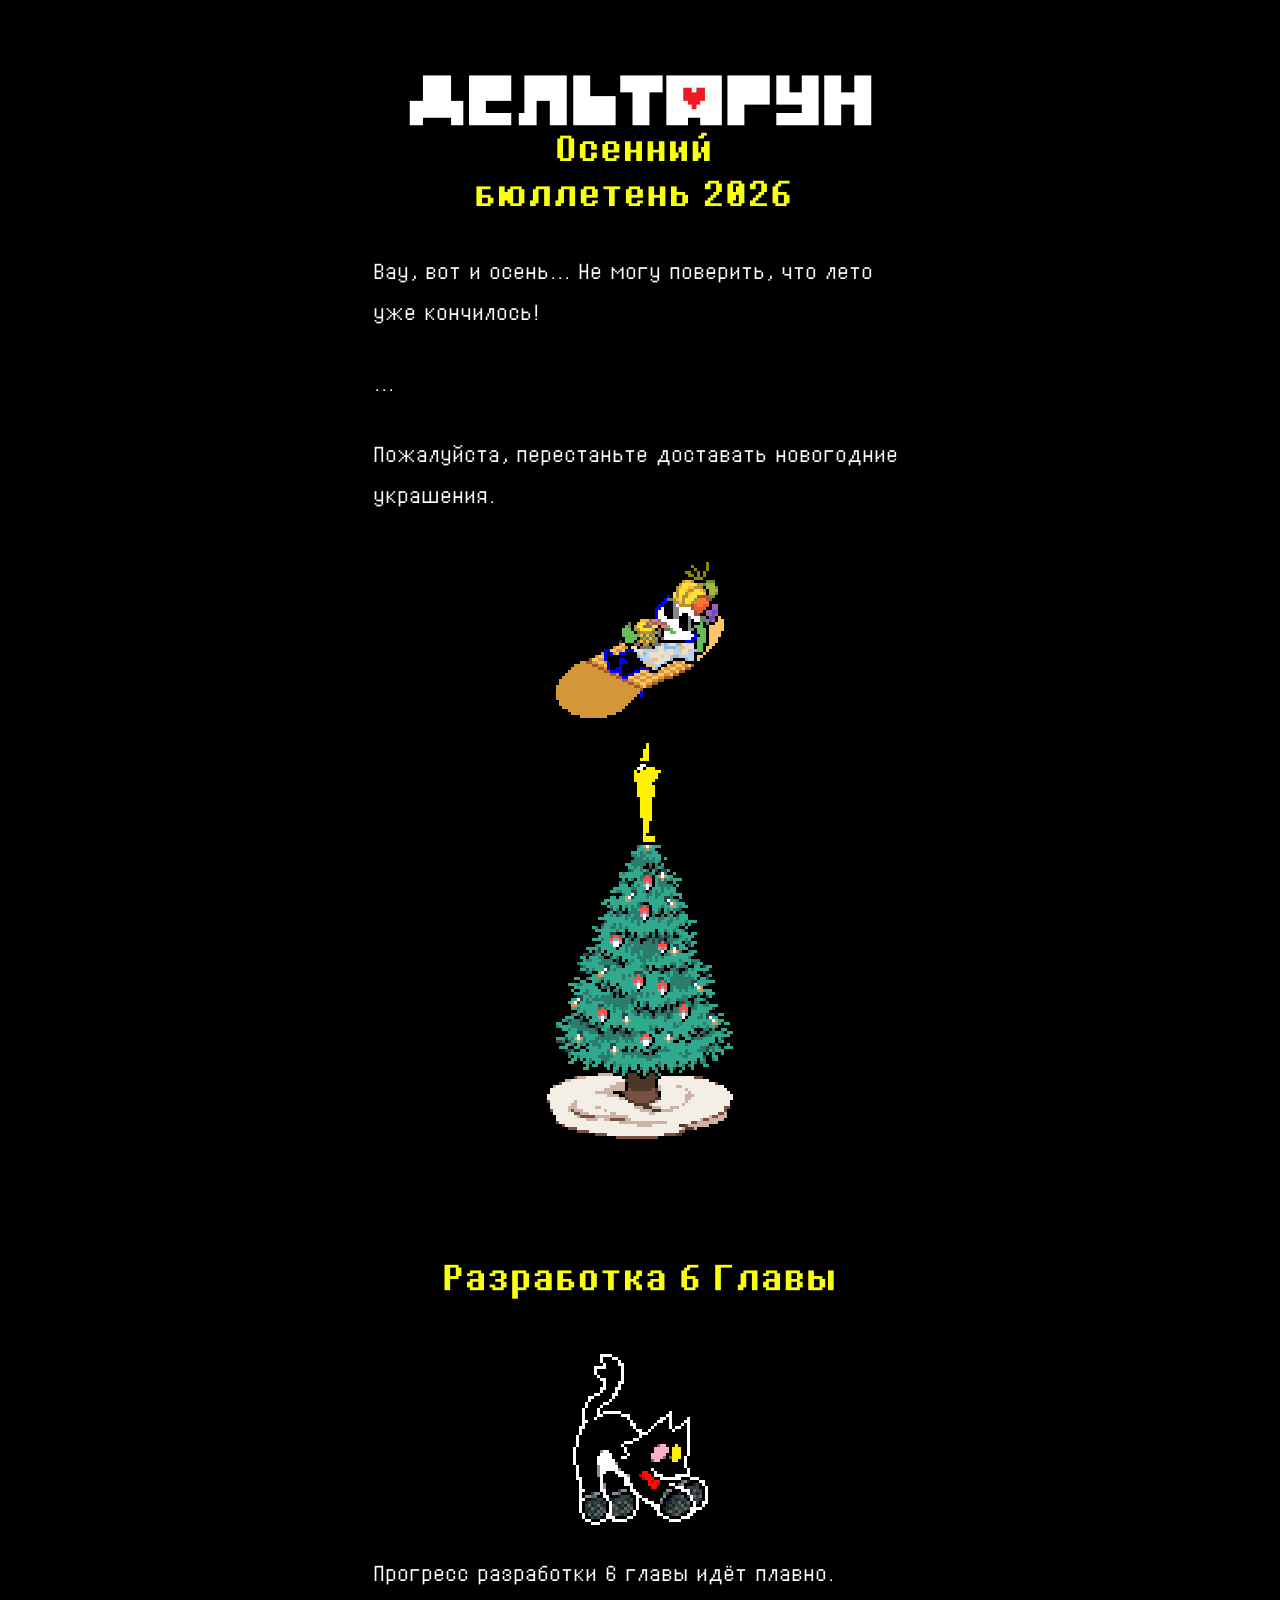
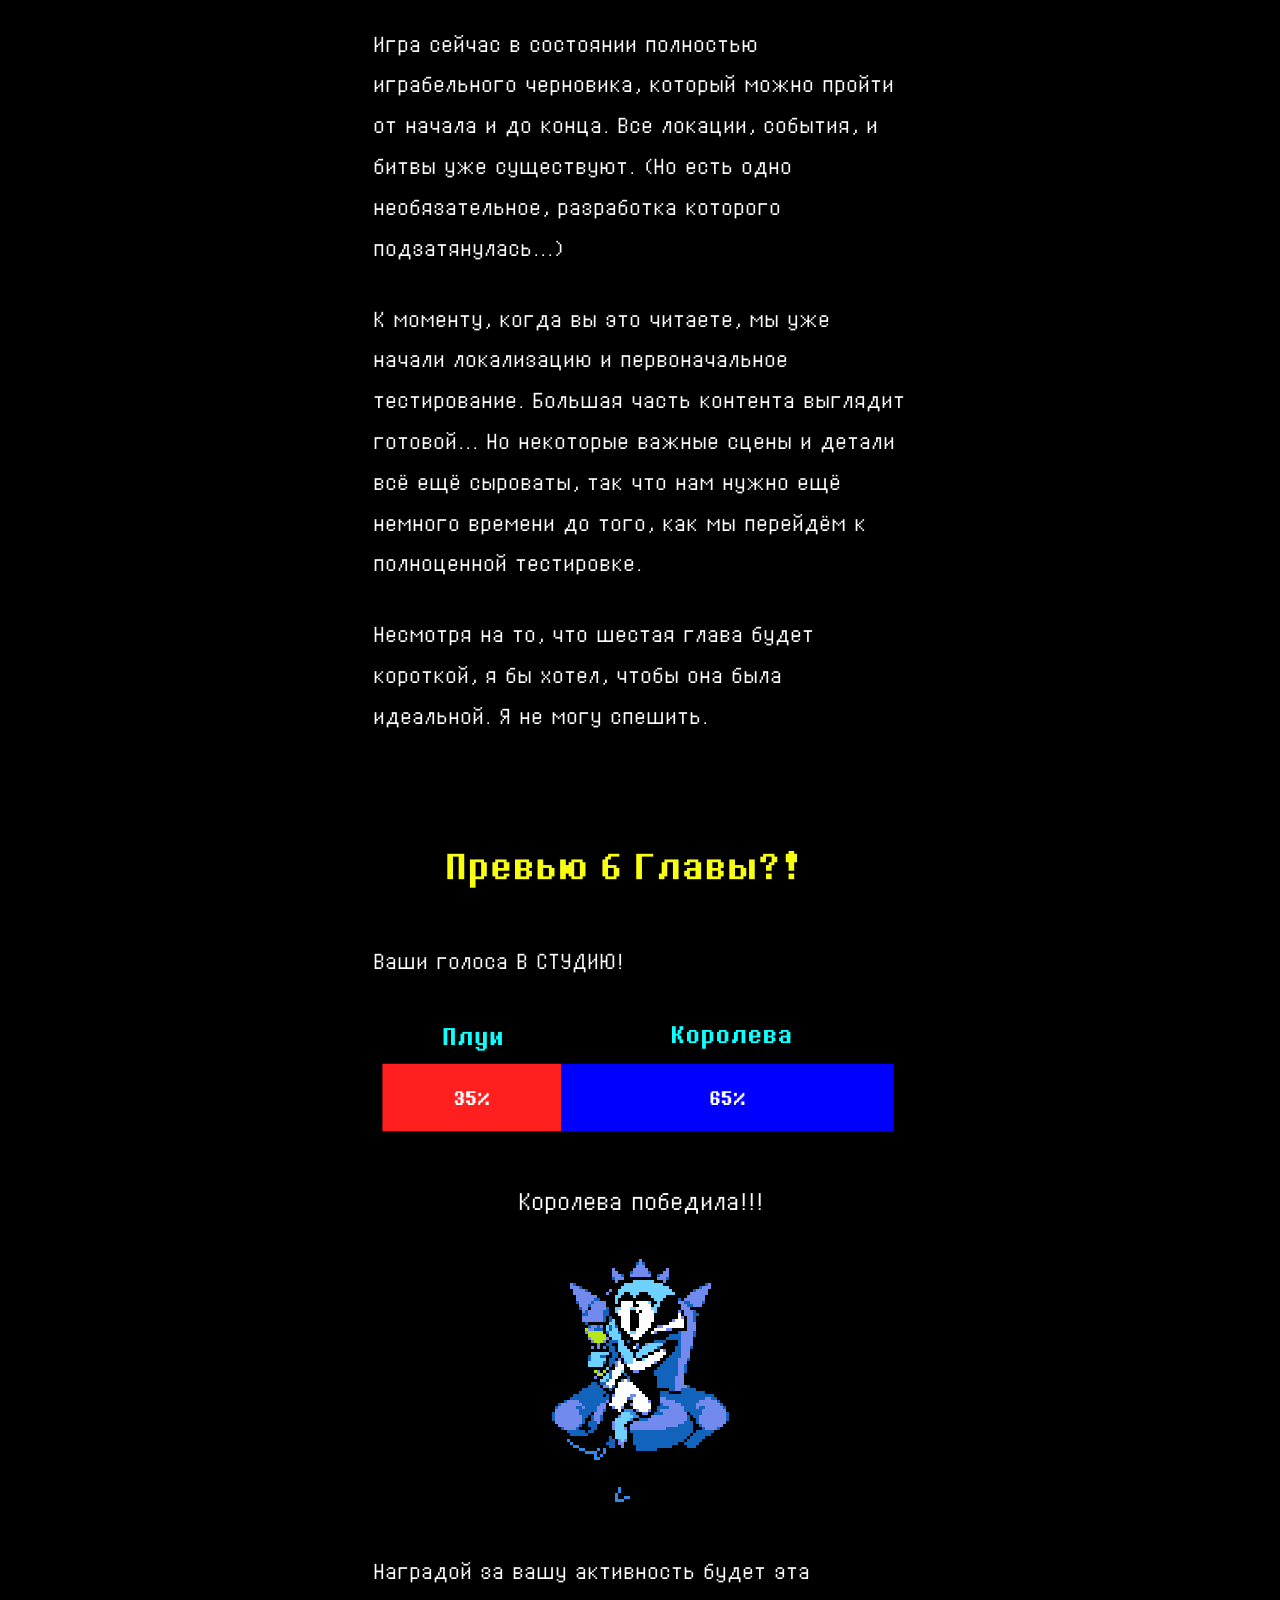
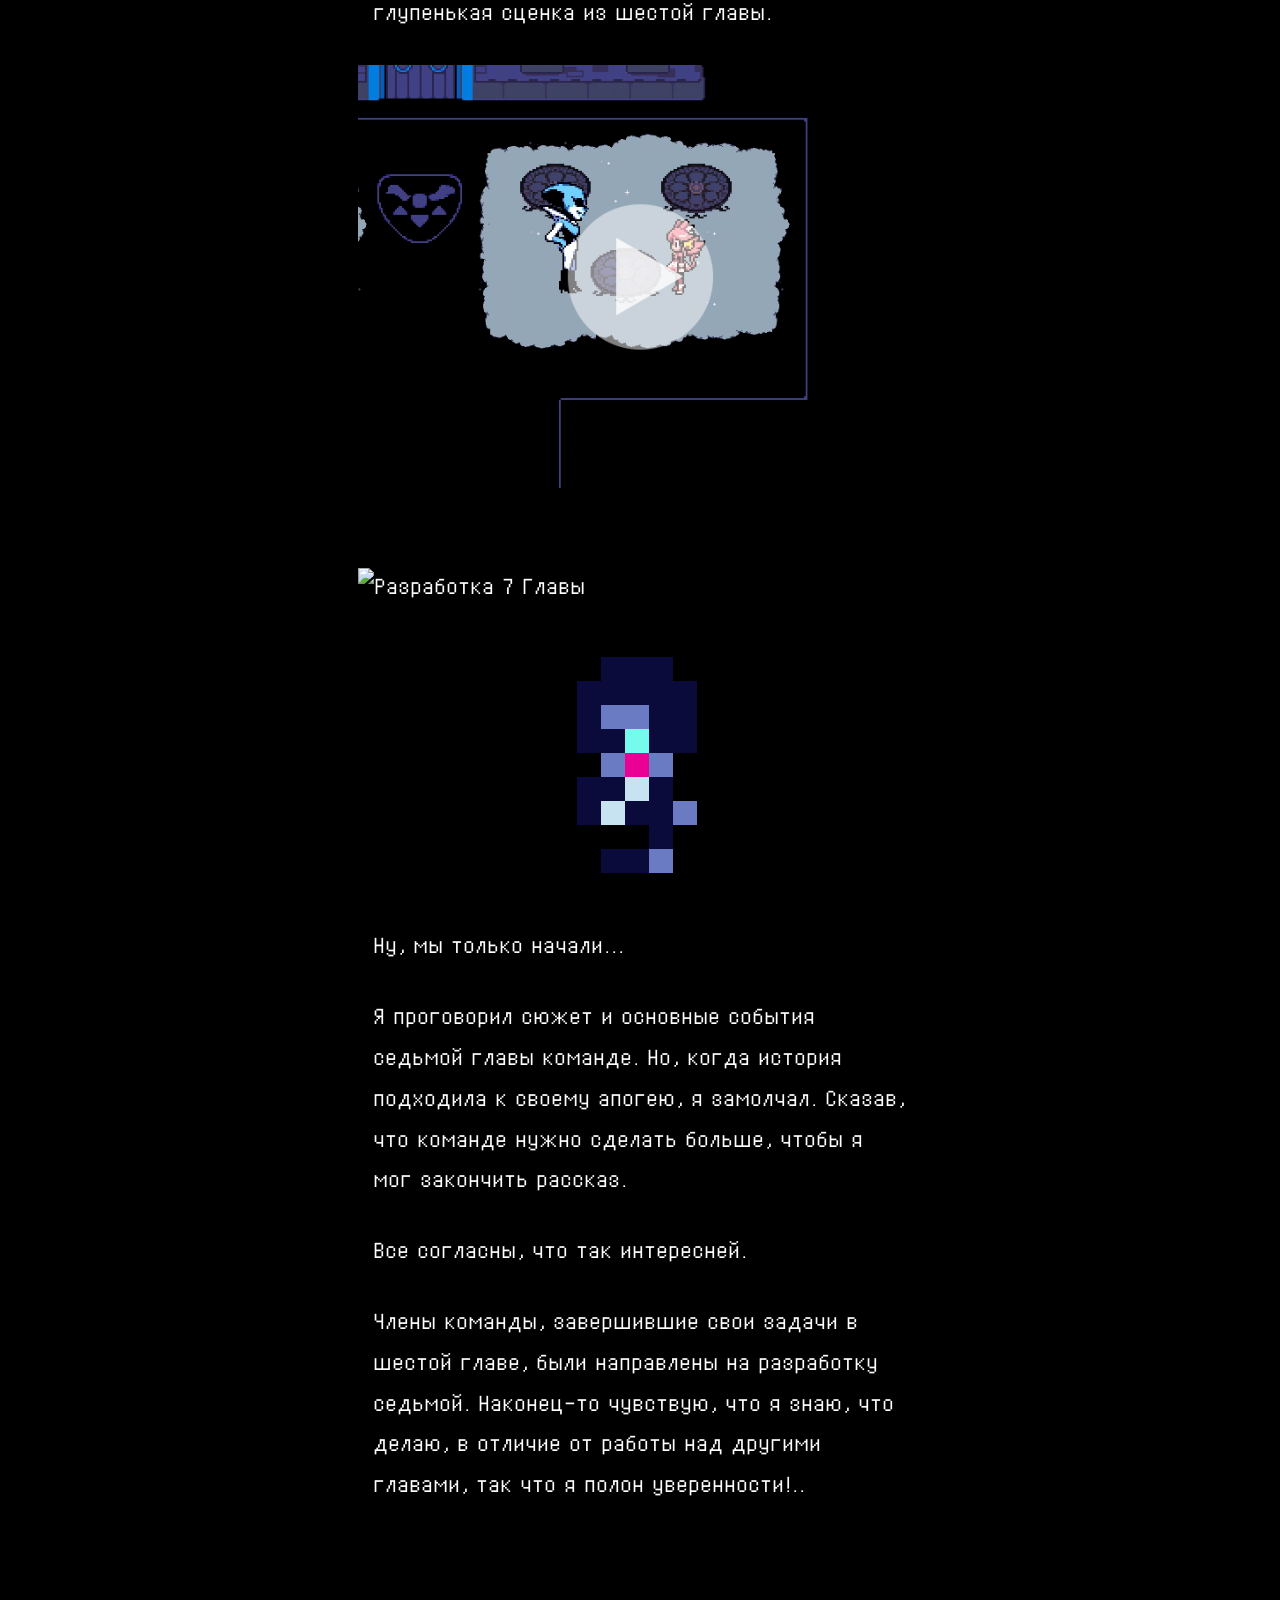
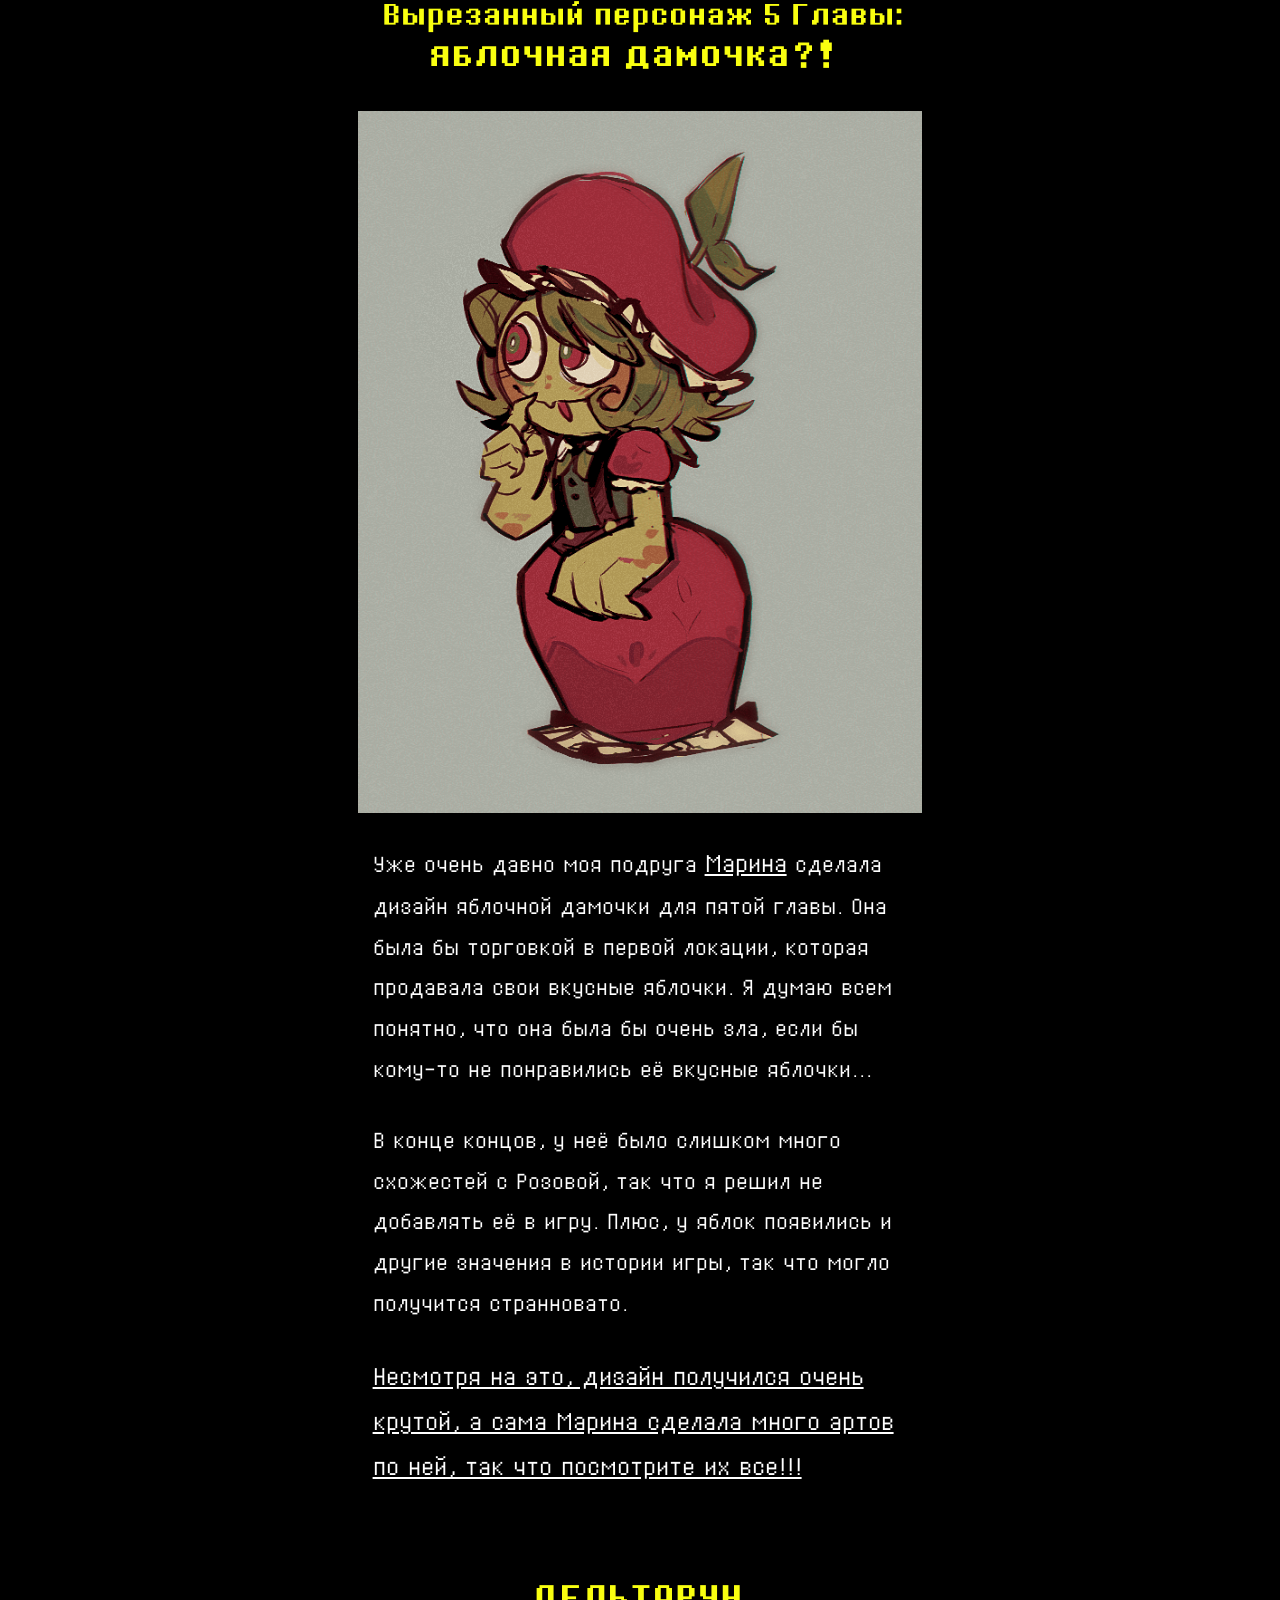
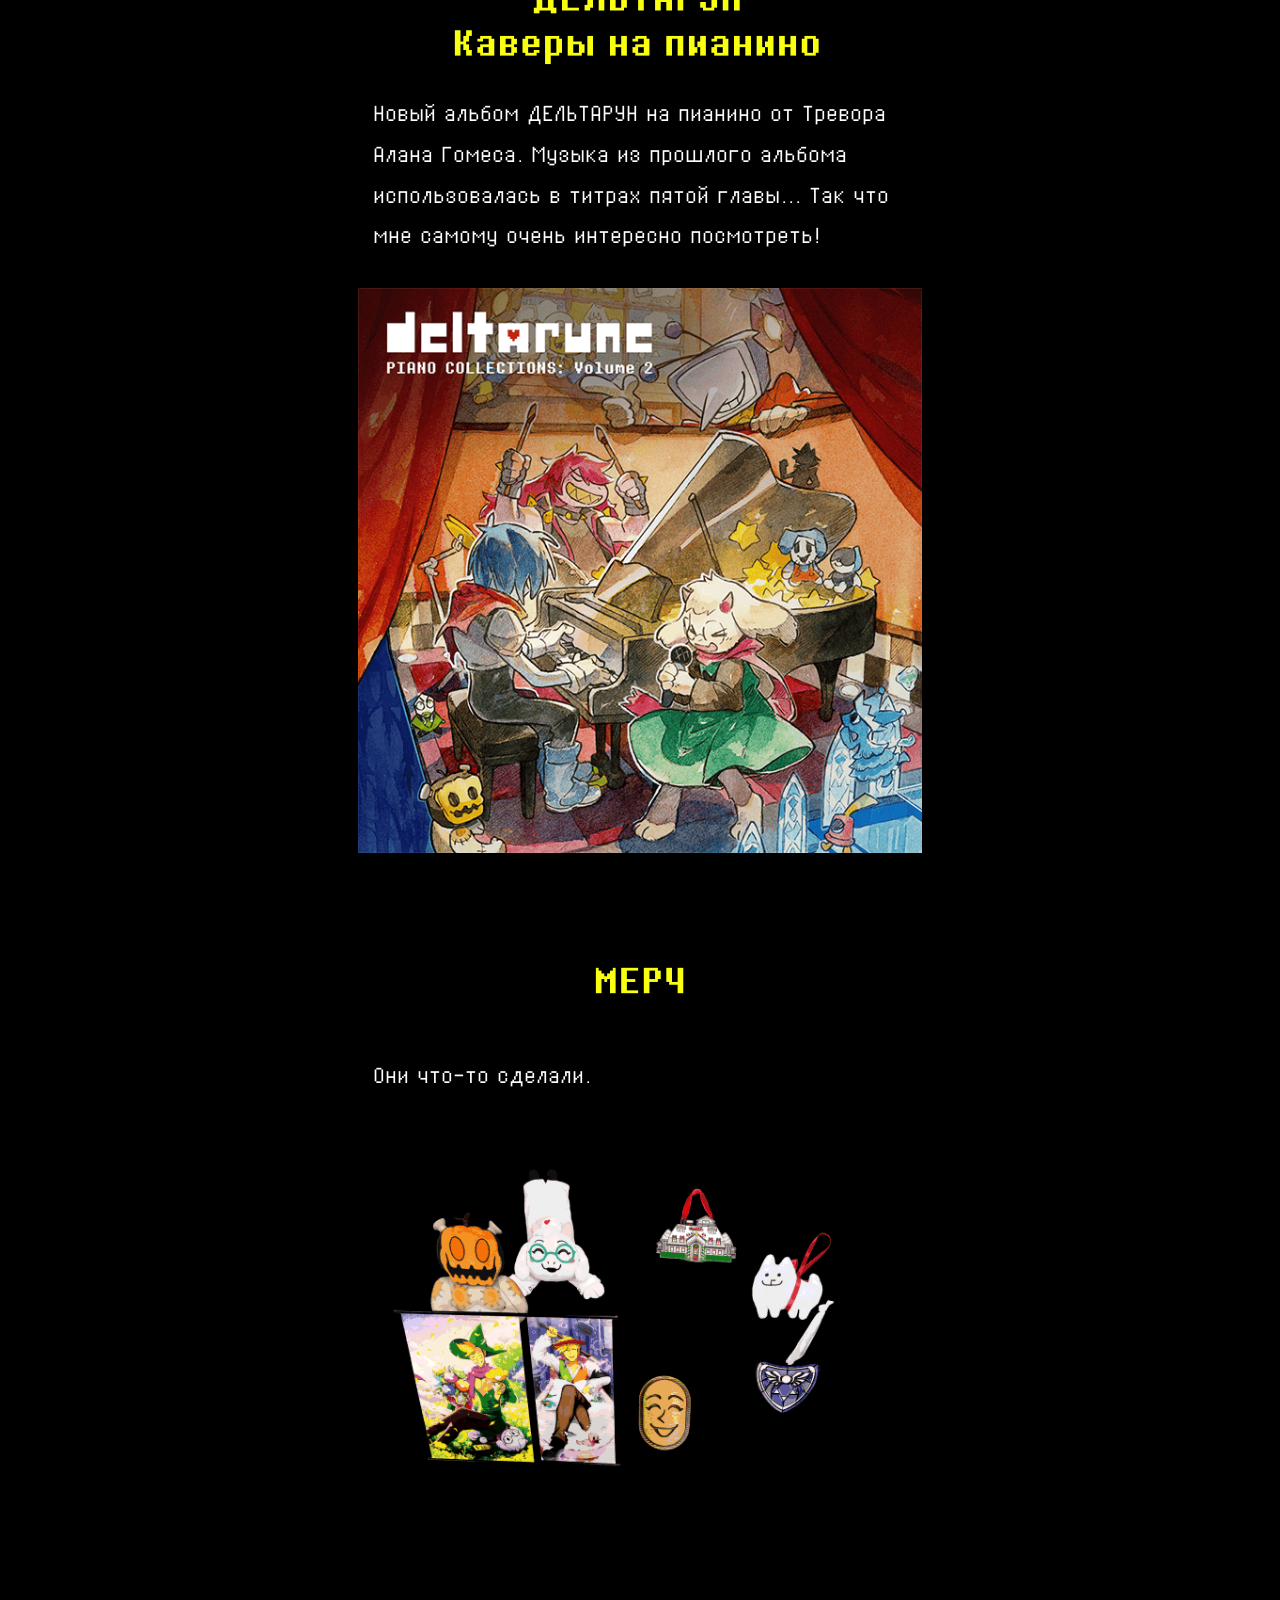
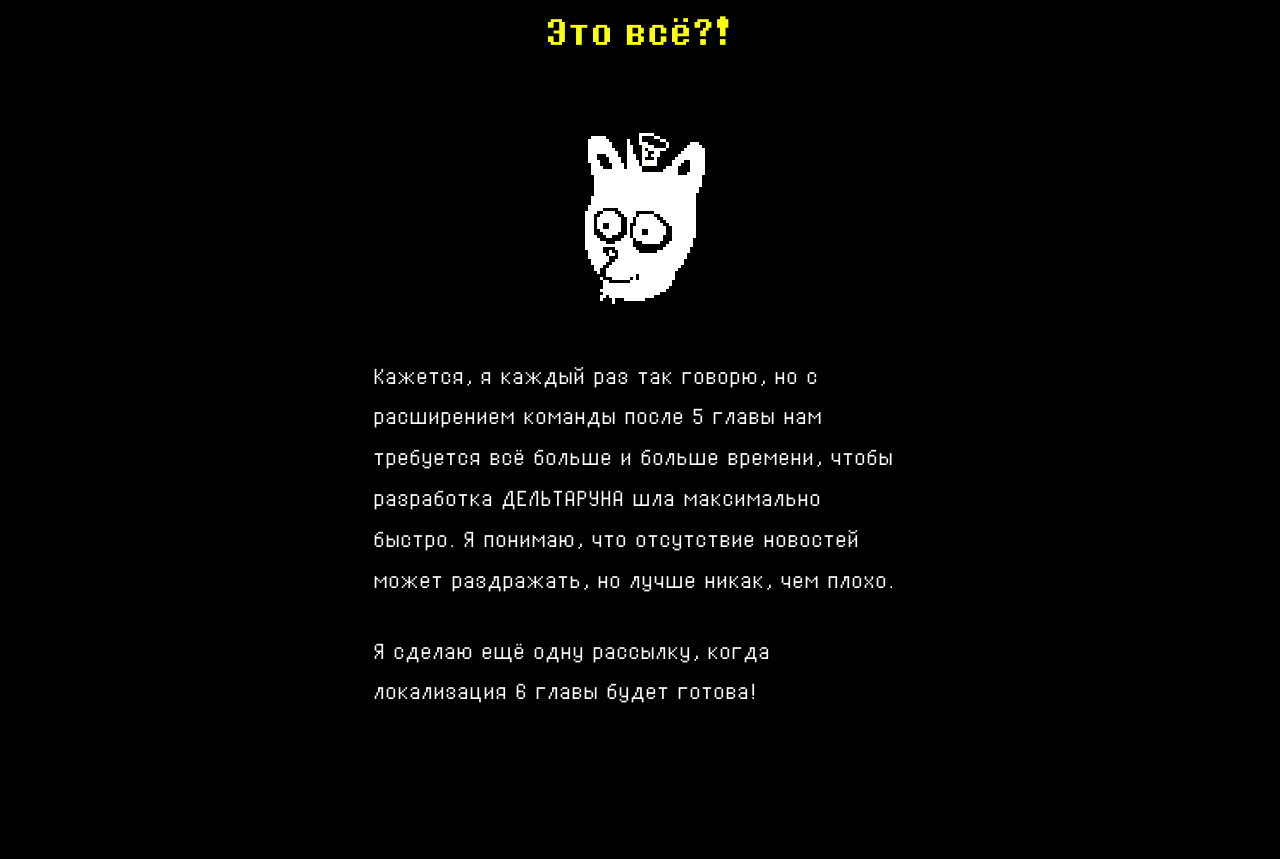
==== commit 503aa277: "добавил видос" ====
--- a/index.html
+++ b/index.html
@@ -191,7 +191,7 @@
 
 <p>Наградой за вашу активность будет эта глупенькая сценка из шестой главы.</p>
 
-<a href="https://email-files.fangamer.com/list_48/campaign_19/newsletter_pink_queen_en-mY6ff5HB5RNlunvi.mp4" target="_blank">
+<a href="index_files/video.mp4" target="_blank">
   <img src="index_files/queen-pink-thumb-mY6ff5HB5RNlunvi_R-sQ.png" alt="Сценка с Королевой" class="image-full" />
 </a>
 
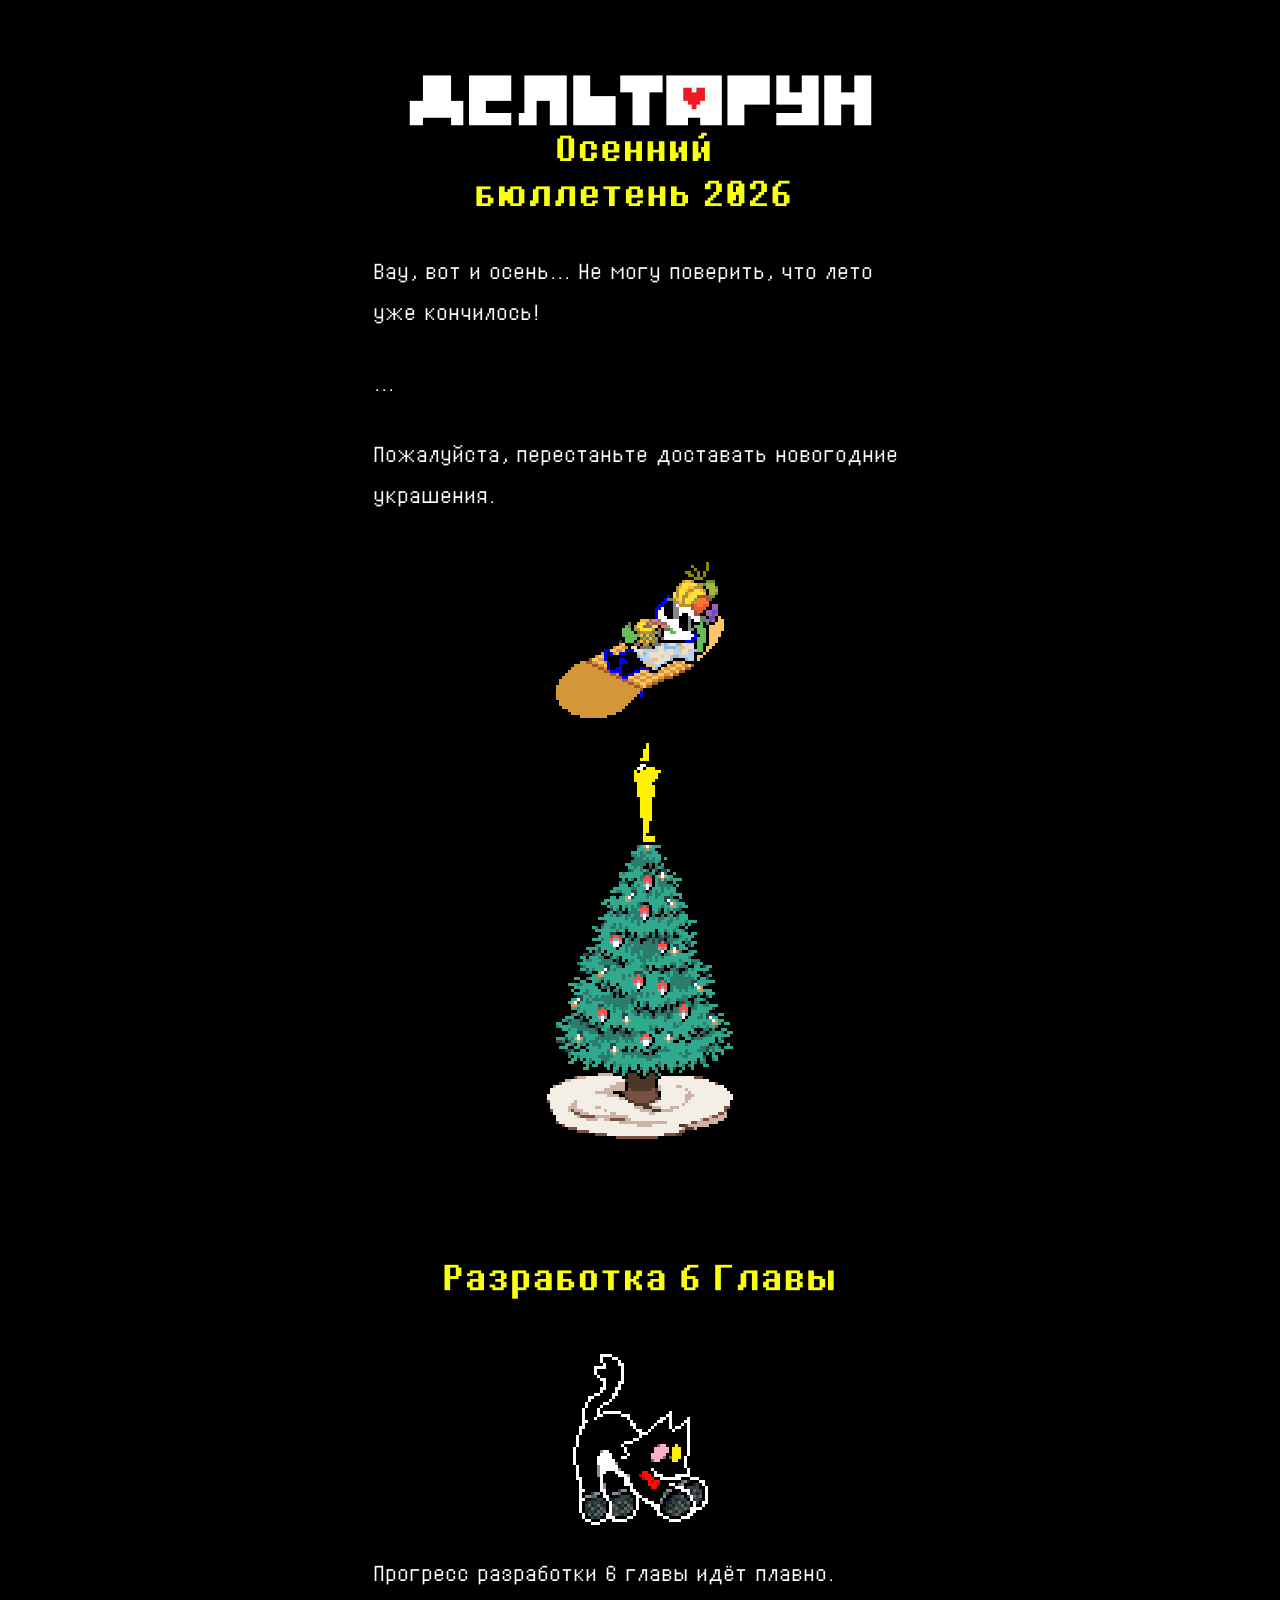
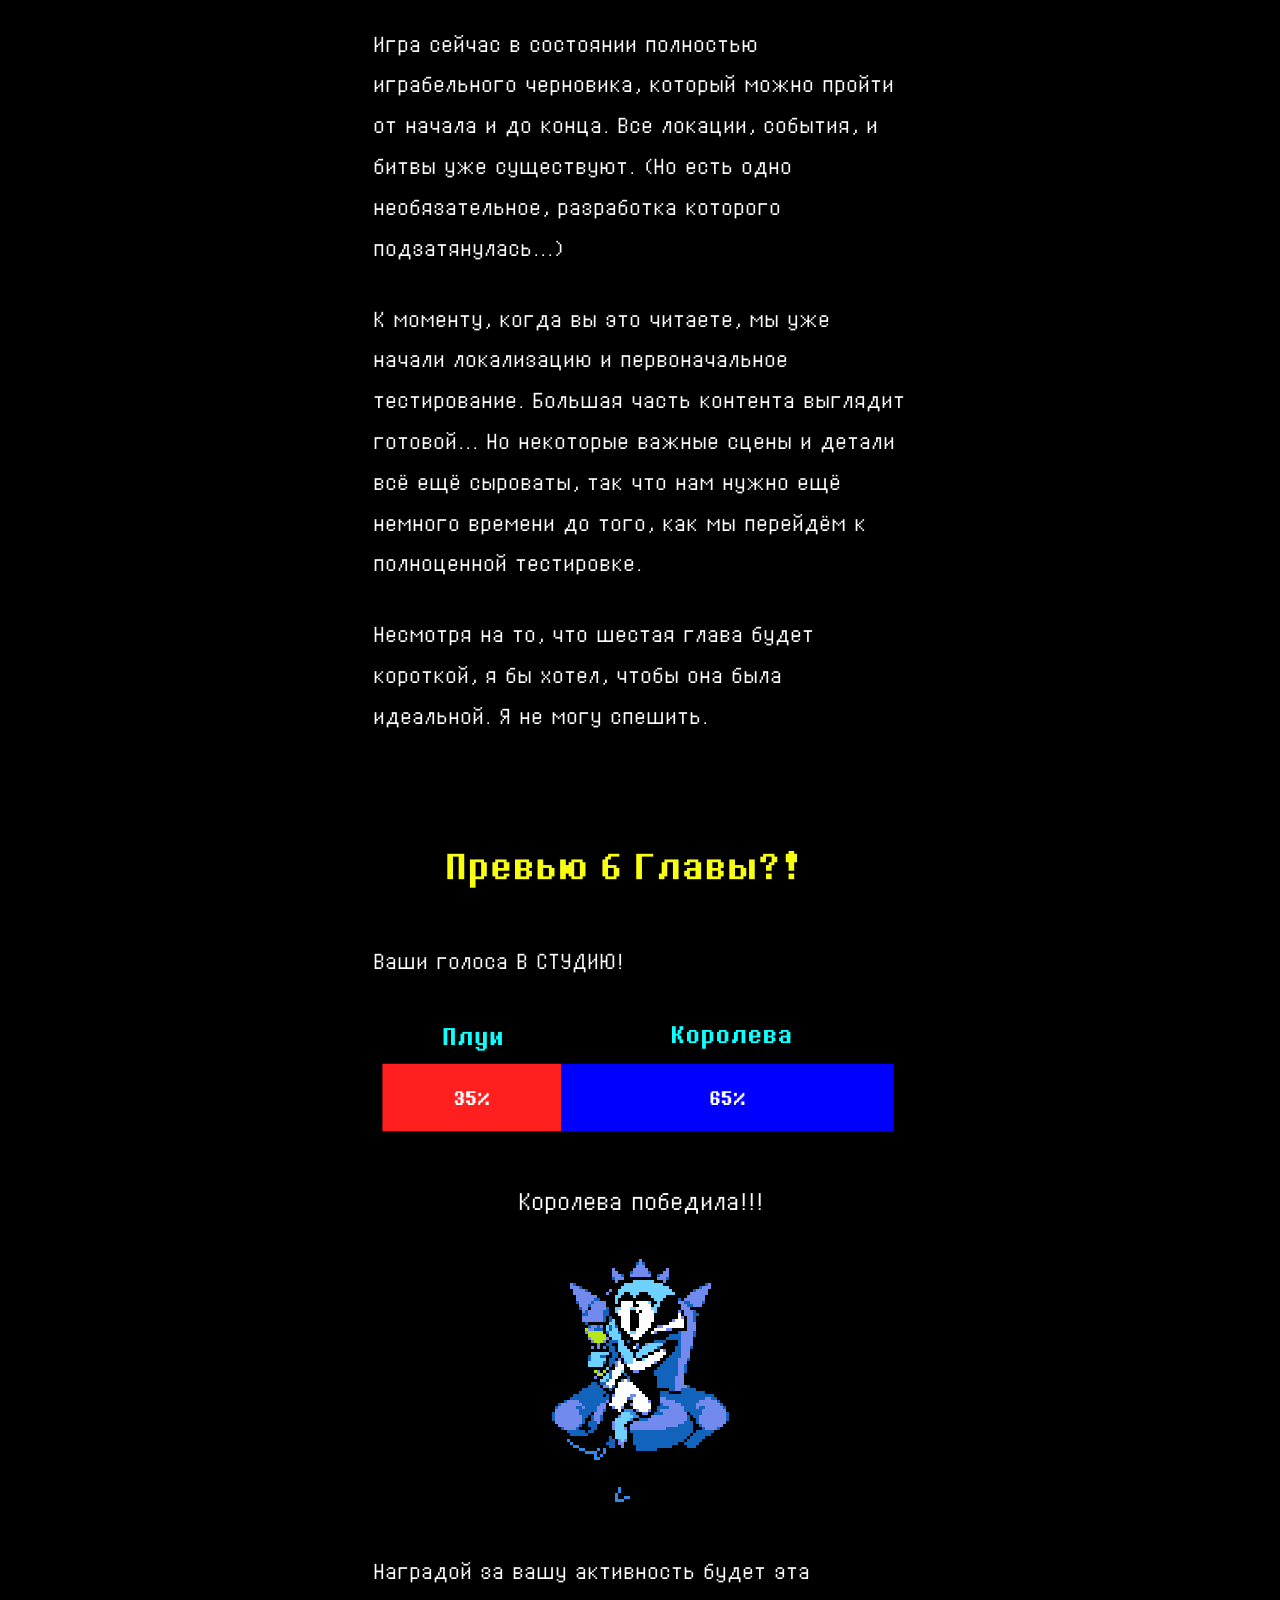
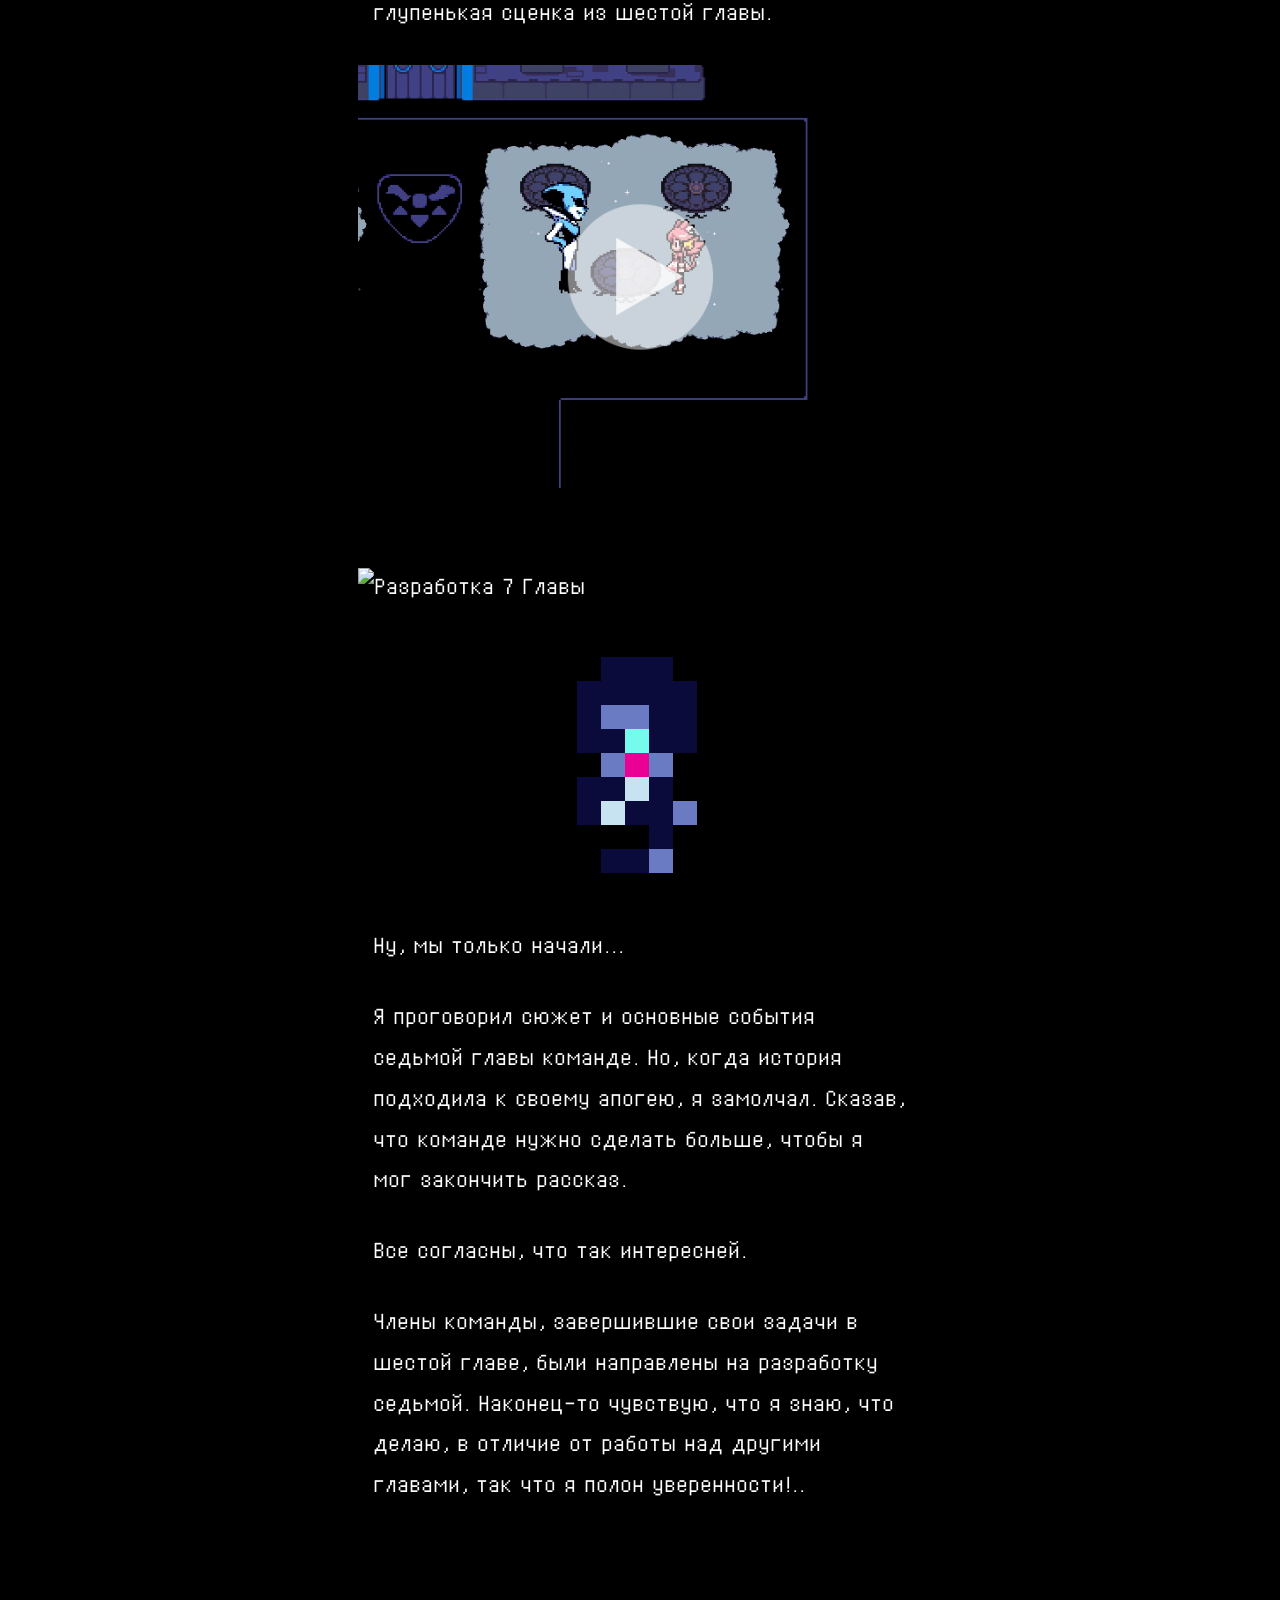
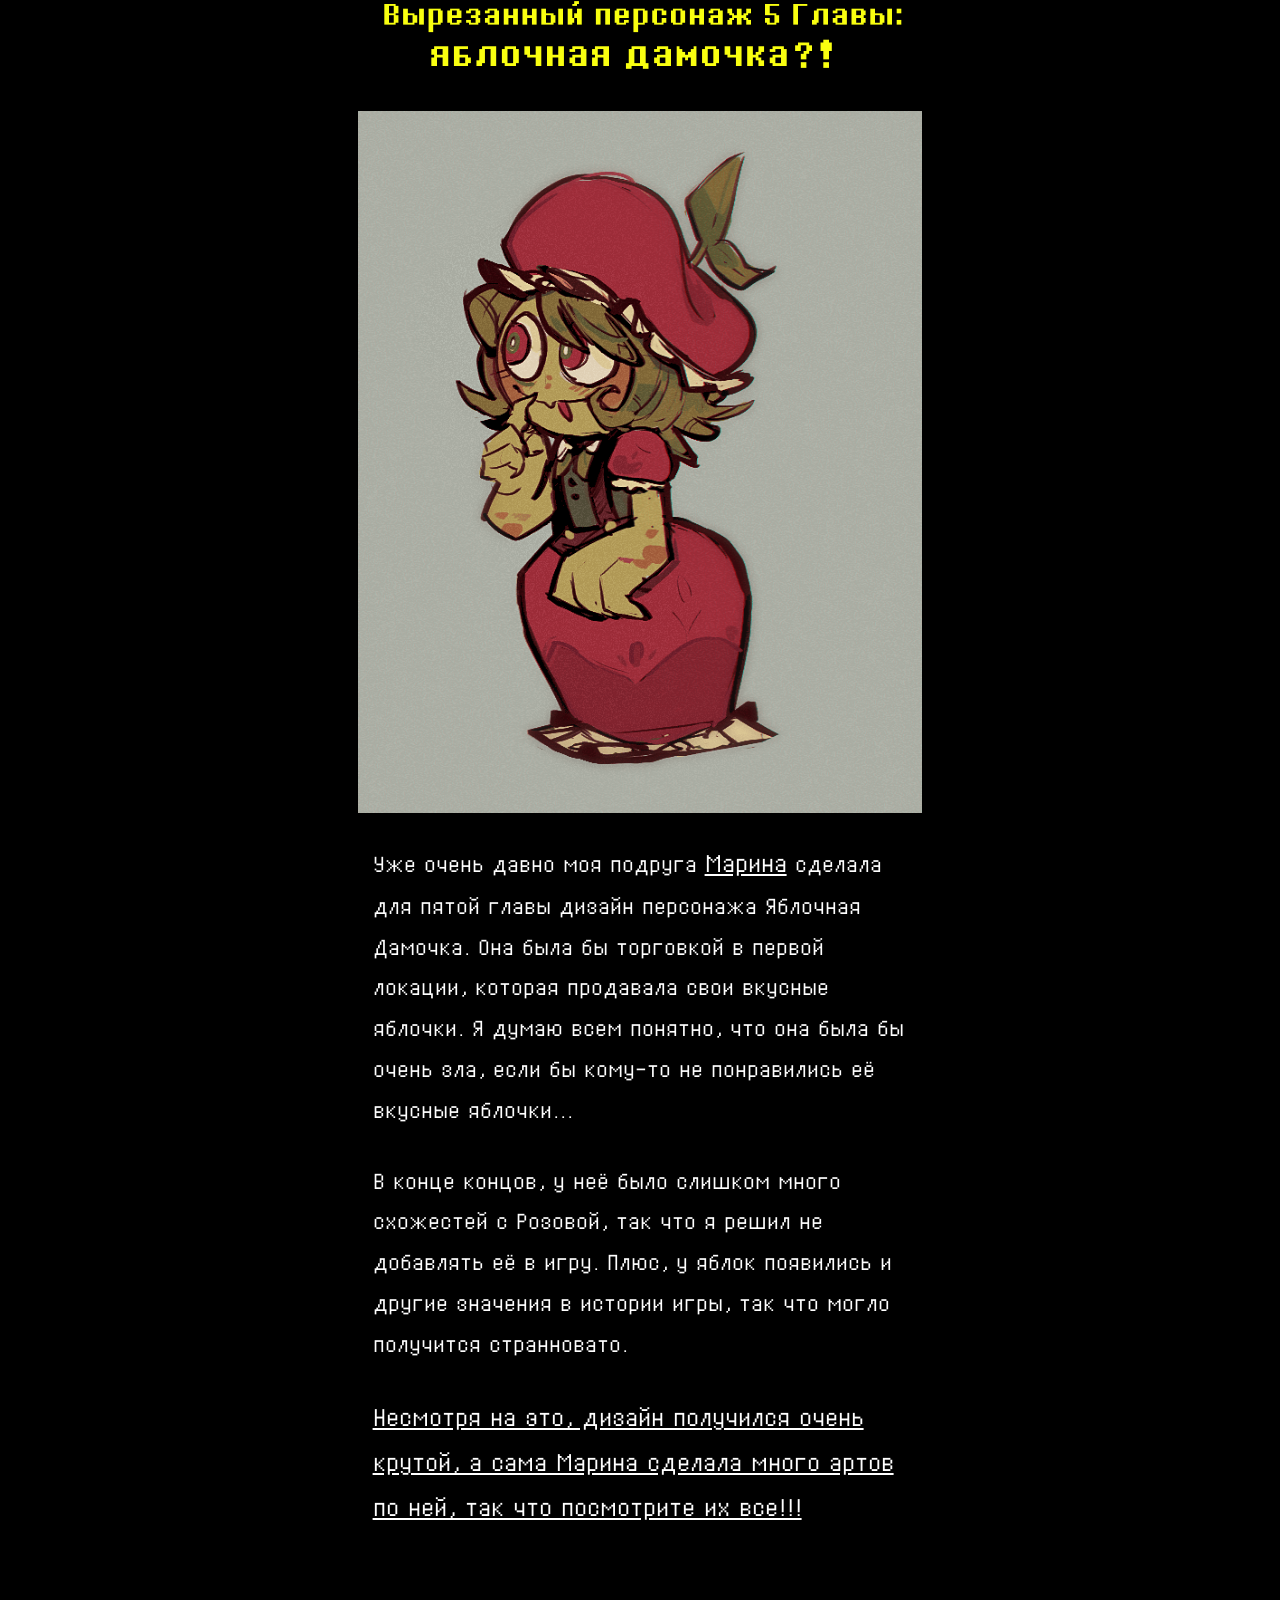
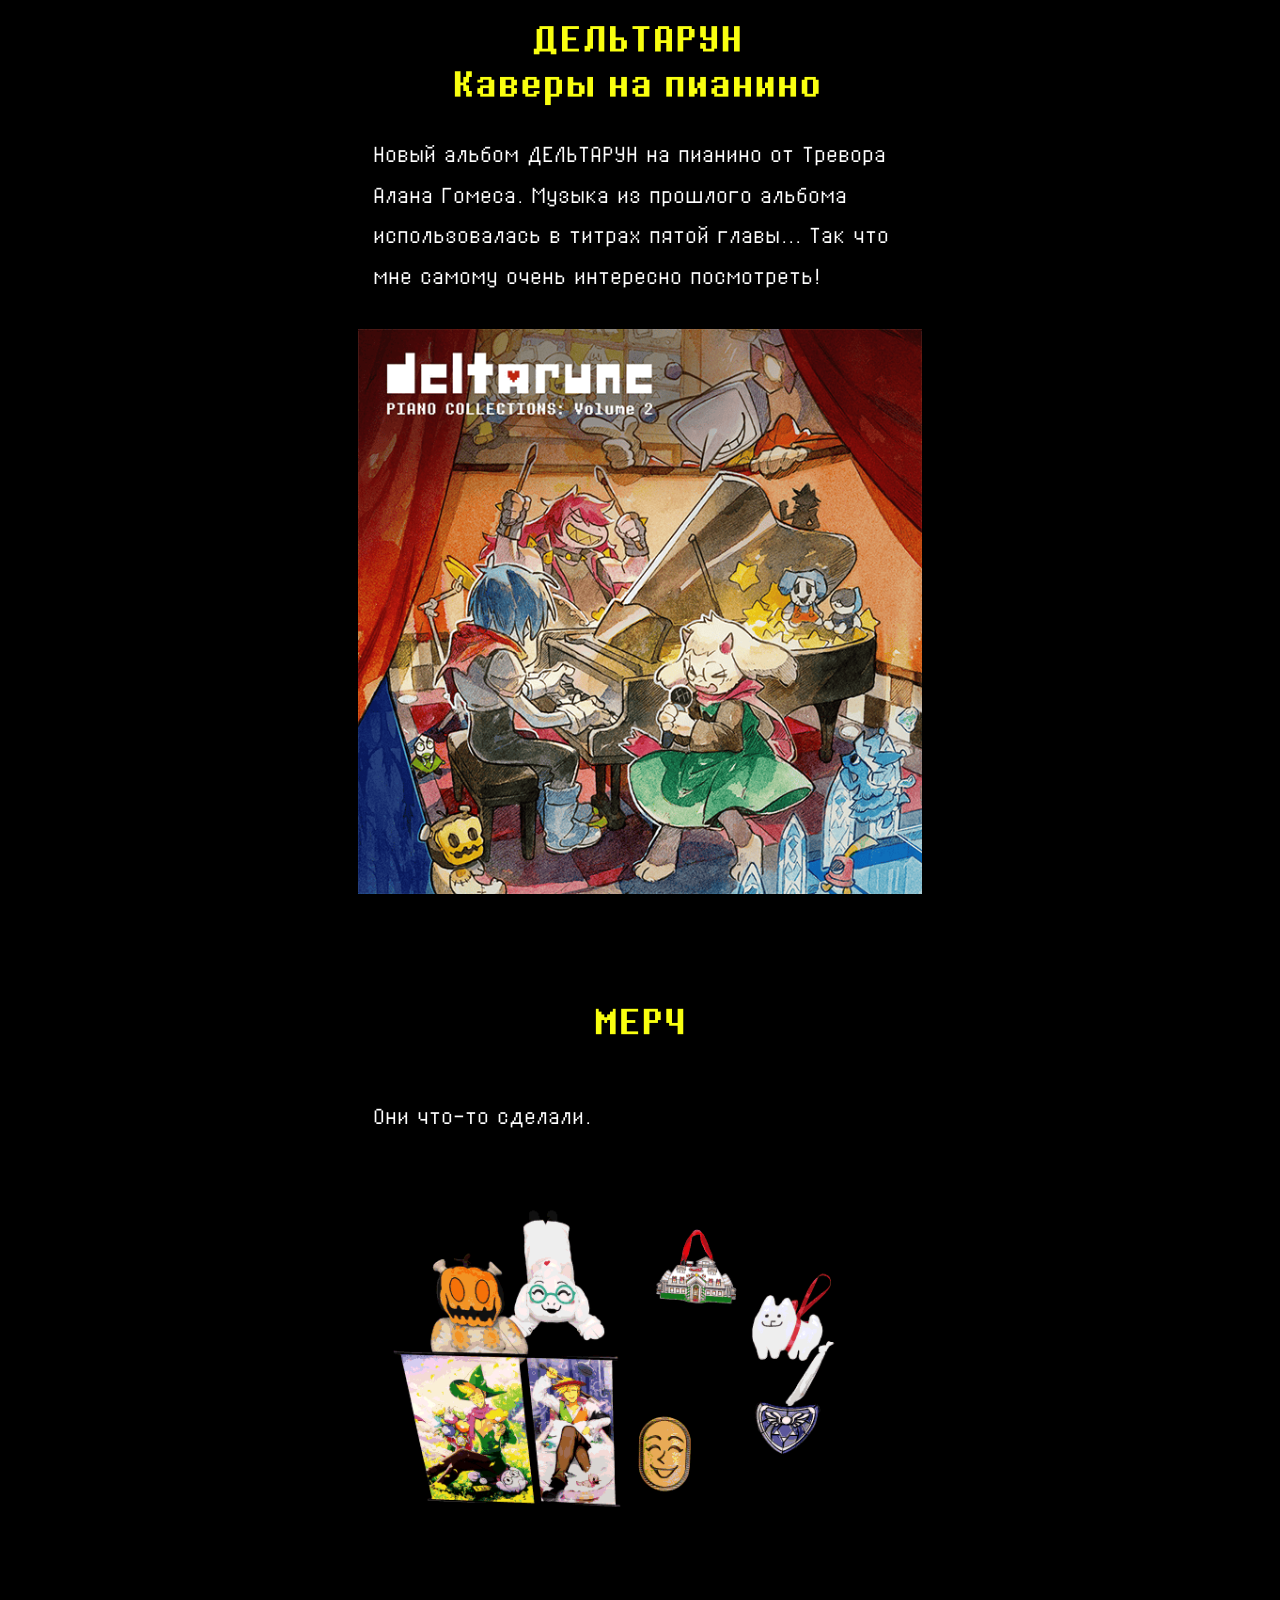
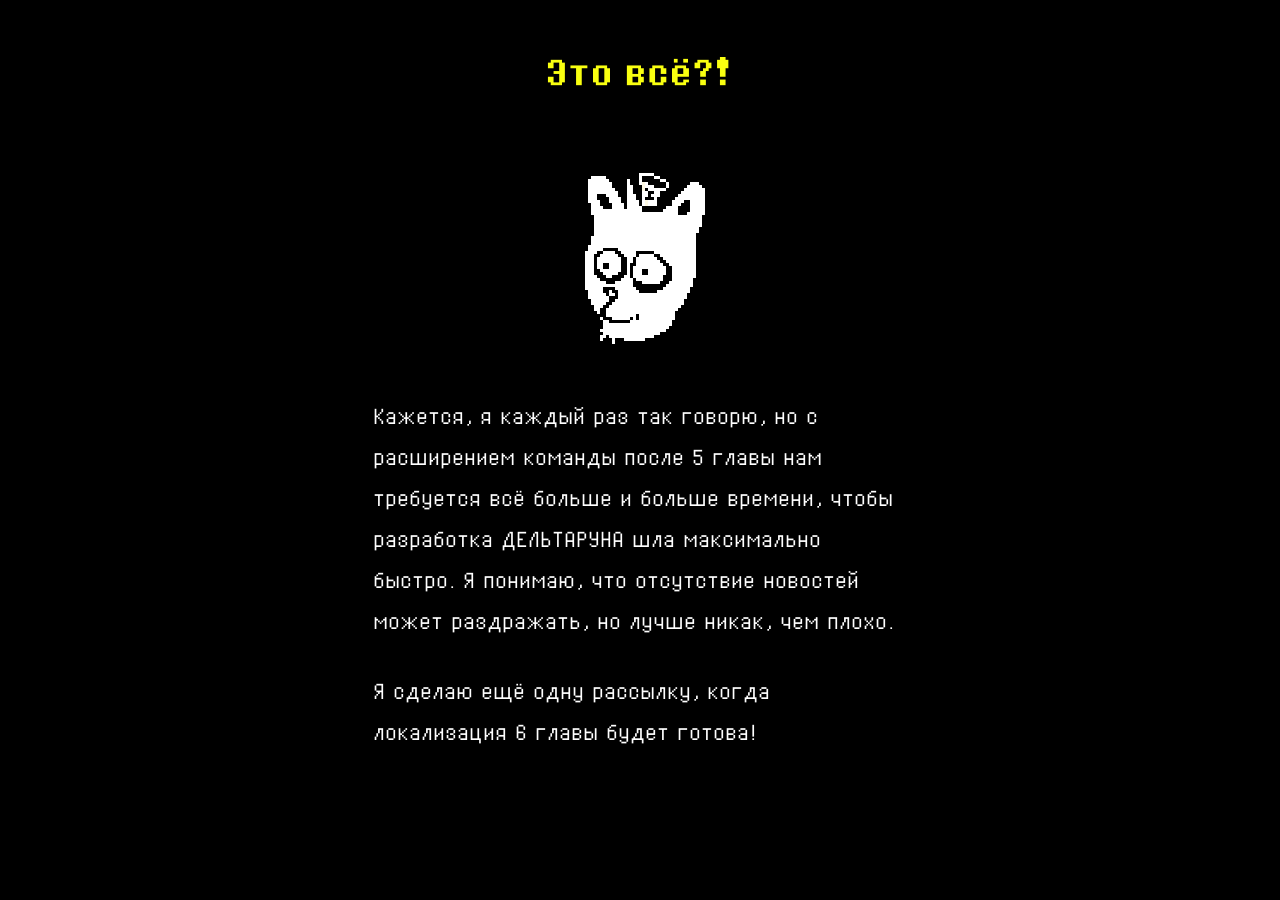
==== commit ebd6c289: "Яблочная Дамочка" ====
--- a/index.html
+++ b/index.html
@@ -215,7 +215,7 @@
 
 <img src="index_files/girlington-mY6ff5HB5RNlunvi_R-sQ.png" alt="Яблочная дамочка" class="image-full" />
 
-<p>Уже очень давно моя подруга <a href="https://sylladexter.carrd.co/" target="_blank">Марина</a> сделала дизайн яблочной дамочки для пятой главы. Она была бы торговкой в первой локации, которая продавала свои вкусные яблочки. Я думаю всем понятно, что она была бы очень зла, если бы кому-то не понравились её вкусные яблочки...</p>
+<p>Уже очень давно моя подруга <a href="https://sylladexter.carrd.co/" target="_blank">Марина</a> сделала для пятой главы дизайн персонажа Яблочная Дамочка. Она была бы торговкой в первой локации, которая продавала свои вкусные яблочки. Я думаю всем понятно, что она была бы очень зла, если бы кому-то не понравились её вкусные яблочки...</p>
 
 <p>В конце концов, у неё было слишком много схожестей с Розовой, так что я решил не добавлять её в игру. Плюс, у яблок появились и другие значения в истории игры, так что могло получится странновато.</p>
 
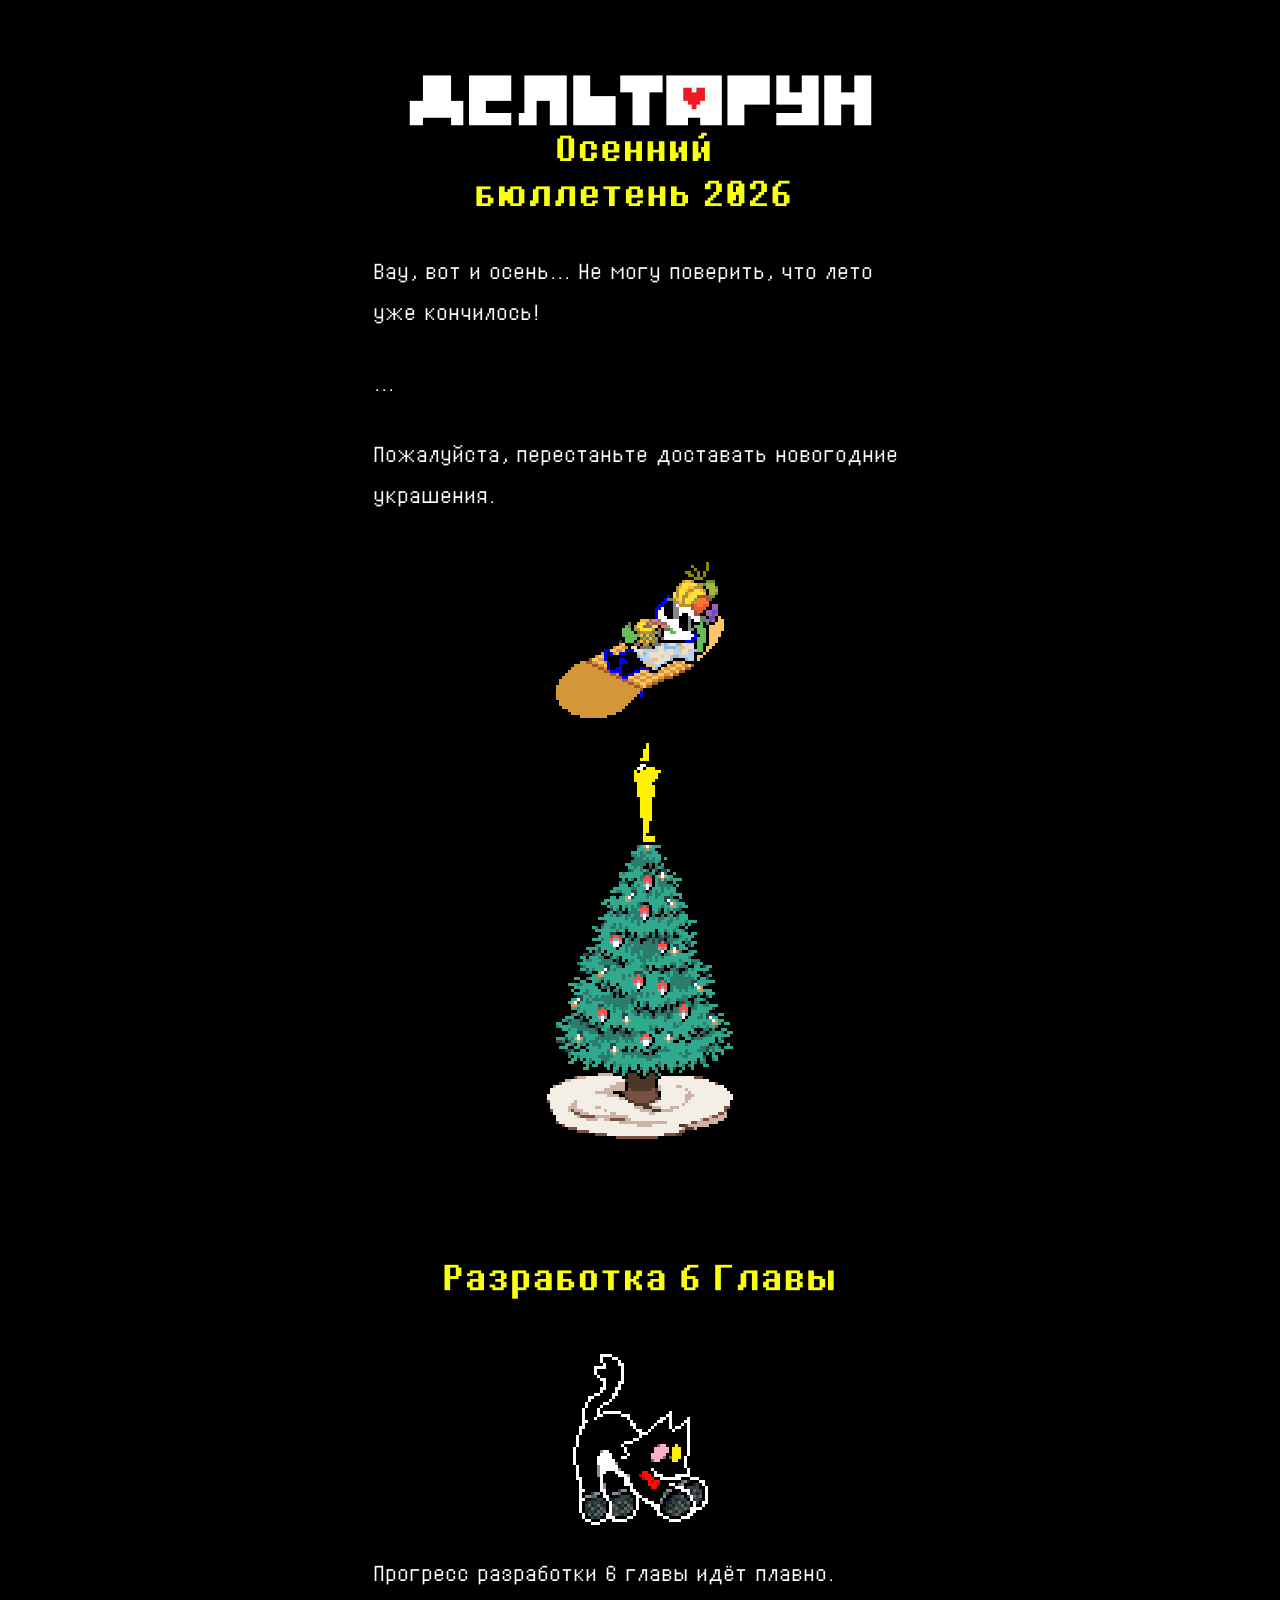
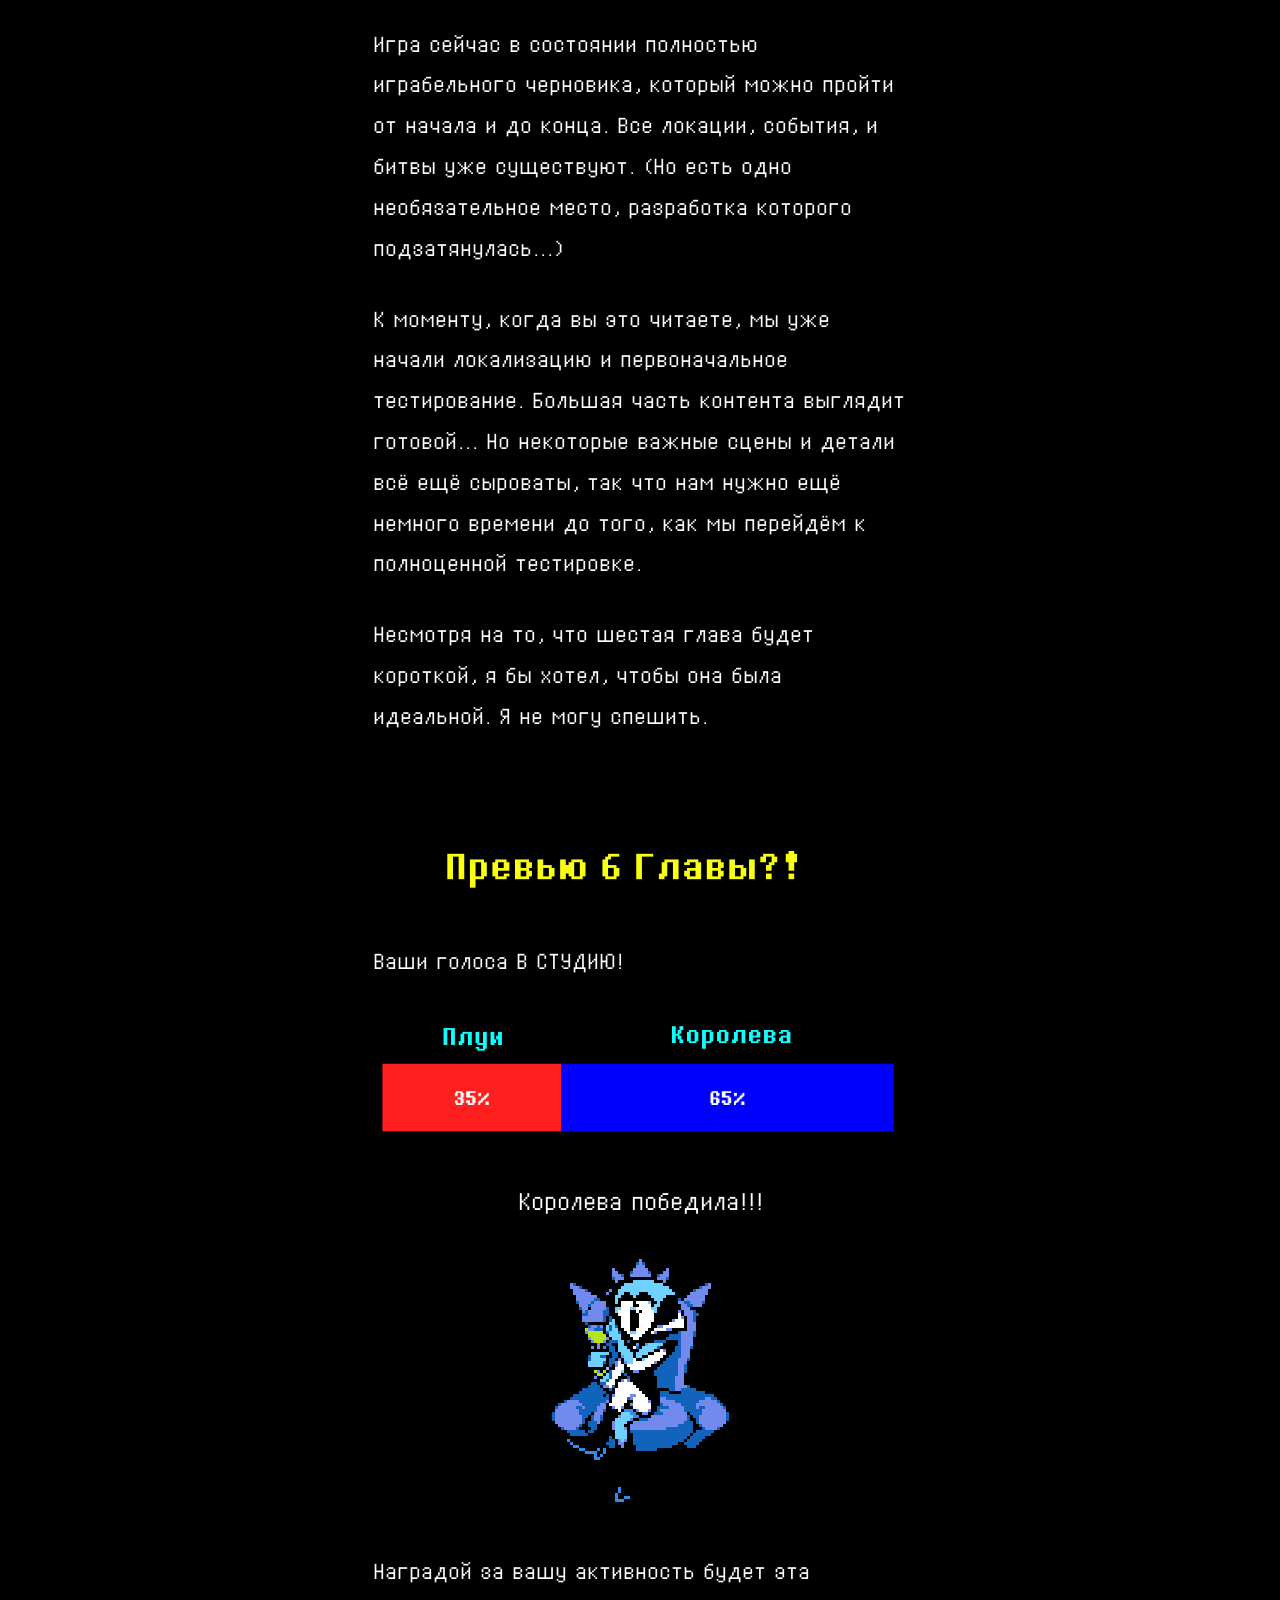
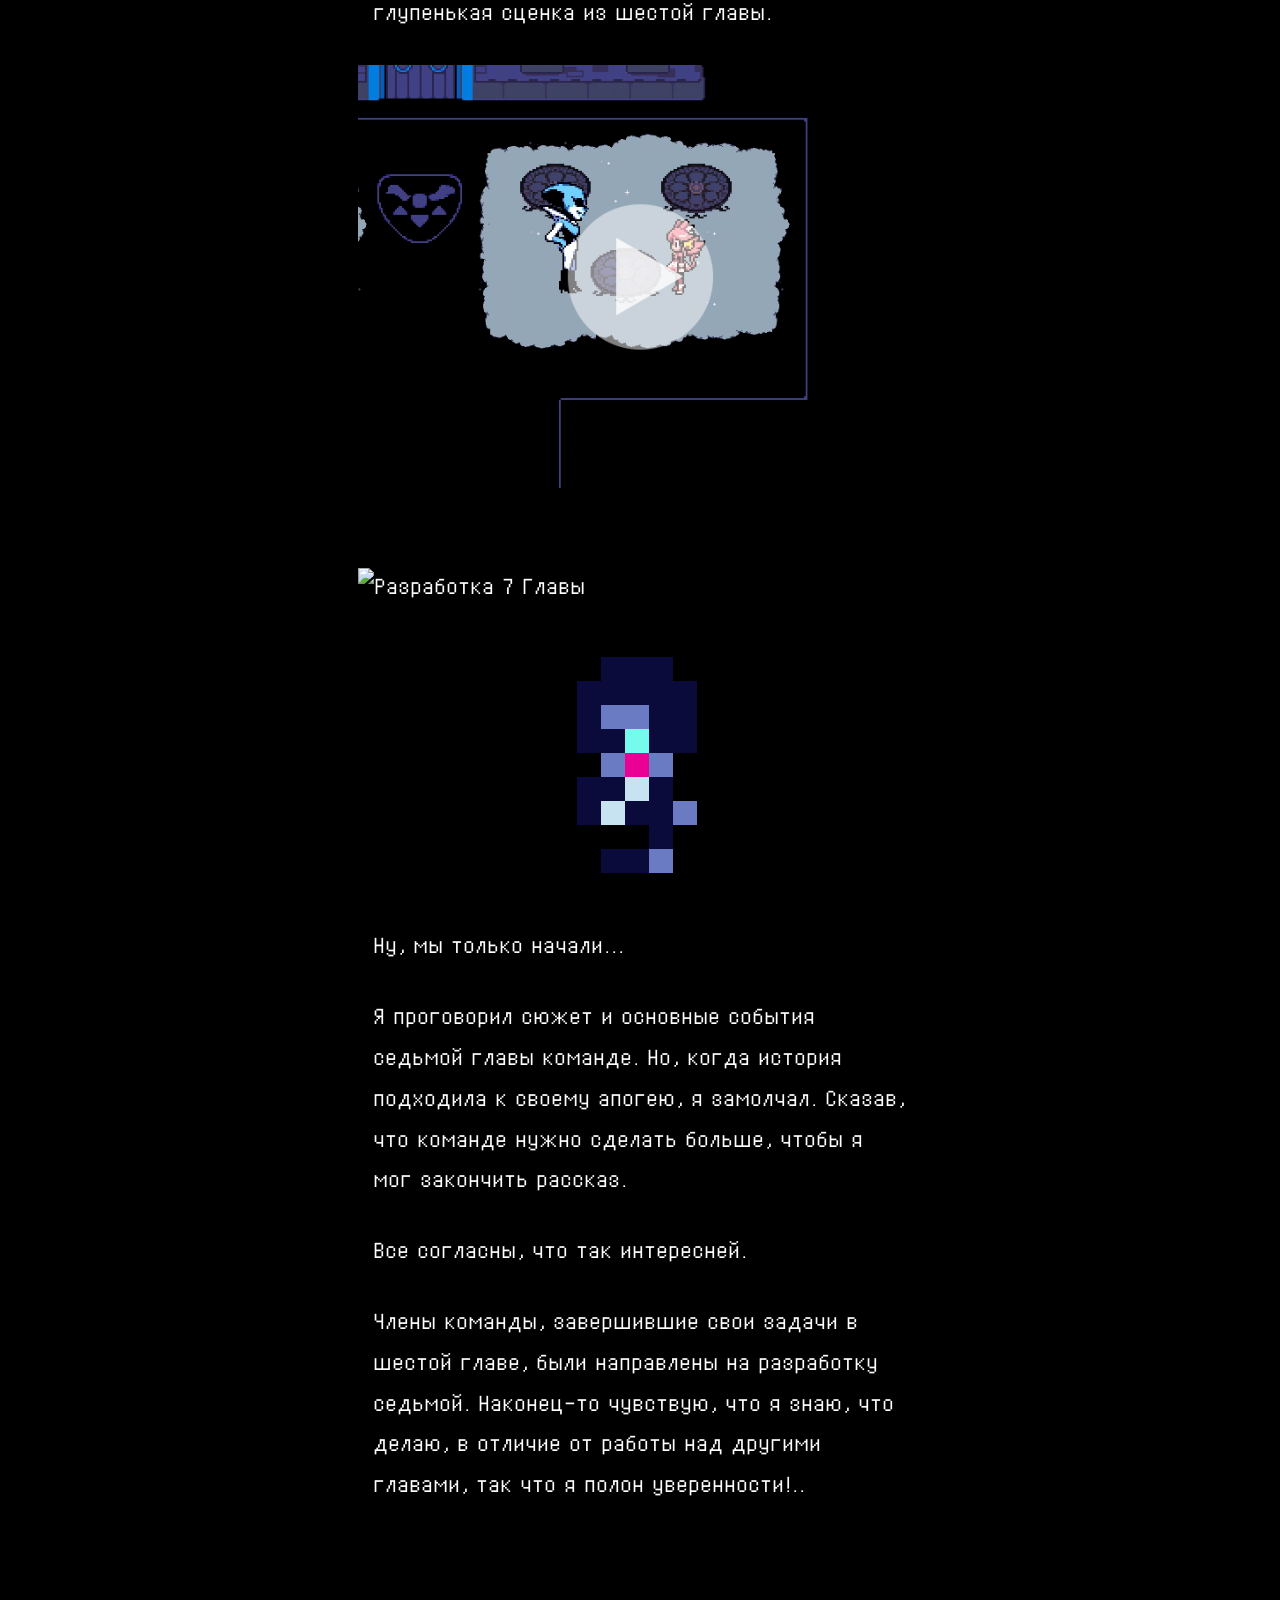
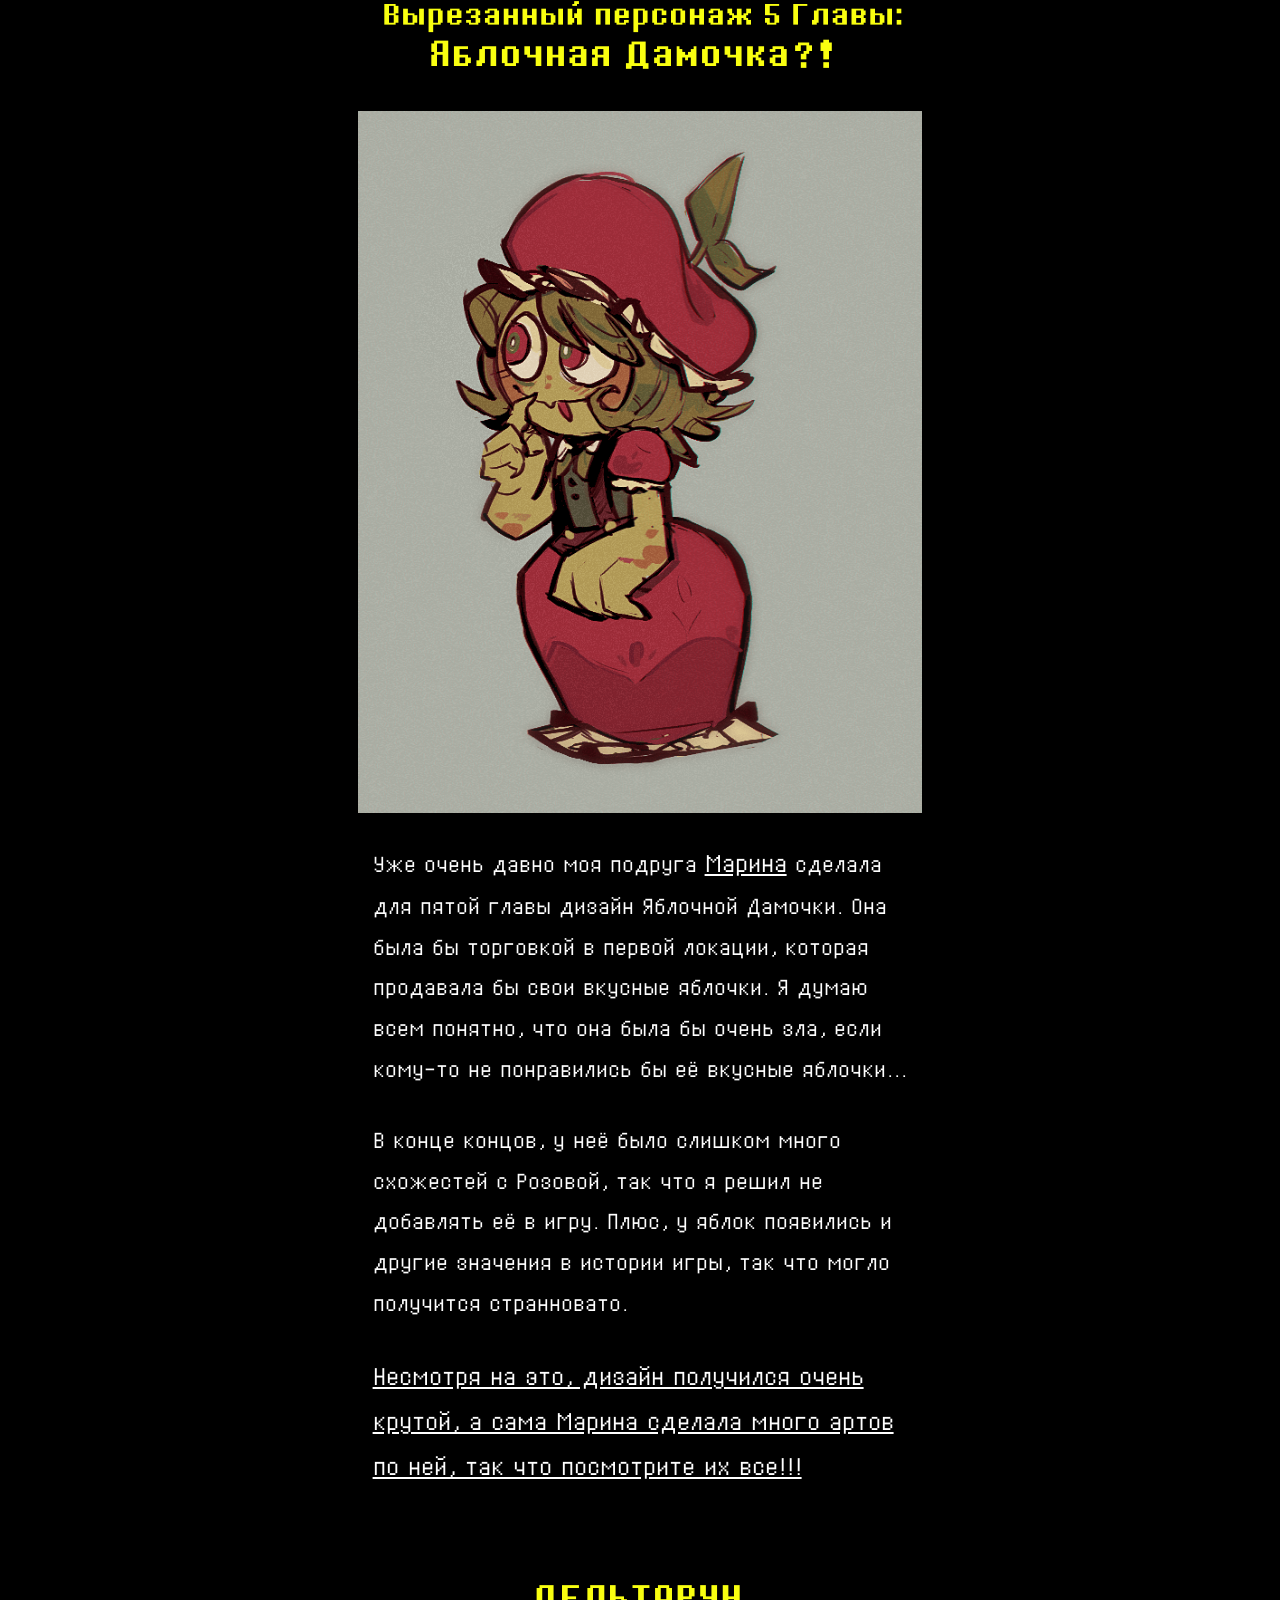
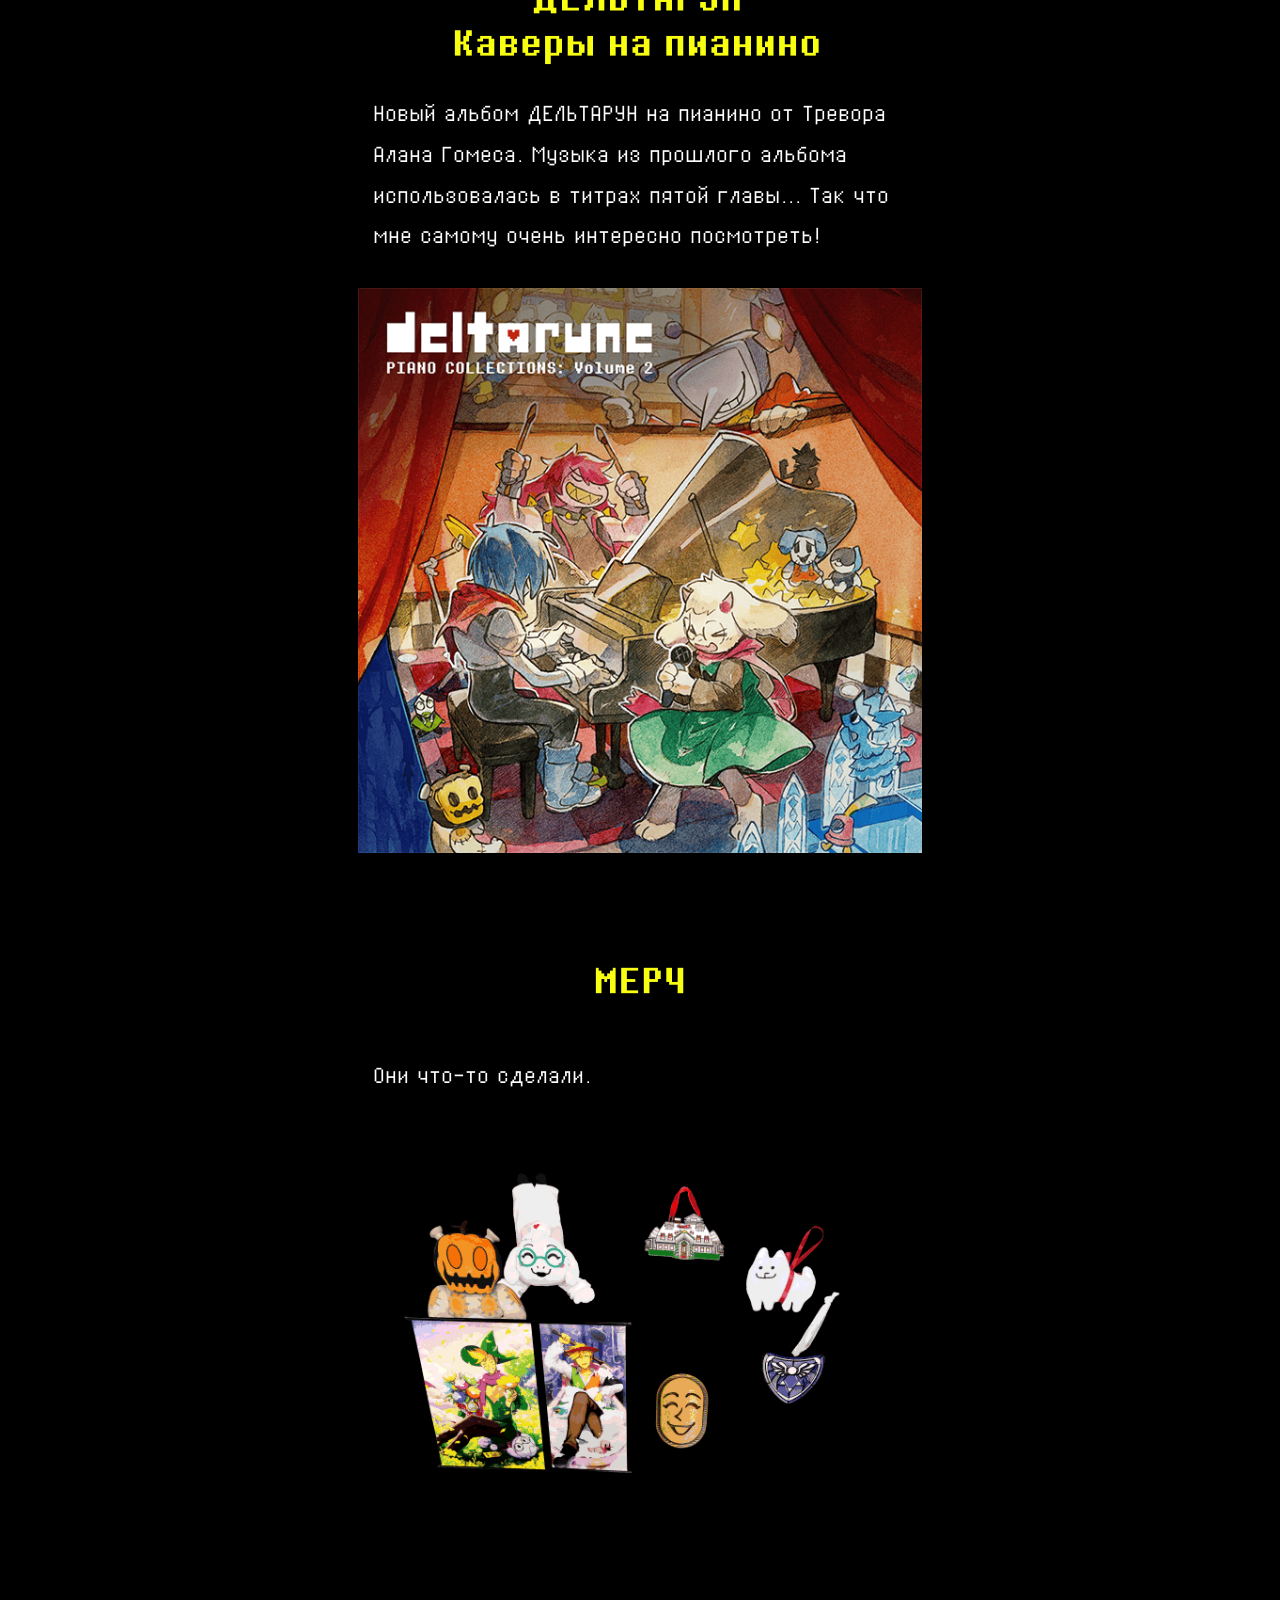
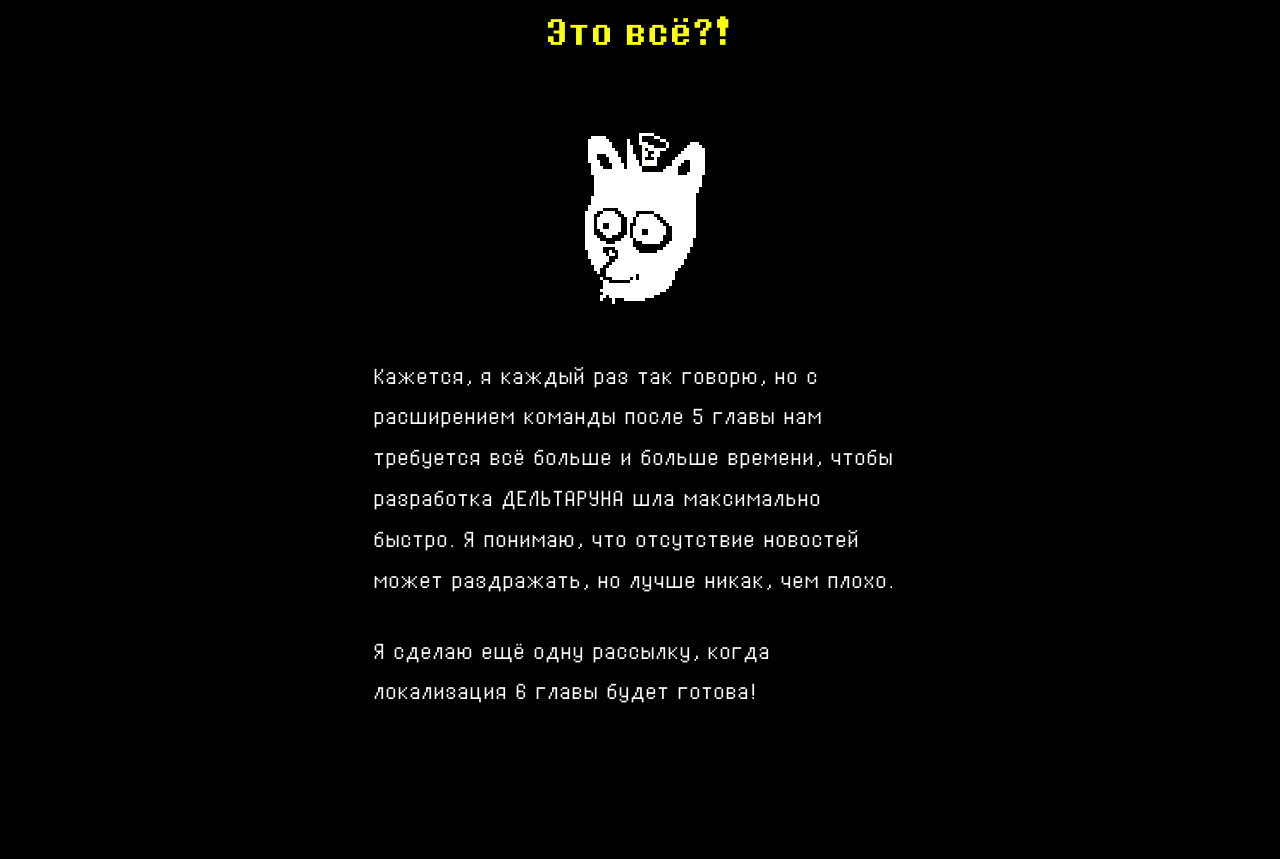
==== commit afbad48b: "Мои правки" ====
--- a/index.html
+++ b/index.html
@@ -172,7 +172,7 @@
 
 <p>Прогресс разработки 6 главы идëт плавно.</p>
 
-<p>Игра сейчас в состоянии полностью играбельного черновика, который можно пройти от начала и до конца. Все локации, события, и битвы уже существуют. (Но есть одно необязательное, разработка которого подзатянулась...) </p>
+<p>Игра сейчас в состоянии полностью играбельного черновика, который можно пройти от начала и до конца. Все локации, события, и битвы уже существуют. (Но есть одно необязательное место, разработка которого подзатянулась...) </p>
 
 <p>К моменту, когда вы это читаете, мы уже начали локализацию и первоначальное тестирование. Большая часть контента выглядит готовой... Но некоторые важные сцены и детали всё ещё сыроваты, так что нам нужно ещё немного времени до того, как мы перейдëм к полноценной тестировке.</p>
 
@@ -215,7 +215,7 @@
 
 <img src="index_files/girlington-mY6ff5HB5RNlunvi_R-sQ.png" alt="Яблочная дамочка" class="image-full" />
 
-<p>Уже очень давно моя подруга <a href="https://sylladexter.carrd.co/" target="_blank">Марина</a> сделала для пятой главы дизайн персонажа Яблочная Дамочка. Она была бы торговкой в первой локации, которая продавала свои вкусные яблочки. Я думаю всем понятно, что она была бы очень зла, если бы кому-то не понравились её вкусные яблочки...</p>
+<p>Уже очень давно моя подруга <a href="https://sylladexter.carrd.co/" target="_blank">Марина</a> сделала для пятой главы дизайн Яблочной Дамочки. Она была бы торговкой в первой локации, которая продавала бы свои вкусные яблочки. Я думаю всем понятно, что она была бы очень зла, если кому-то не понравились бы её вкусные яблочки...</p>
 
 <p>В конце концов, у неё было слишком много схожестей с Розовой, так что я решил не добавлять её в игру. Плюс, у яблок появились и другие значения в истории игры, так что могло получится странновато.</p>
 
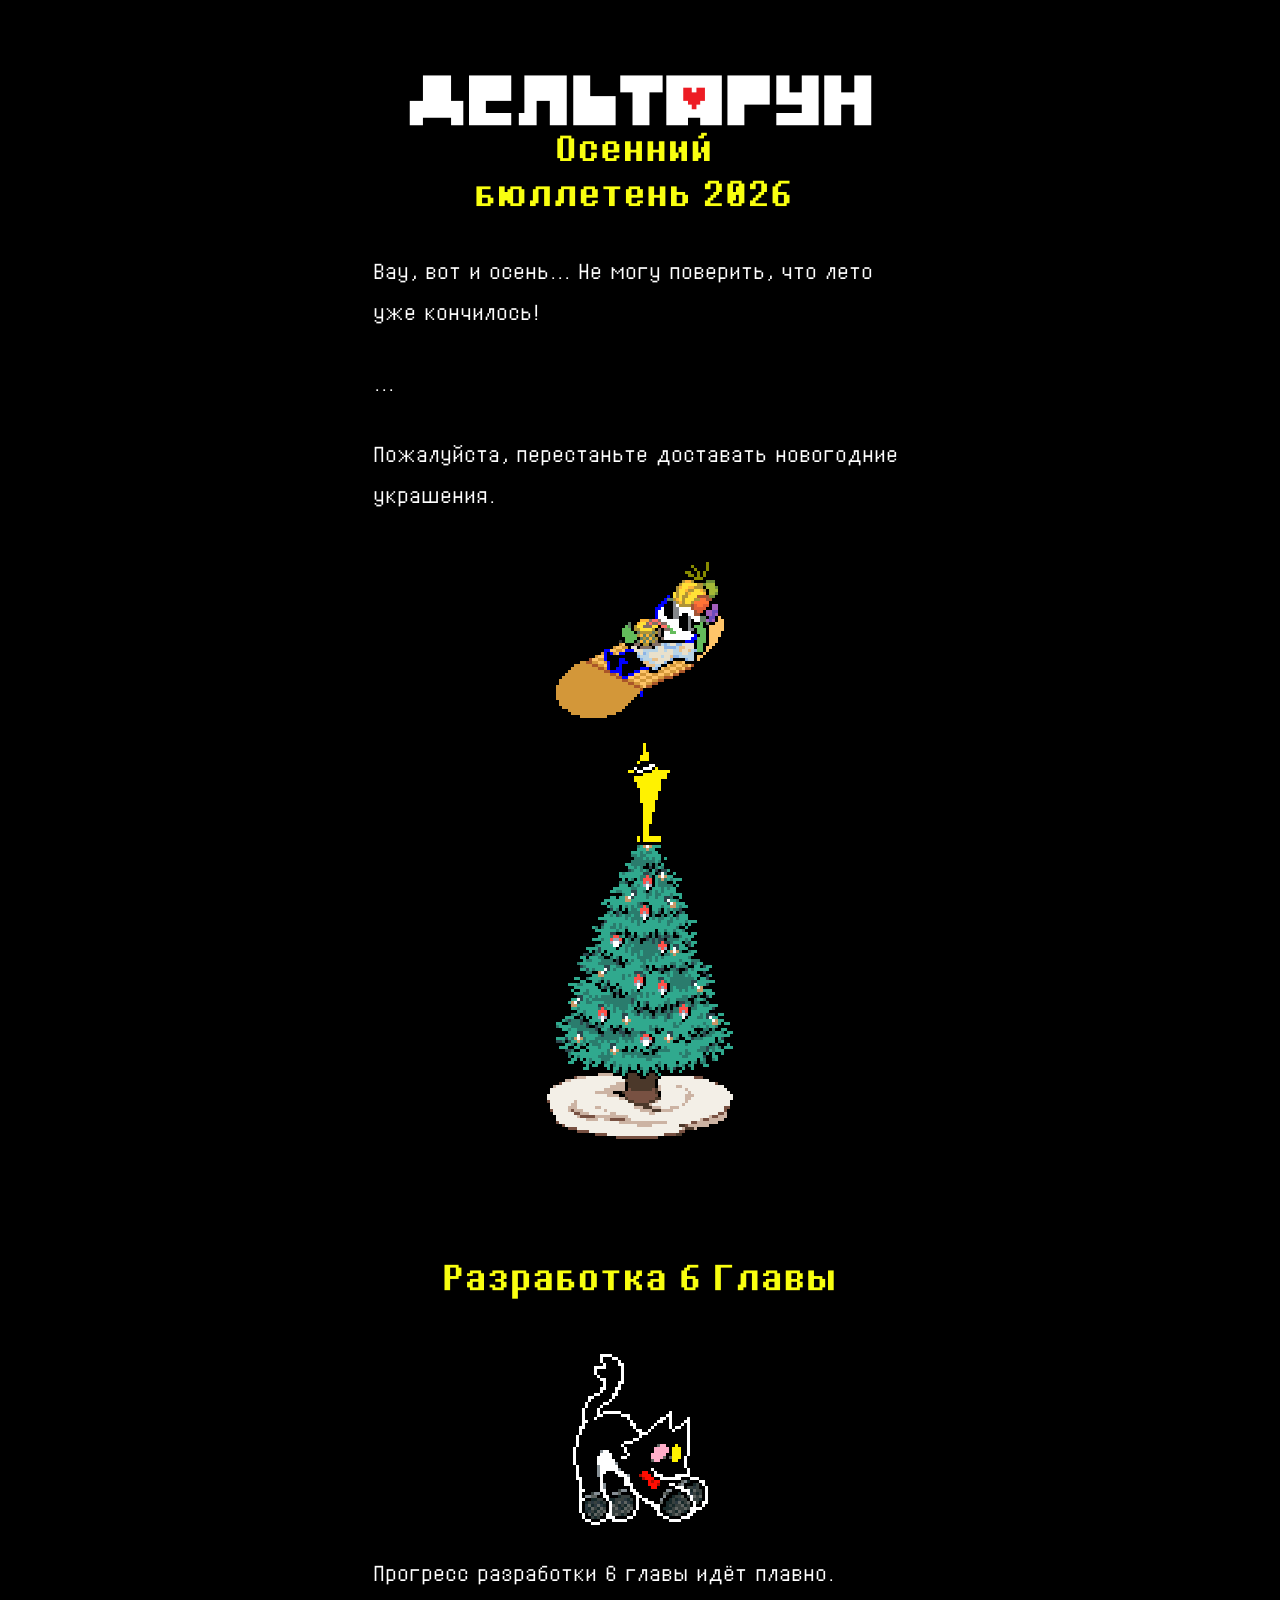
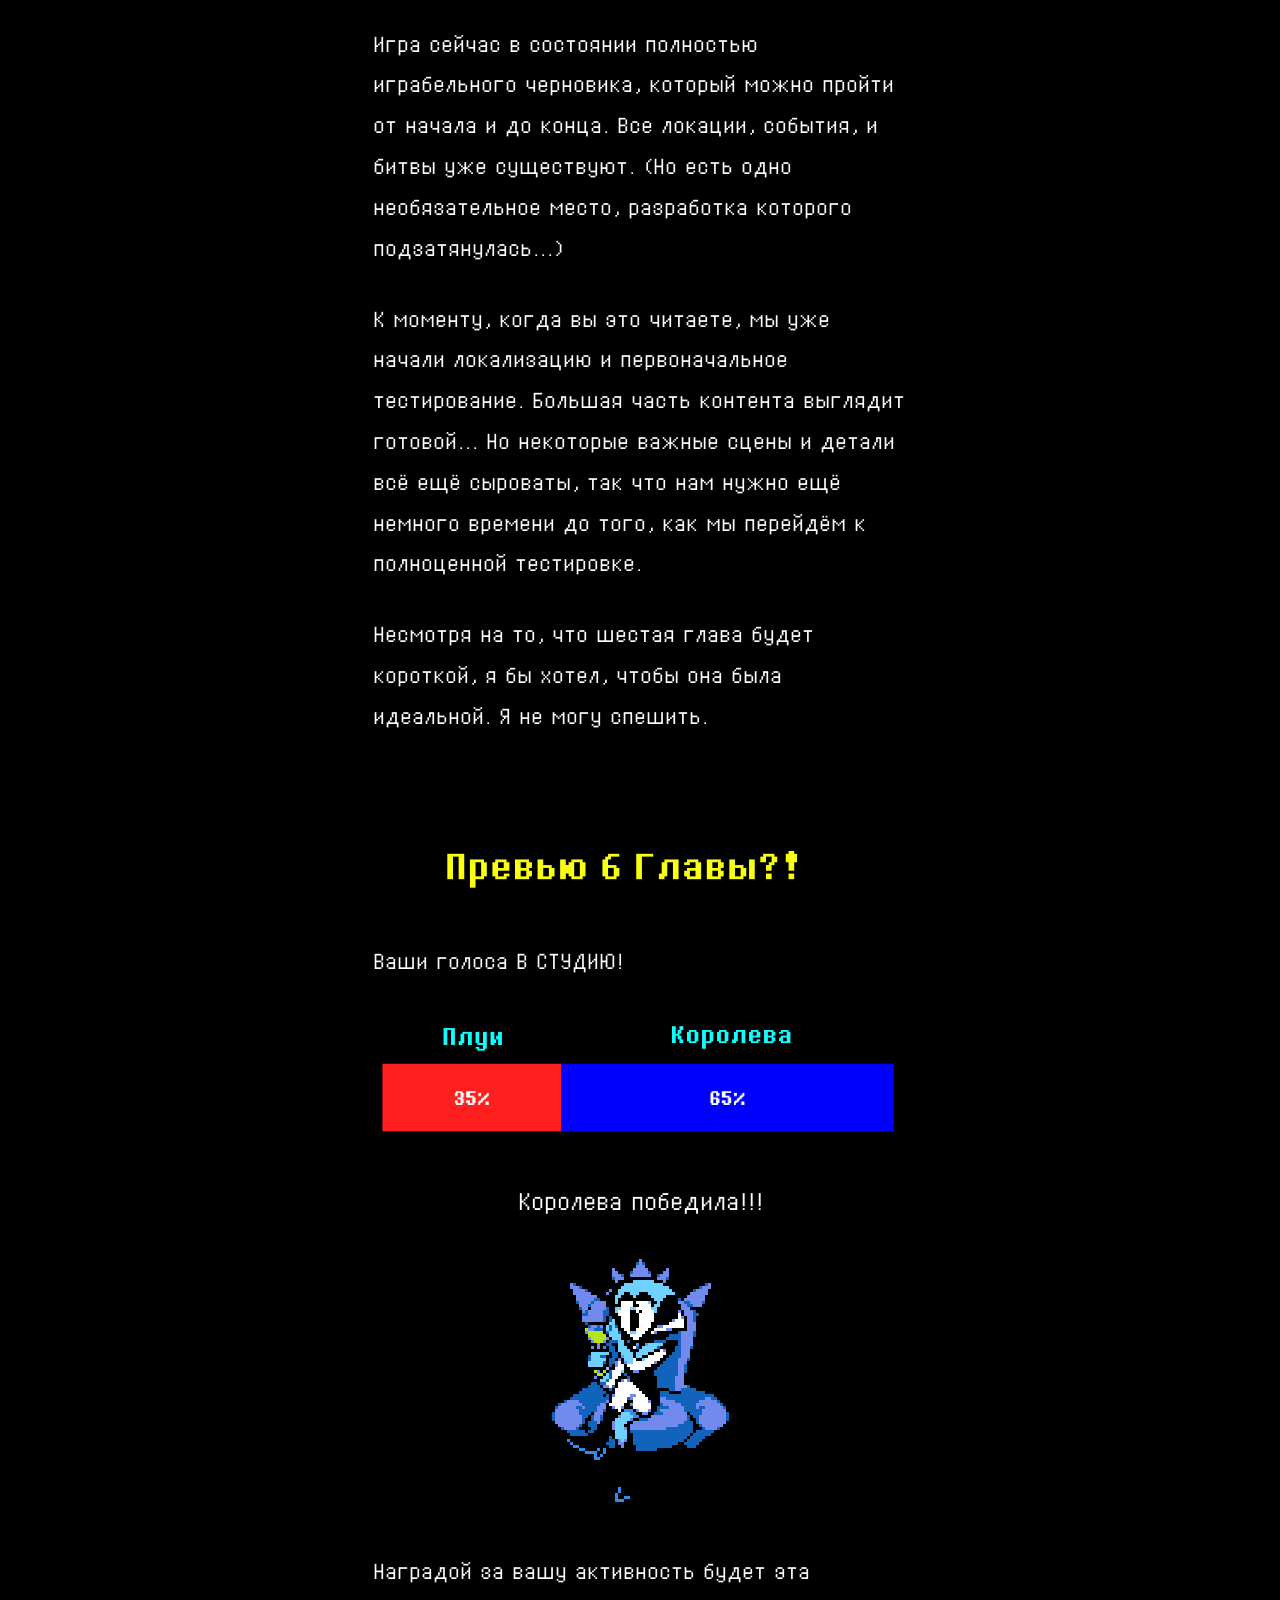
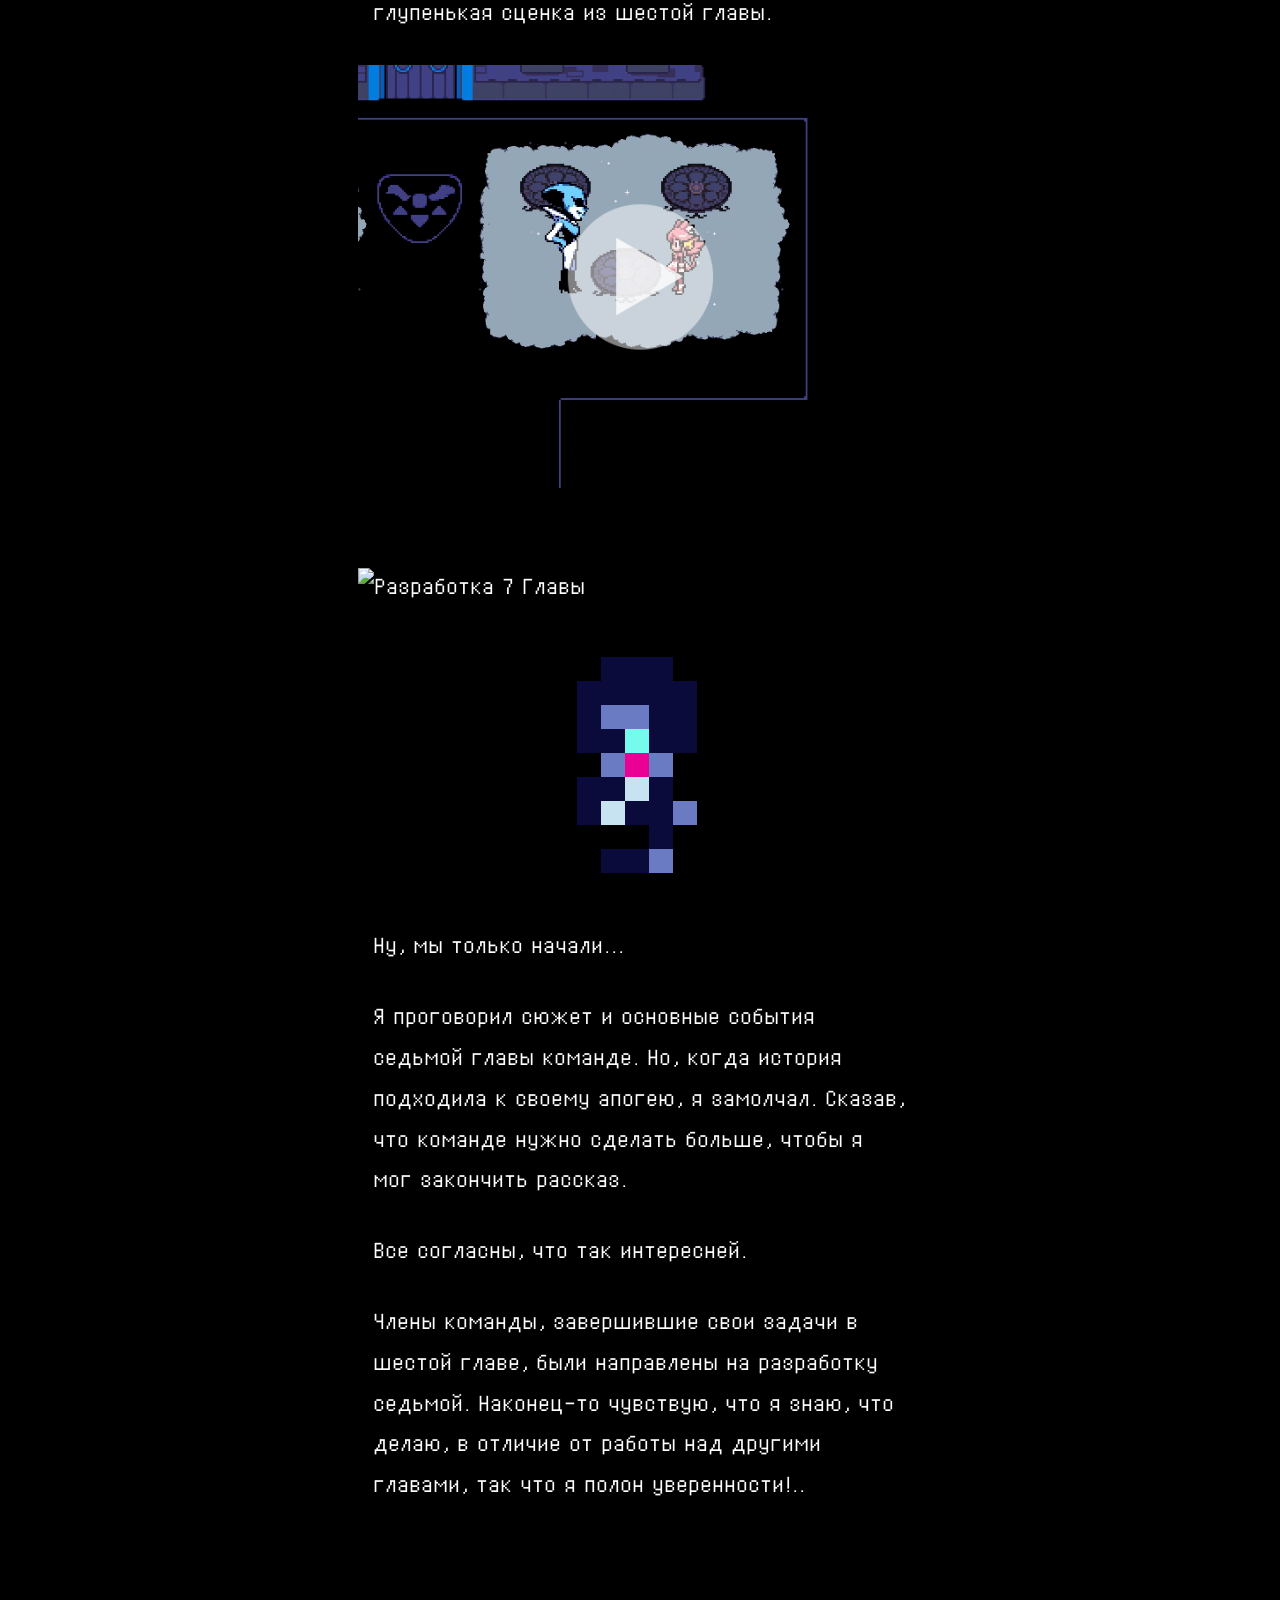
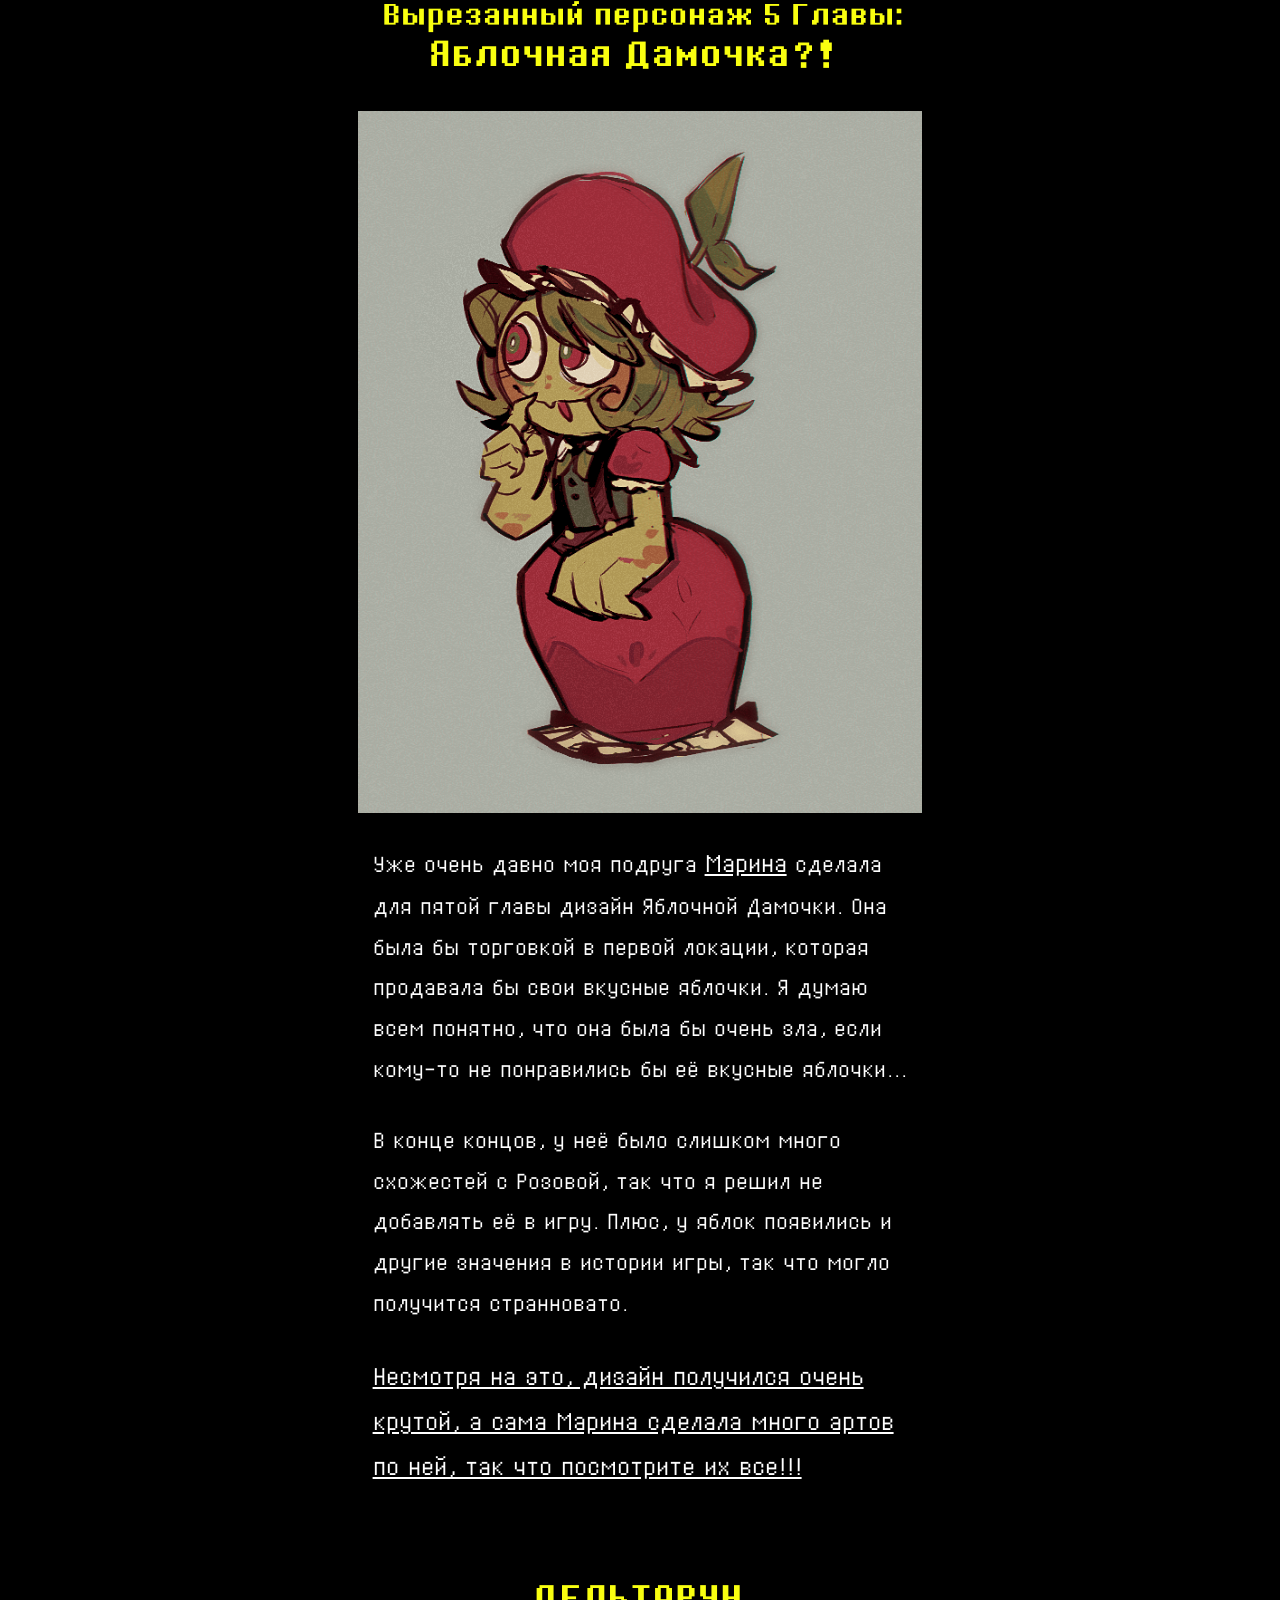
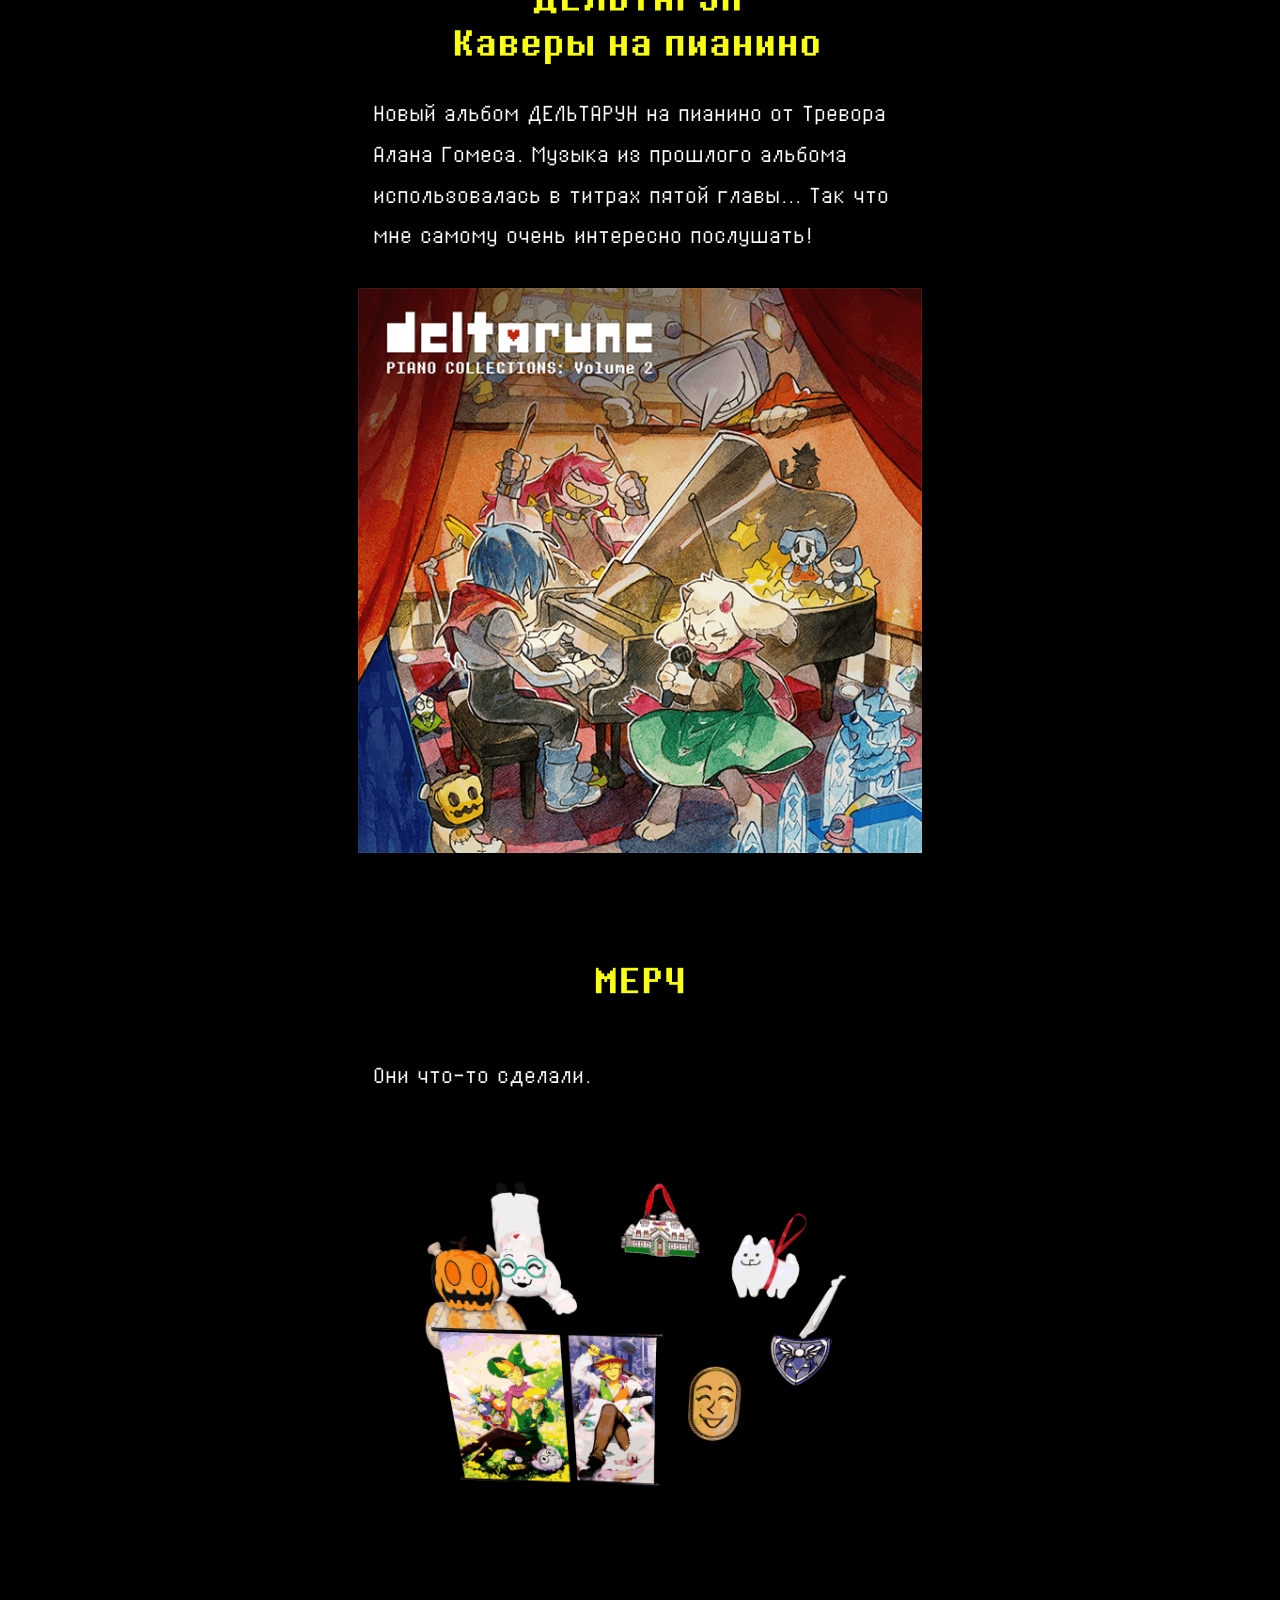
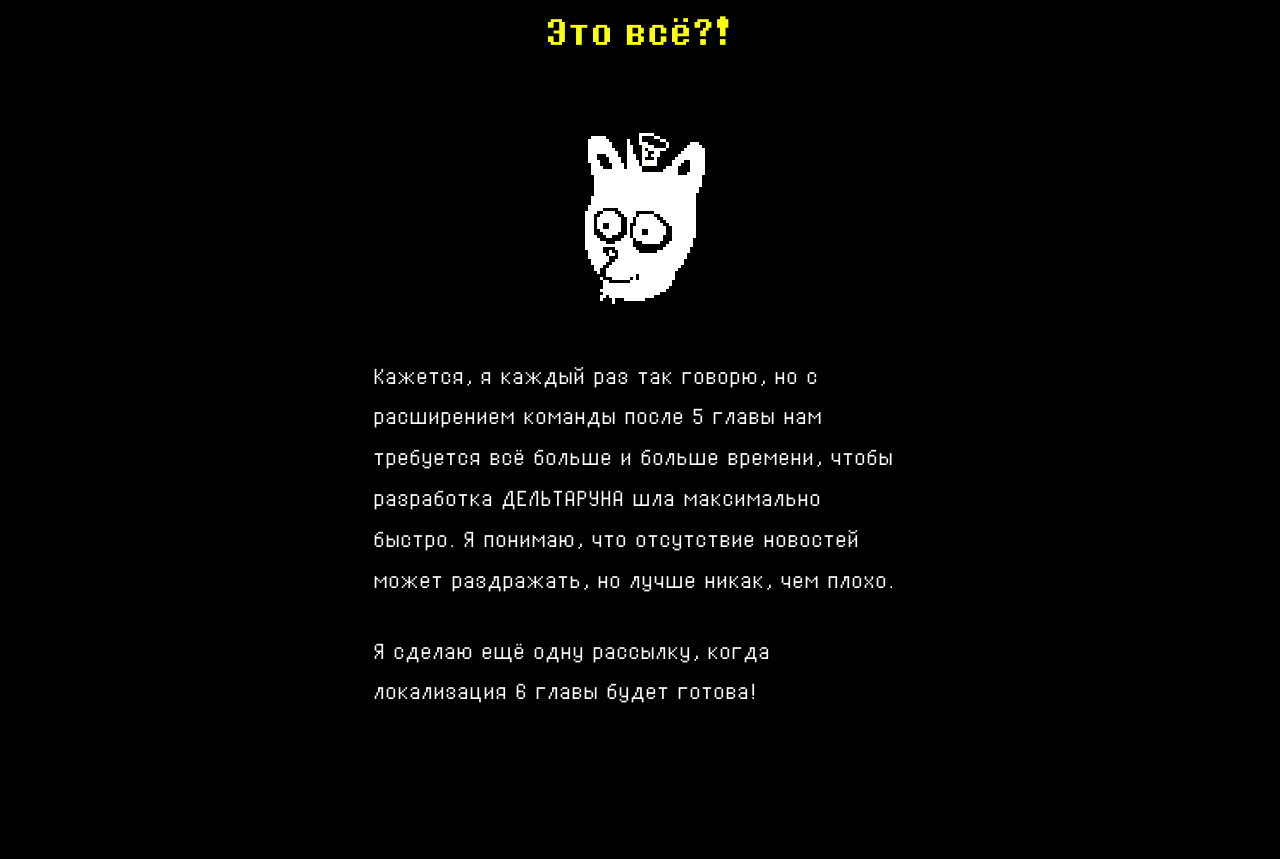
==== commit 20748080: "Правка" ====
--- a/index.html
+++ b/index.html
@@ -224,7 +224,7 @@
 
 <img src="index_files/piano-mY6ff5HB5RNlunvi_R-sQ.png" alt="DELTARUNE Piano Collections" class="section-header image-full" width="640" />
 
-<p>Новый альбом ДЕЛЬТАРУН на пианино от Тревора Алана Гомеса. Музыка из прошлого альбома использовалась в титрах пятой главы... Так что мне самому очень интересно посмотреть!</p>
+<p>Новый альбом ДЕЛЬТАРУН на пианино от Тревора Алана Гомеса. Музыка из прошлого альбома использовалась в титрах пятой главы... Так что мне самому очень интересно послушать!</p>
 
 <a href="https://trevorgomes.bandcamp.com/album/deltarune-piano-collections-vol-2" target="_blank">
   <img src="index_files/dr-pc2-mY6ff5HB5RNlunvi_R-sQ.png" alt="Queen Scene" class="image-full" />
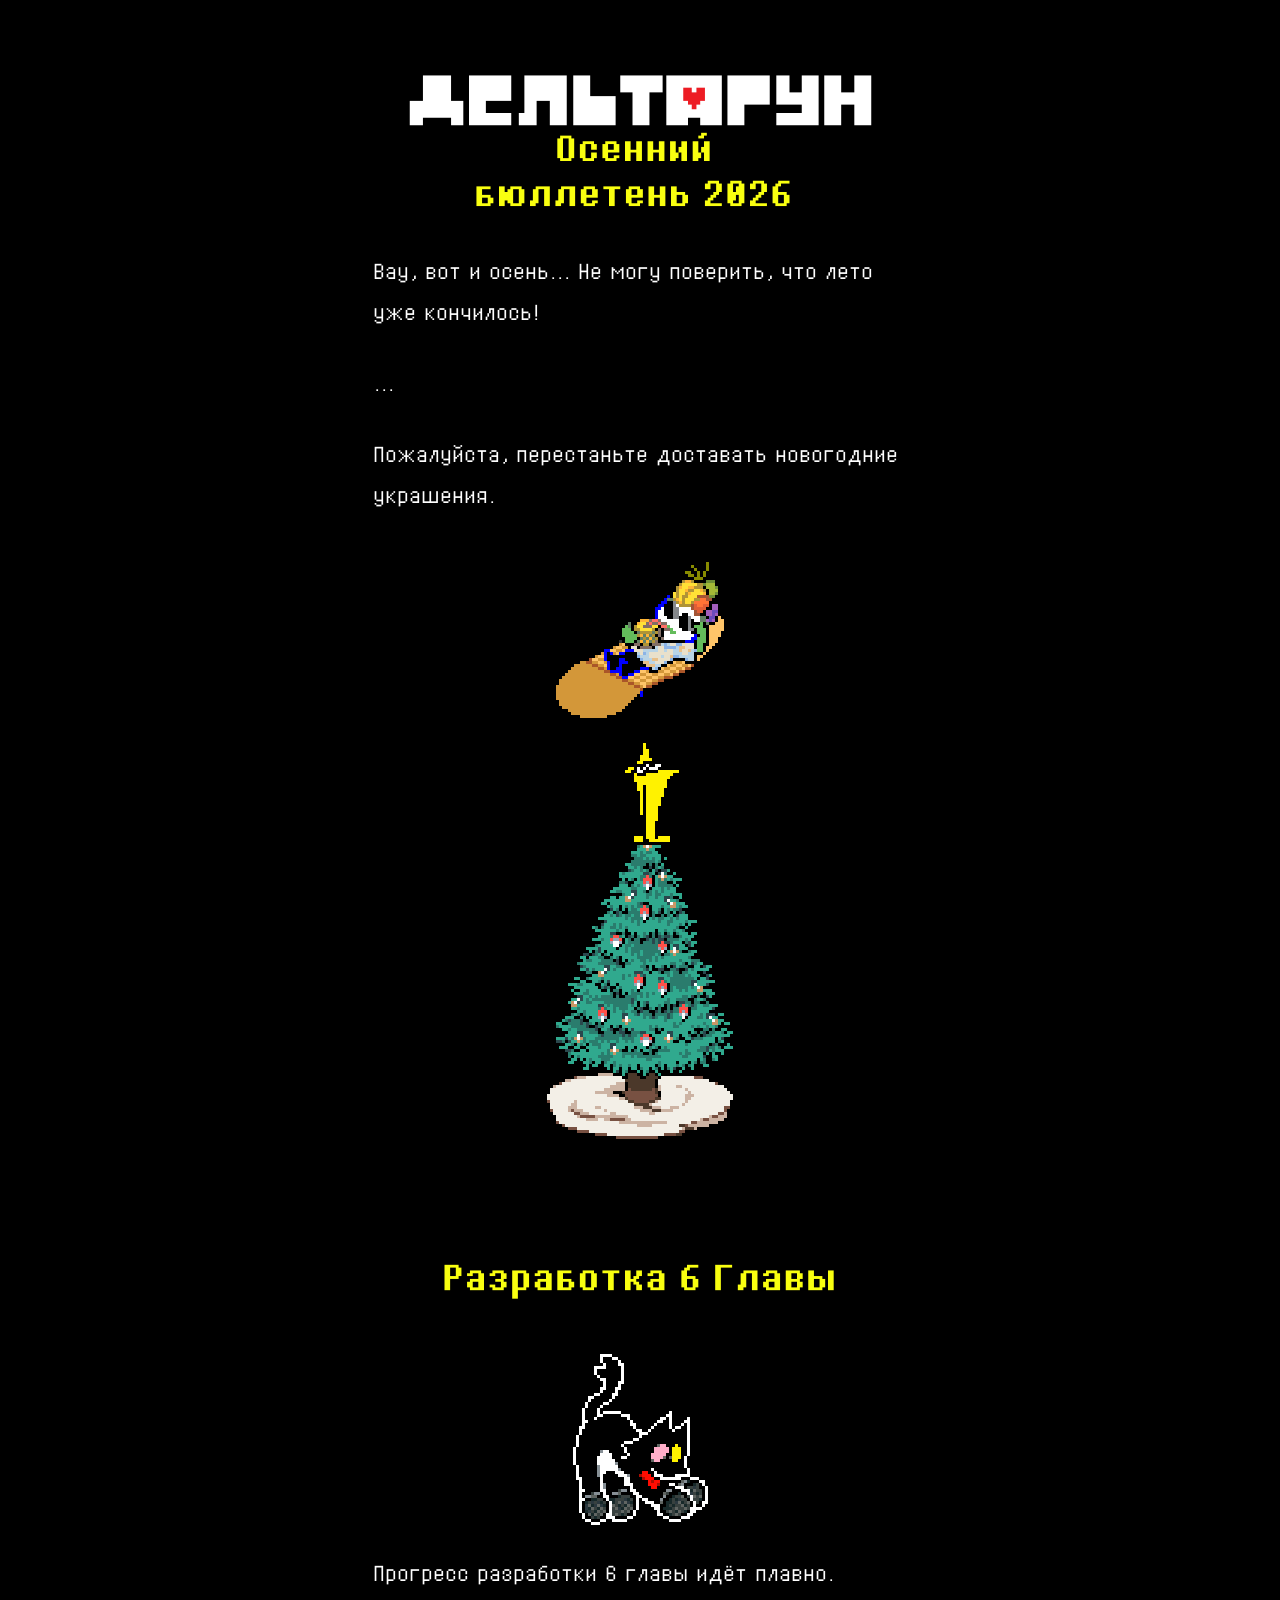
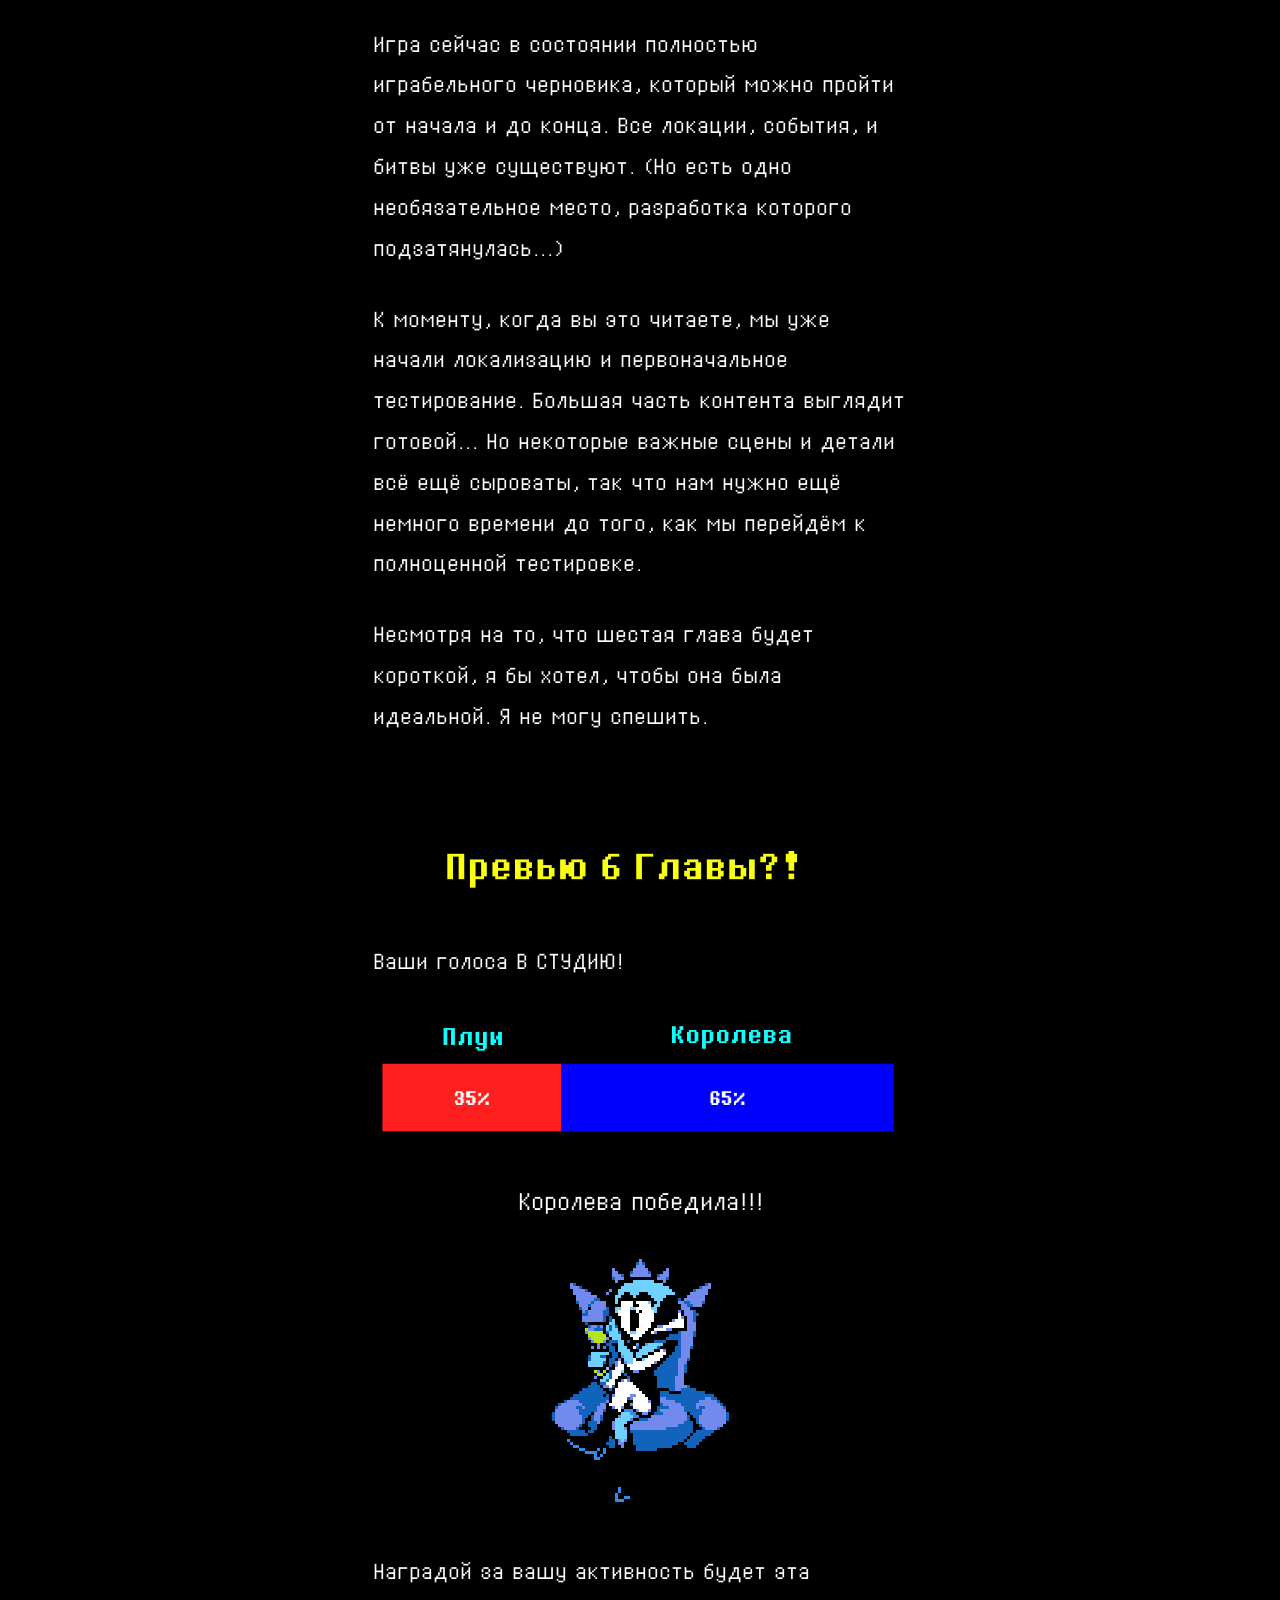
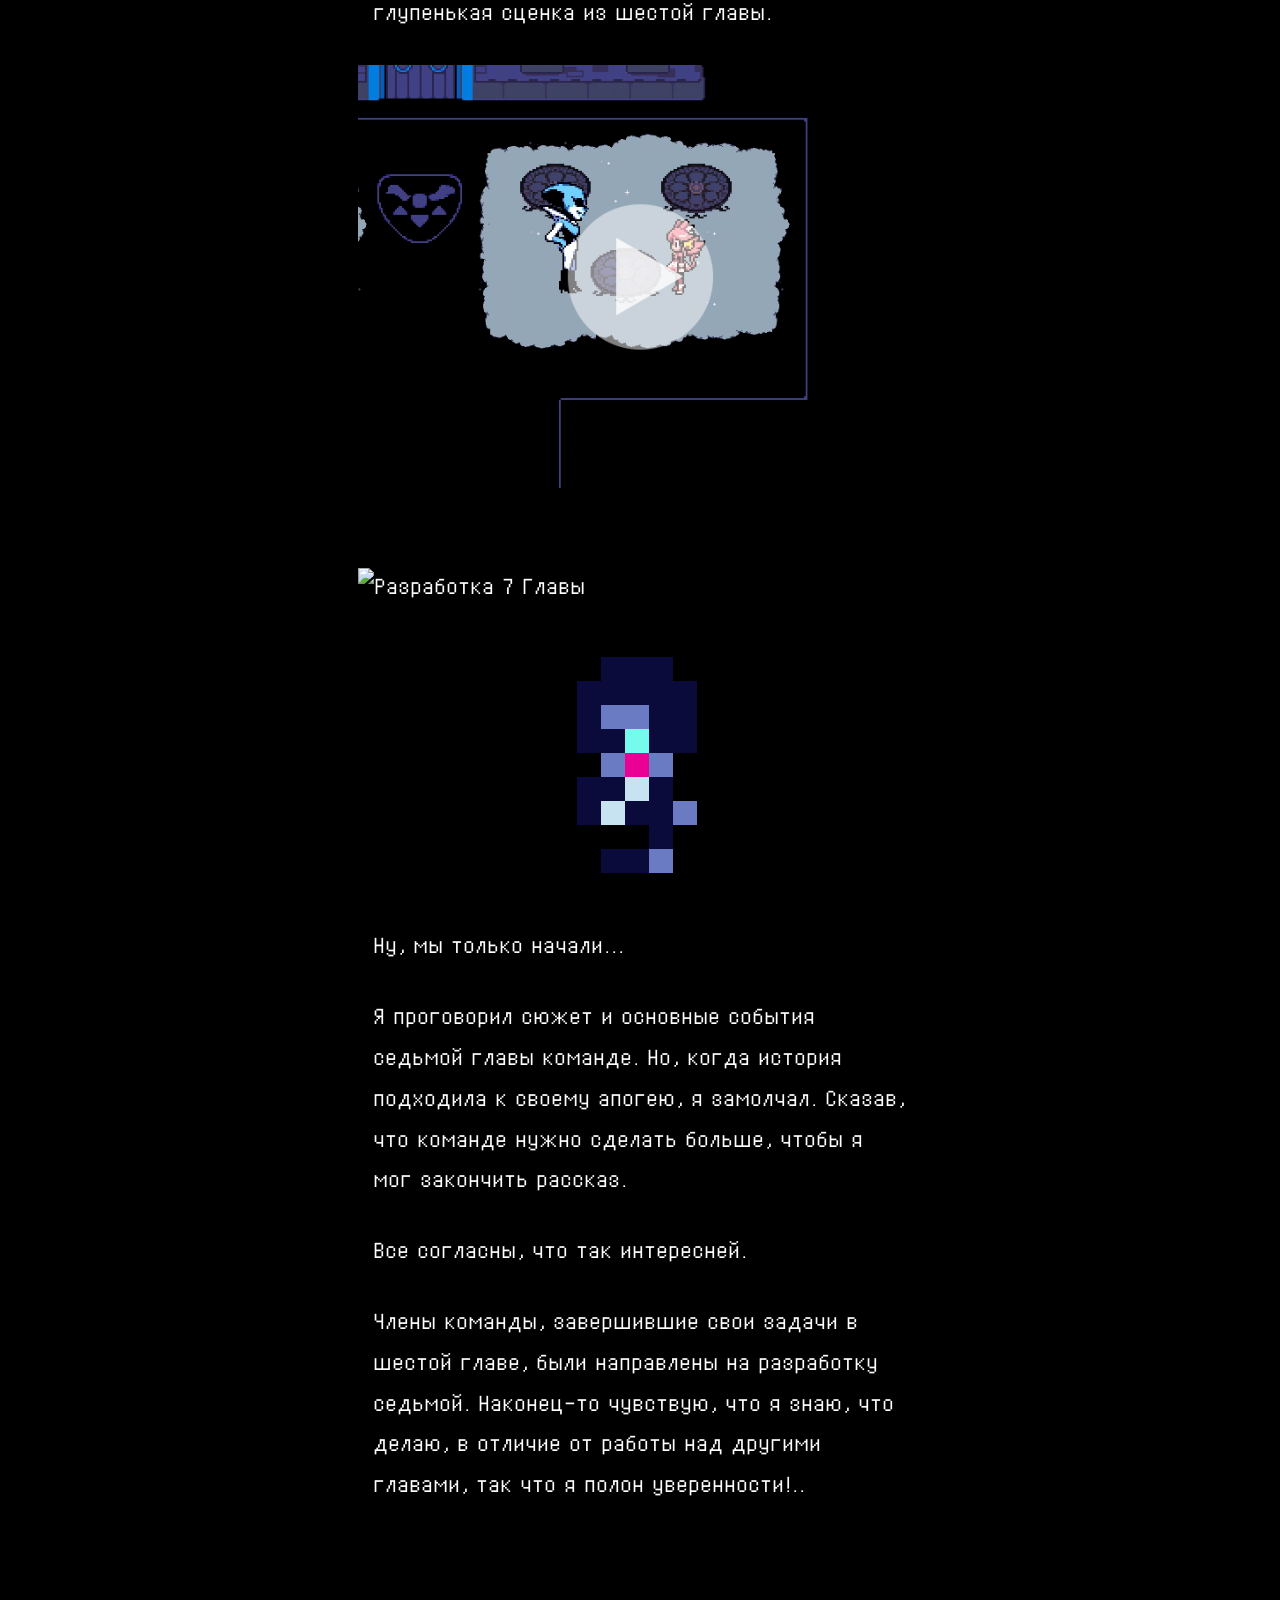
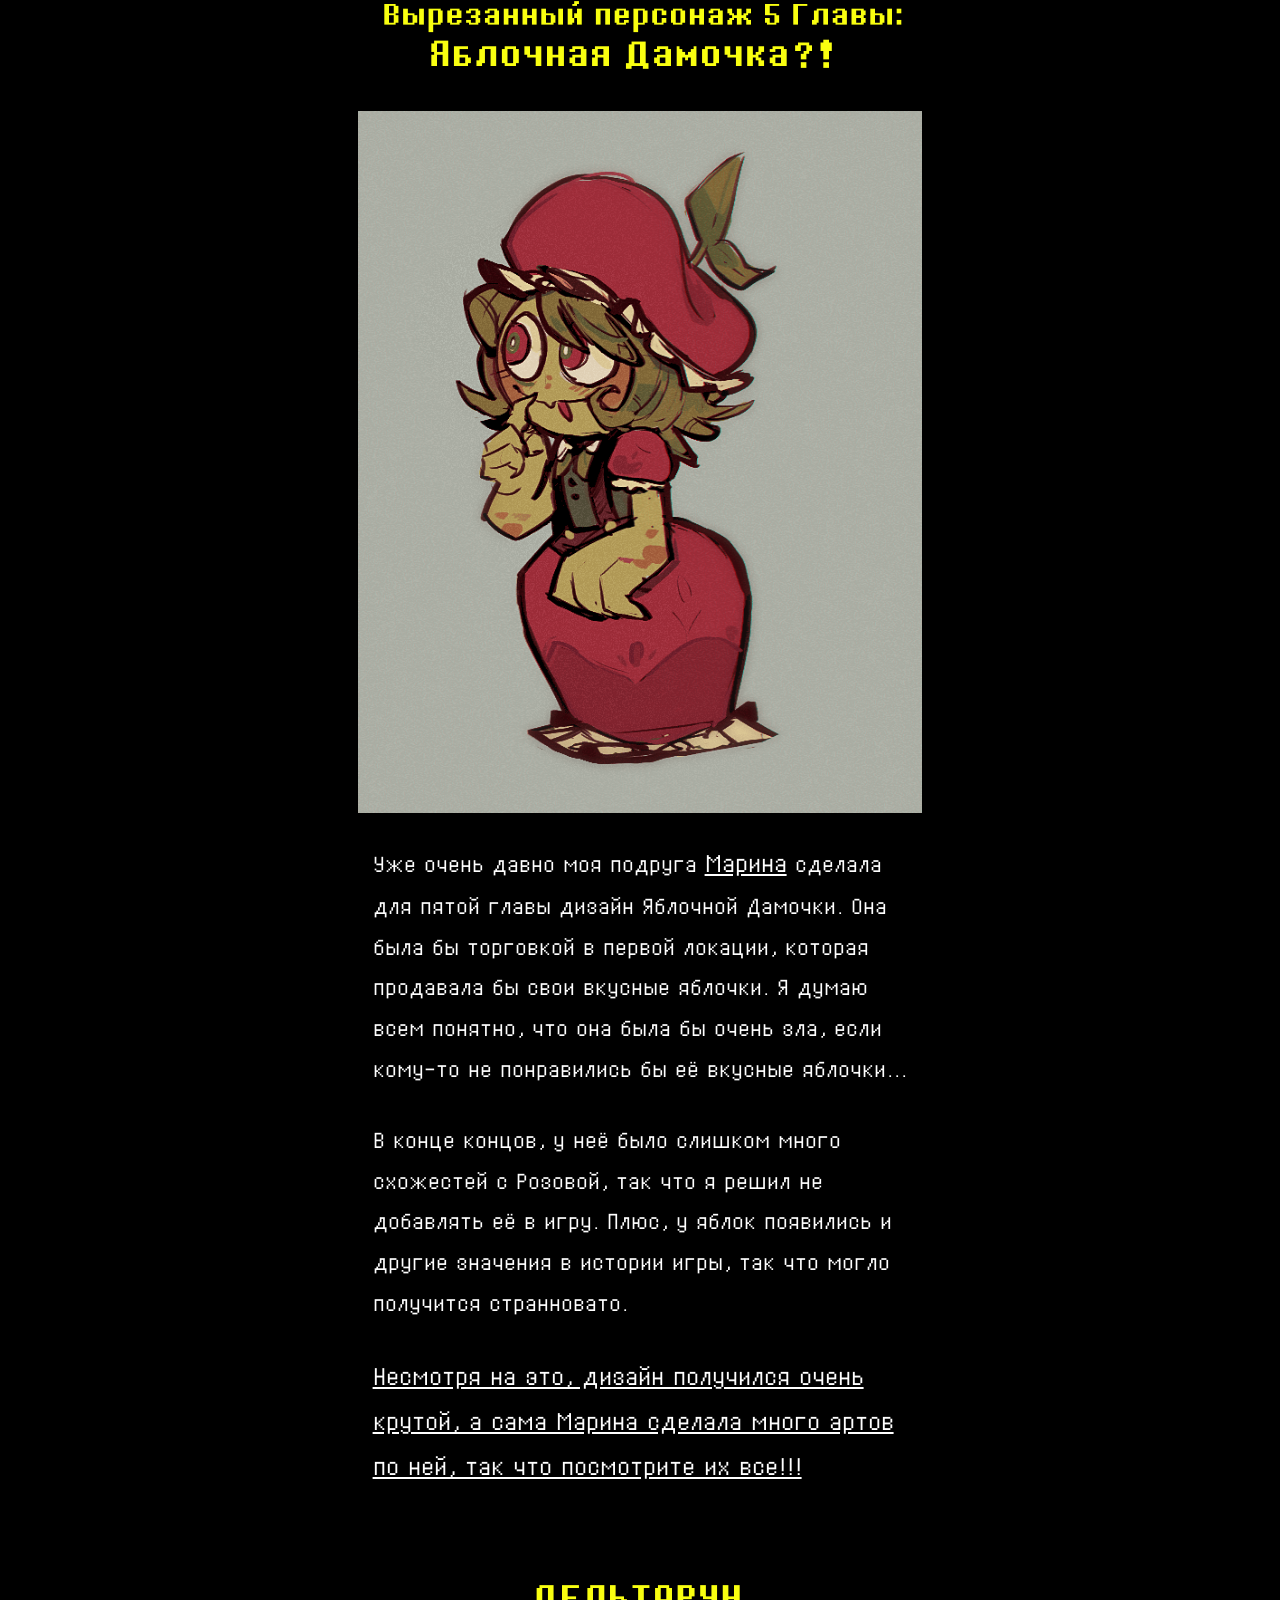
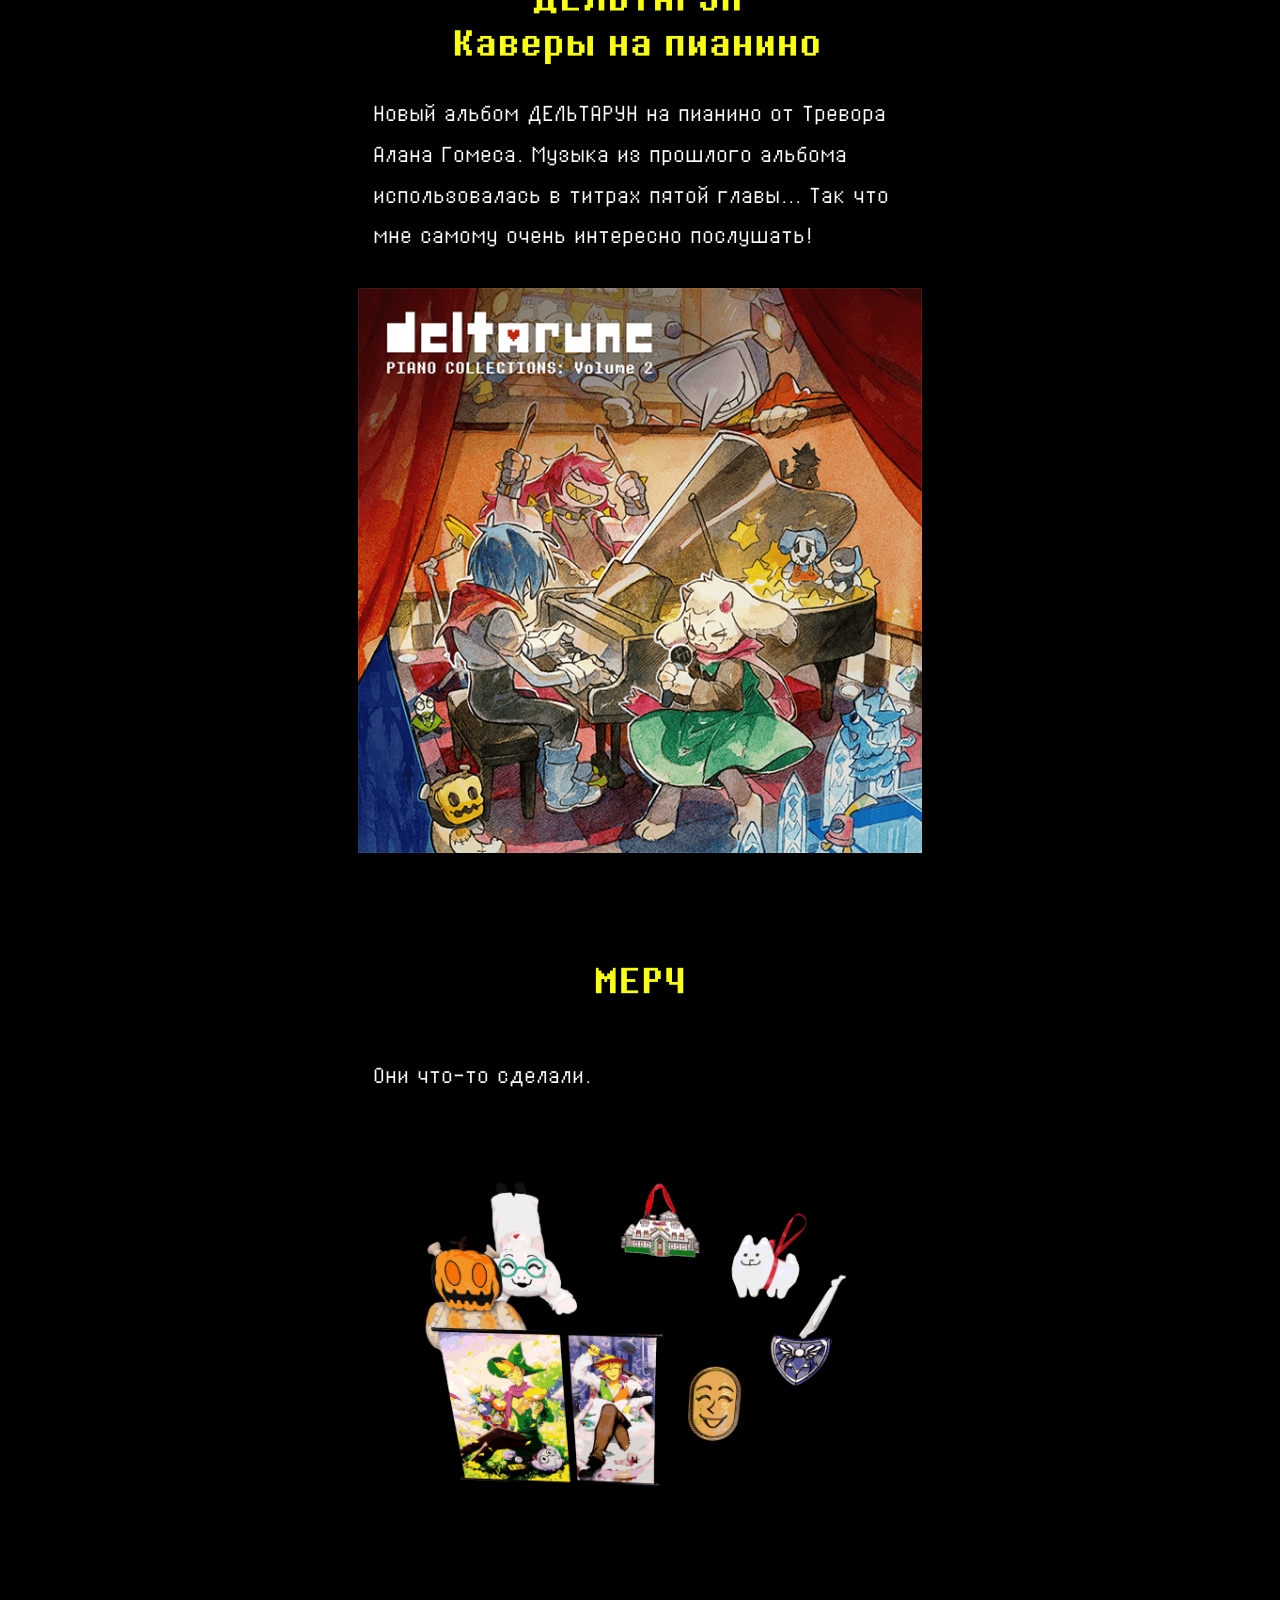
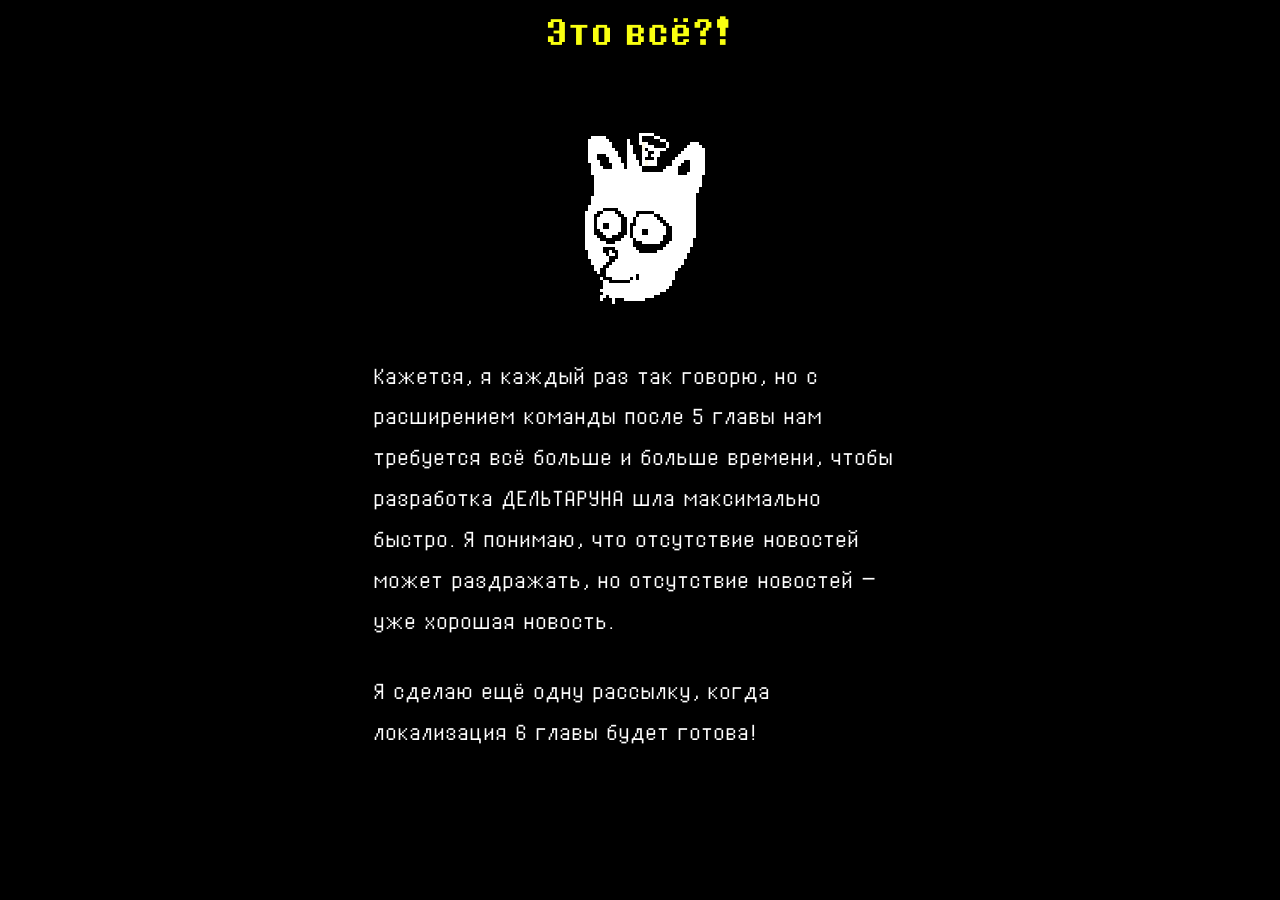
==== commit 9c3d0405: "ласт правка" ====
--- a/index.html
+++ b/index.html
@@ -245,7 +245,7 @@
 <!-- не знаю, как бургерпенса перевести, пусть будет транслит-->
 <img src="index_files/burgerpants-mY6ff5HB5RNlunvi_R-sQ.png" alt="Грустный Бургерпентс" class="image-full" />
 
-<p>Кажется, я каждый раз так говорю, но с расширением команды после 5 главы нам требуется всё больше и больше времени, чтобы разработка ДЕЛЬТАРУНА шла максимально быстро. Я понимаю, что отсутствие новостей может раздражать, но лучше никак, чем плохо.</p>
+<p>Кажется, я каждый раз так говорю, но с расширением команды после 5 главы нам требуется всё больше и больше времени, чтобы разработка ДЕЛЬТАРУНА шла максимально быстро. Я понимаю, что отсутствие новостей может раздражать, но отсутствие новостей — уже хорошая новость.</p>
 
 <p>Я сделаю ещё одну рассылку, когда локализация 6 главы будет готова!</p>
 
